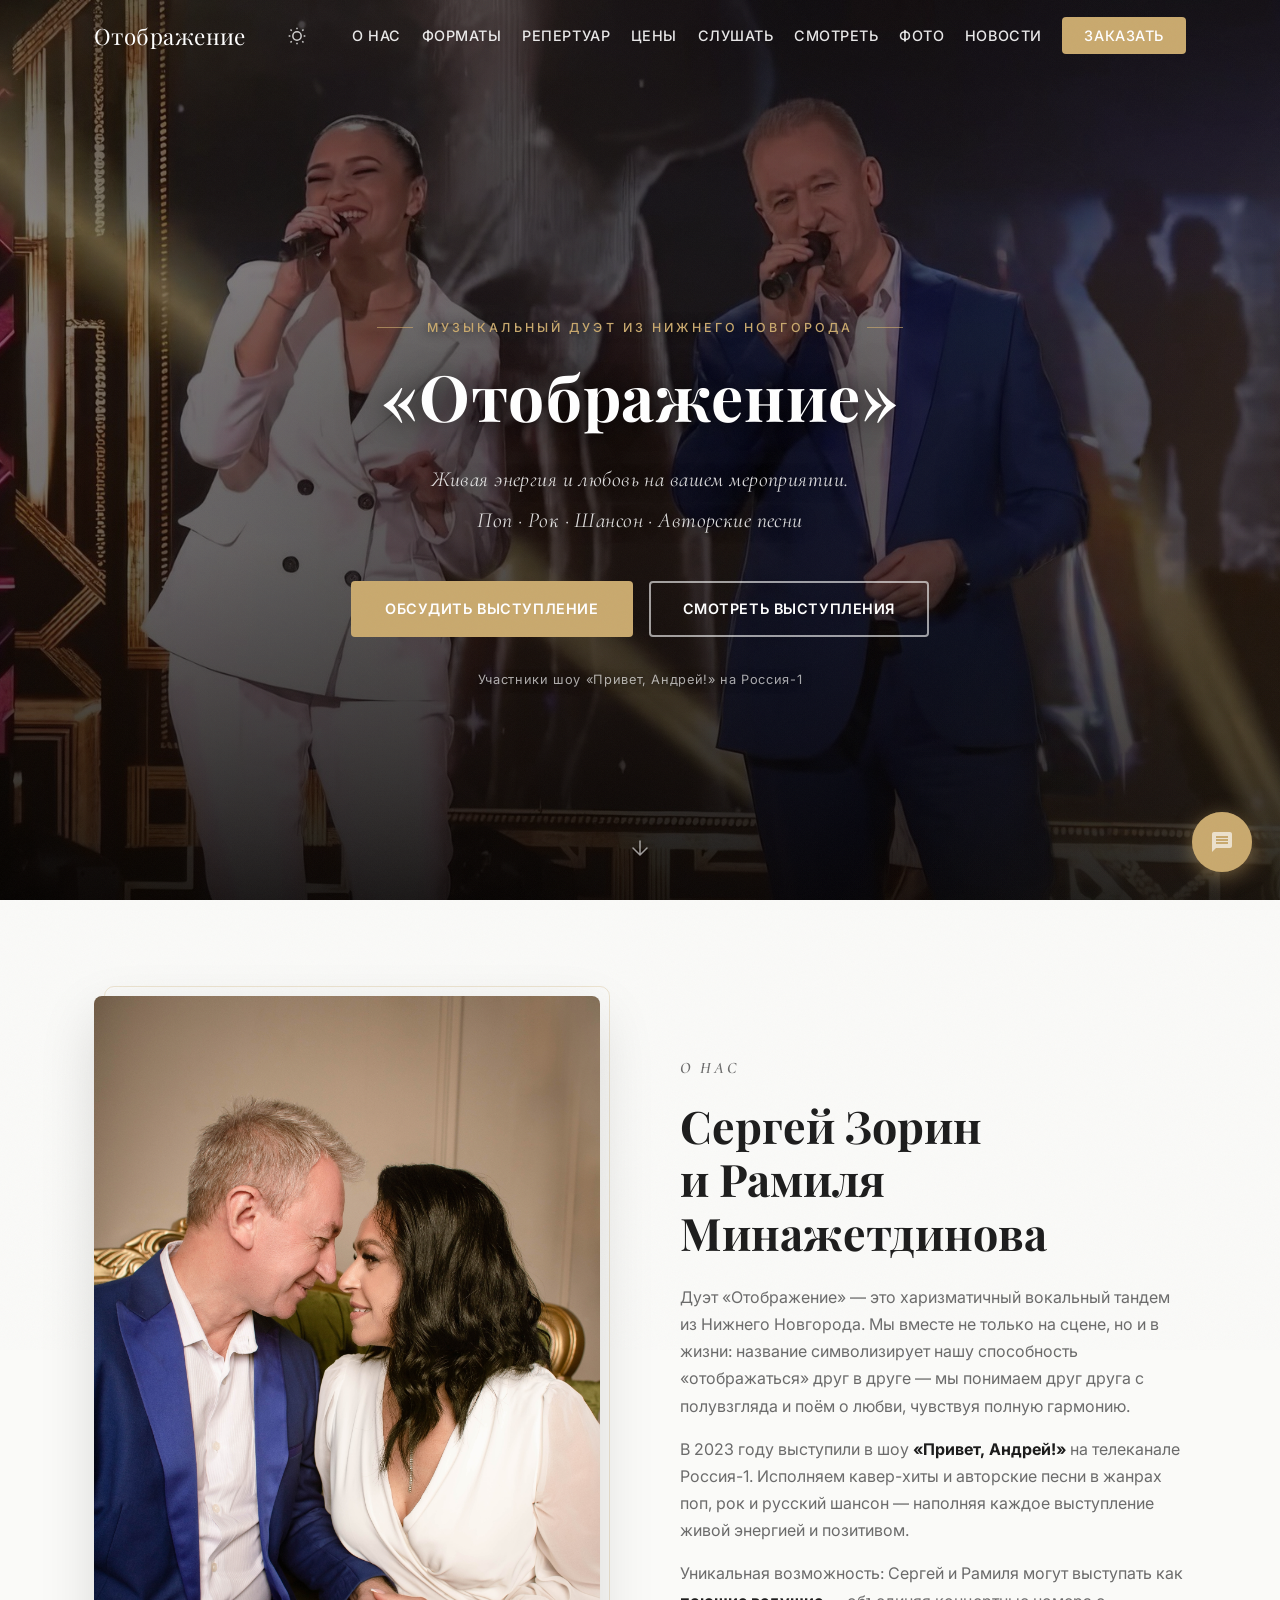
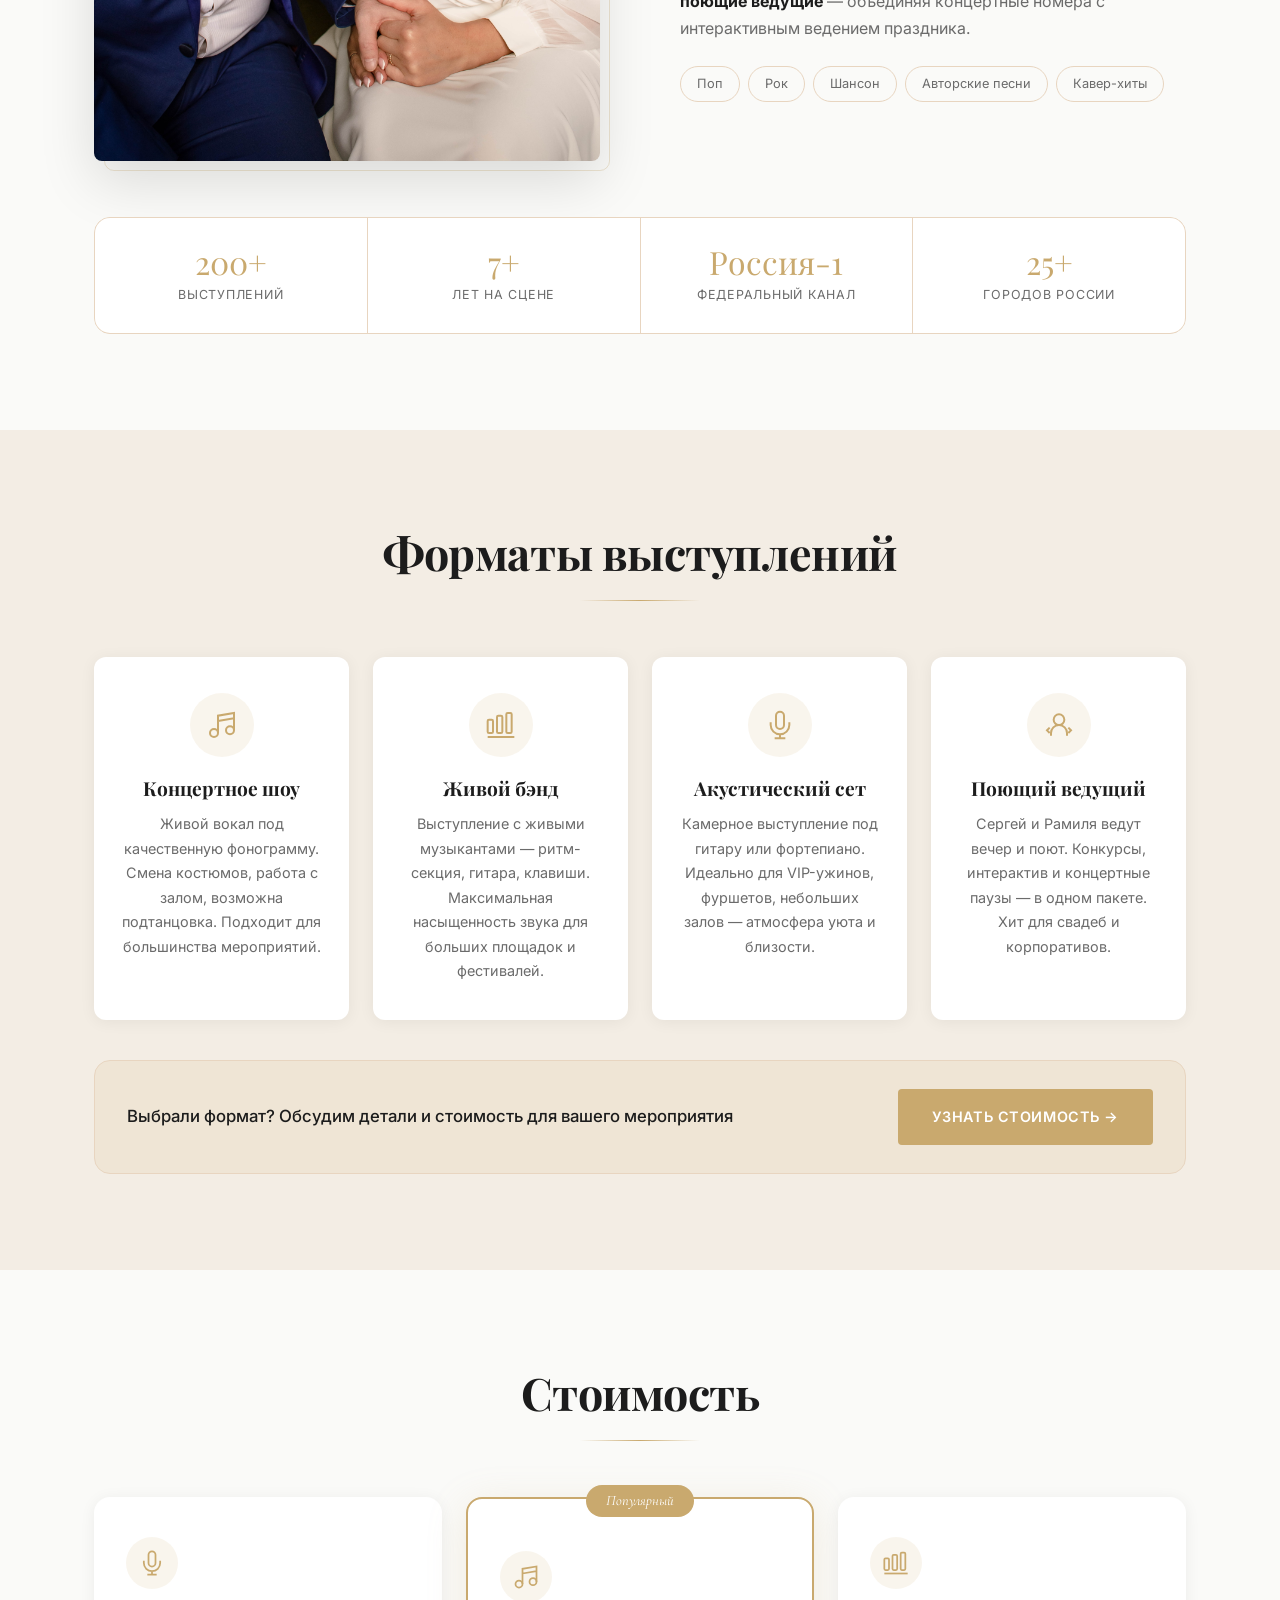
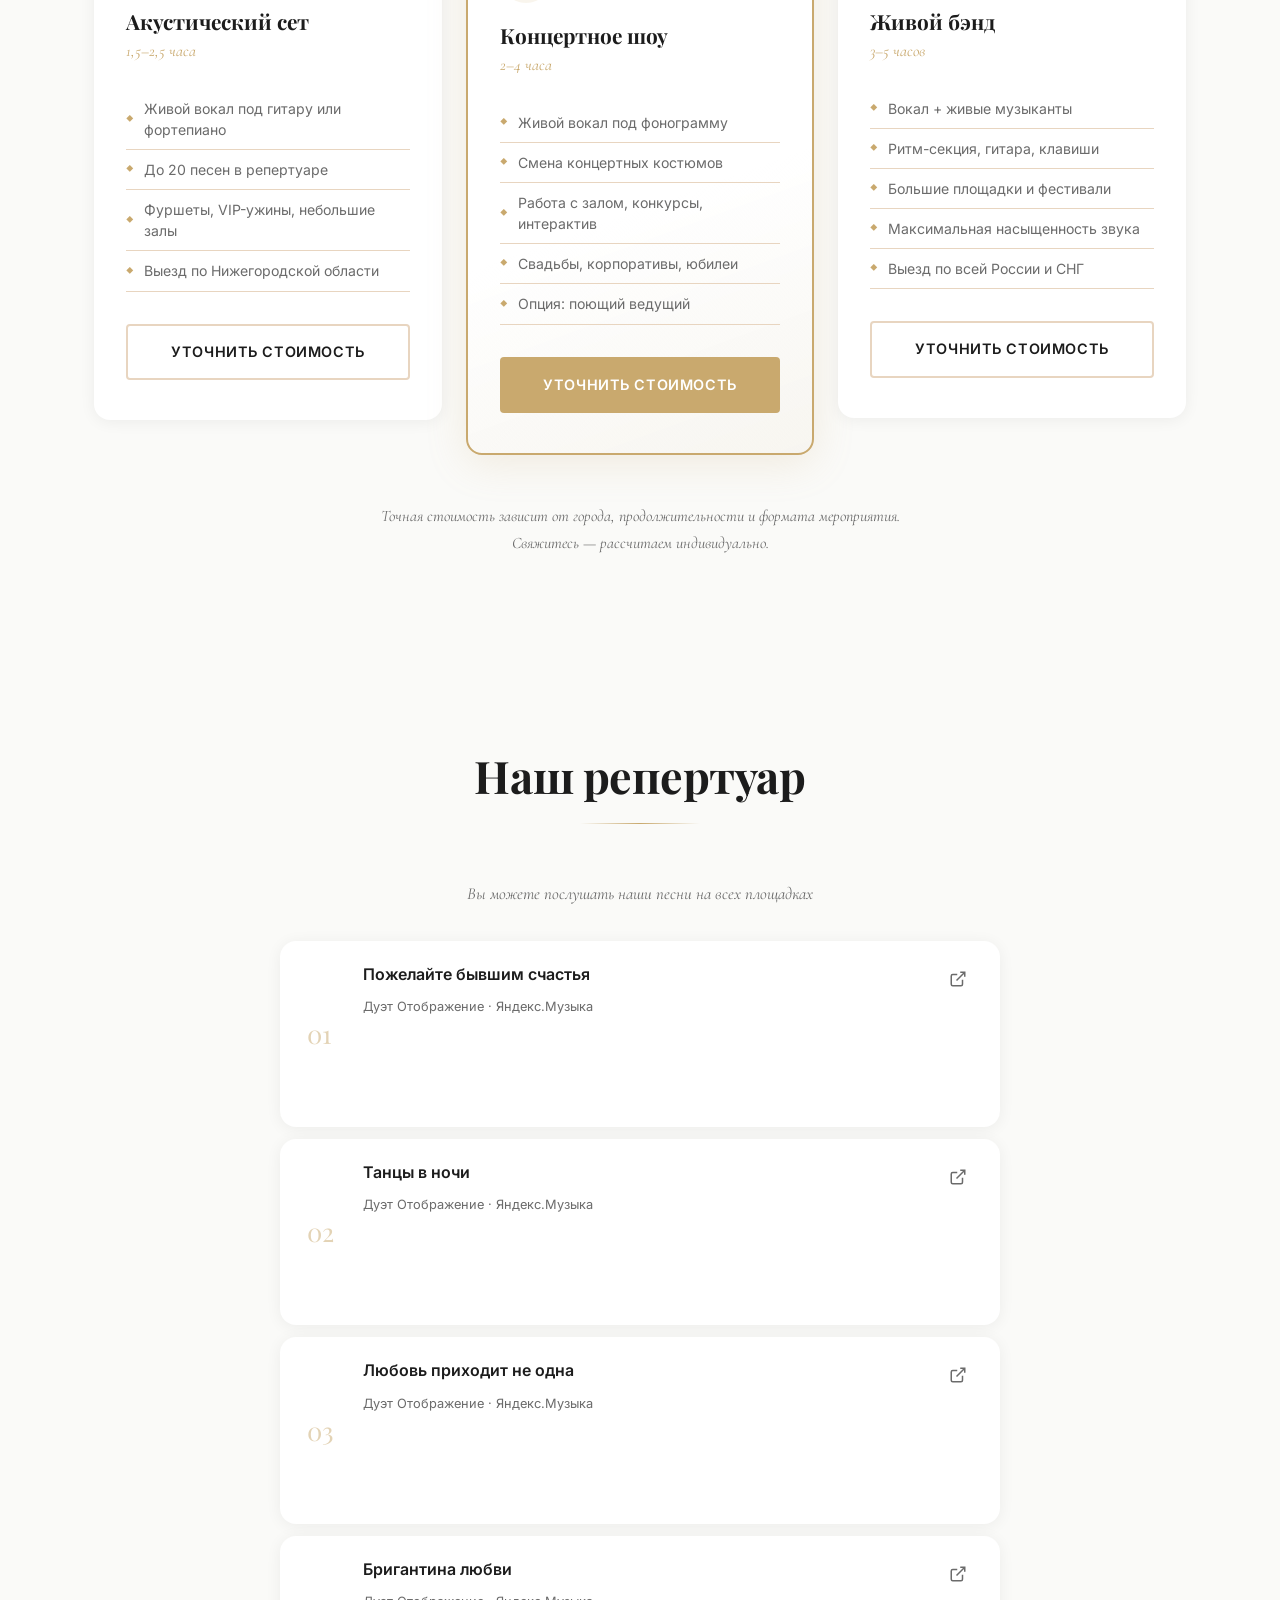
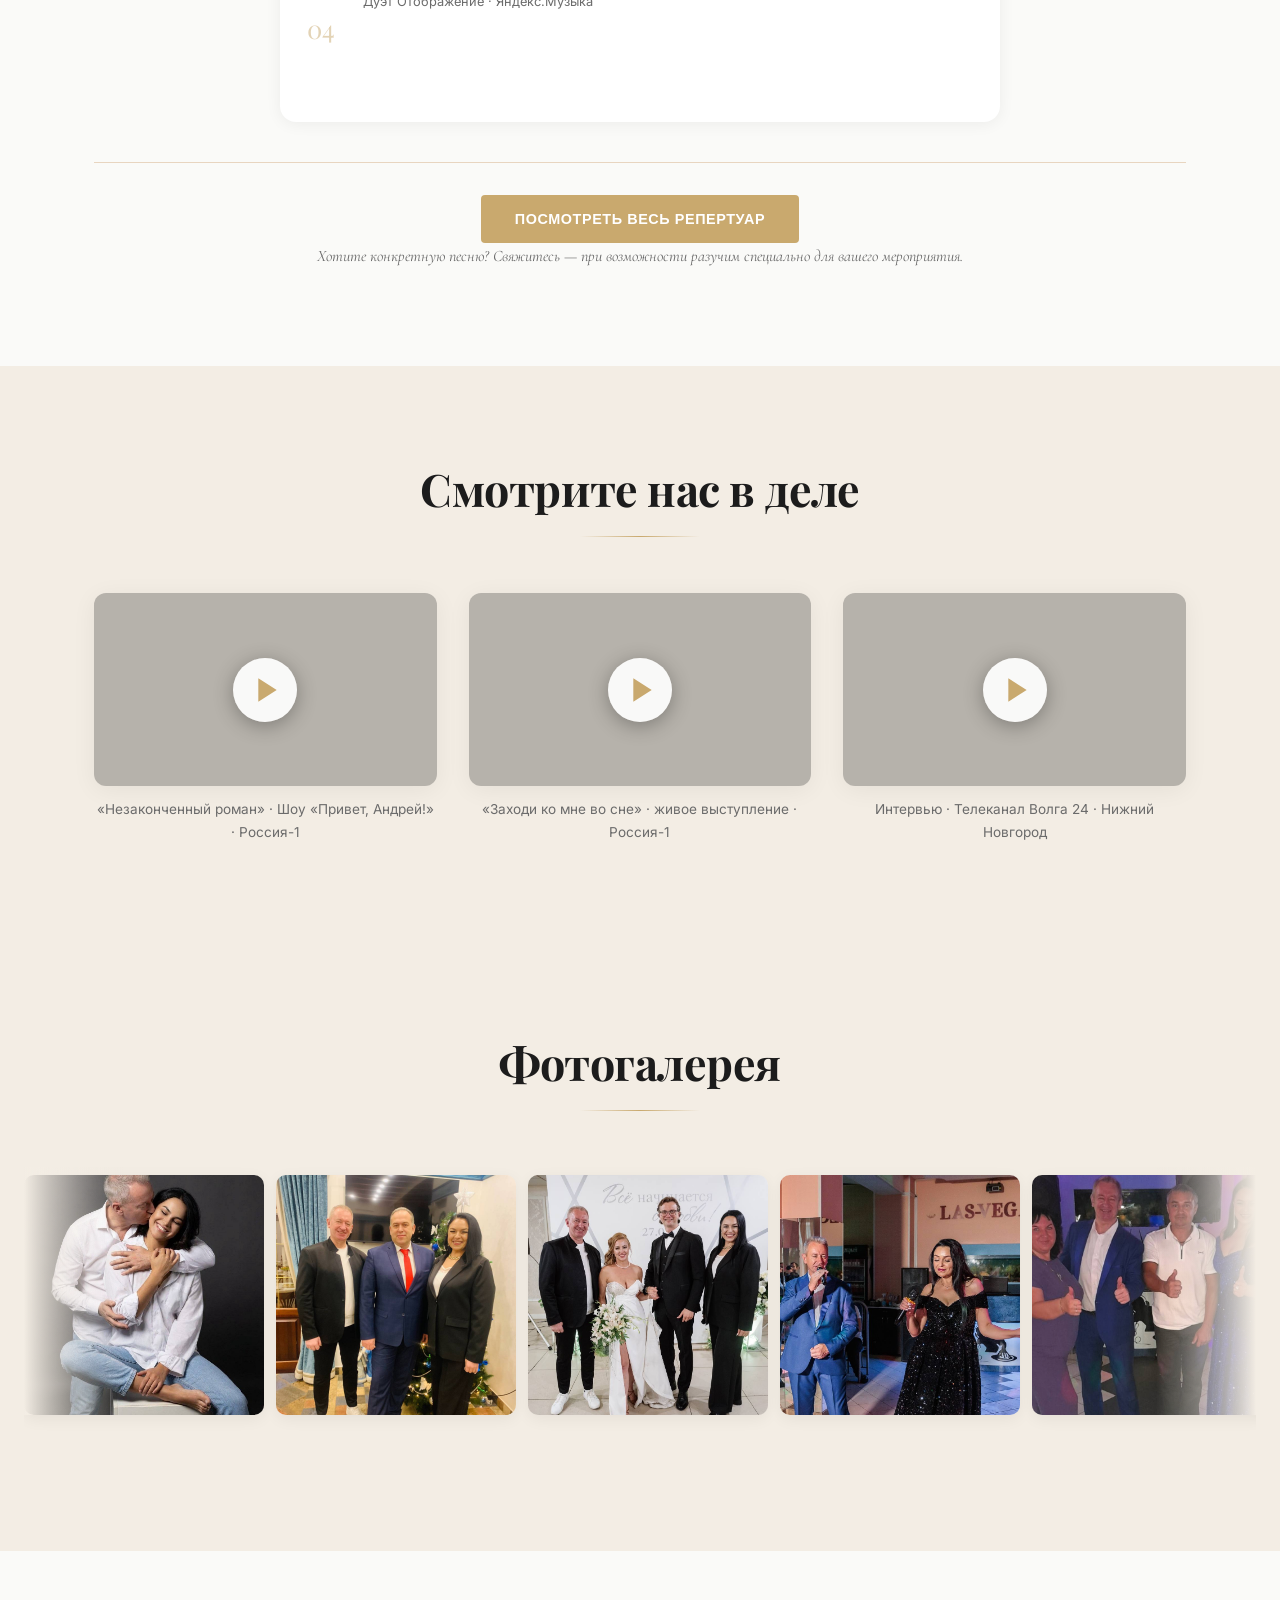
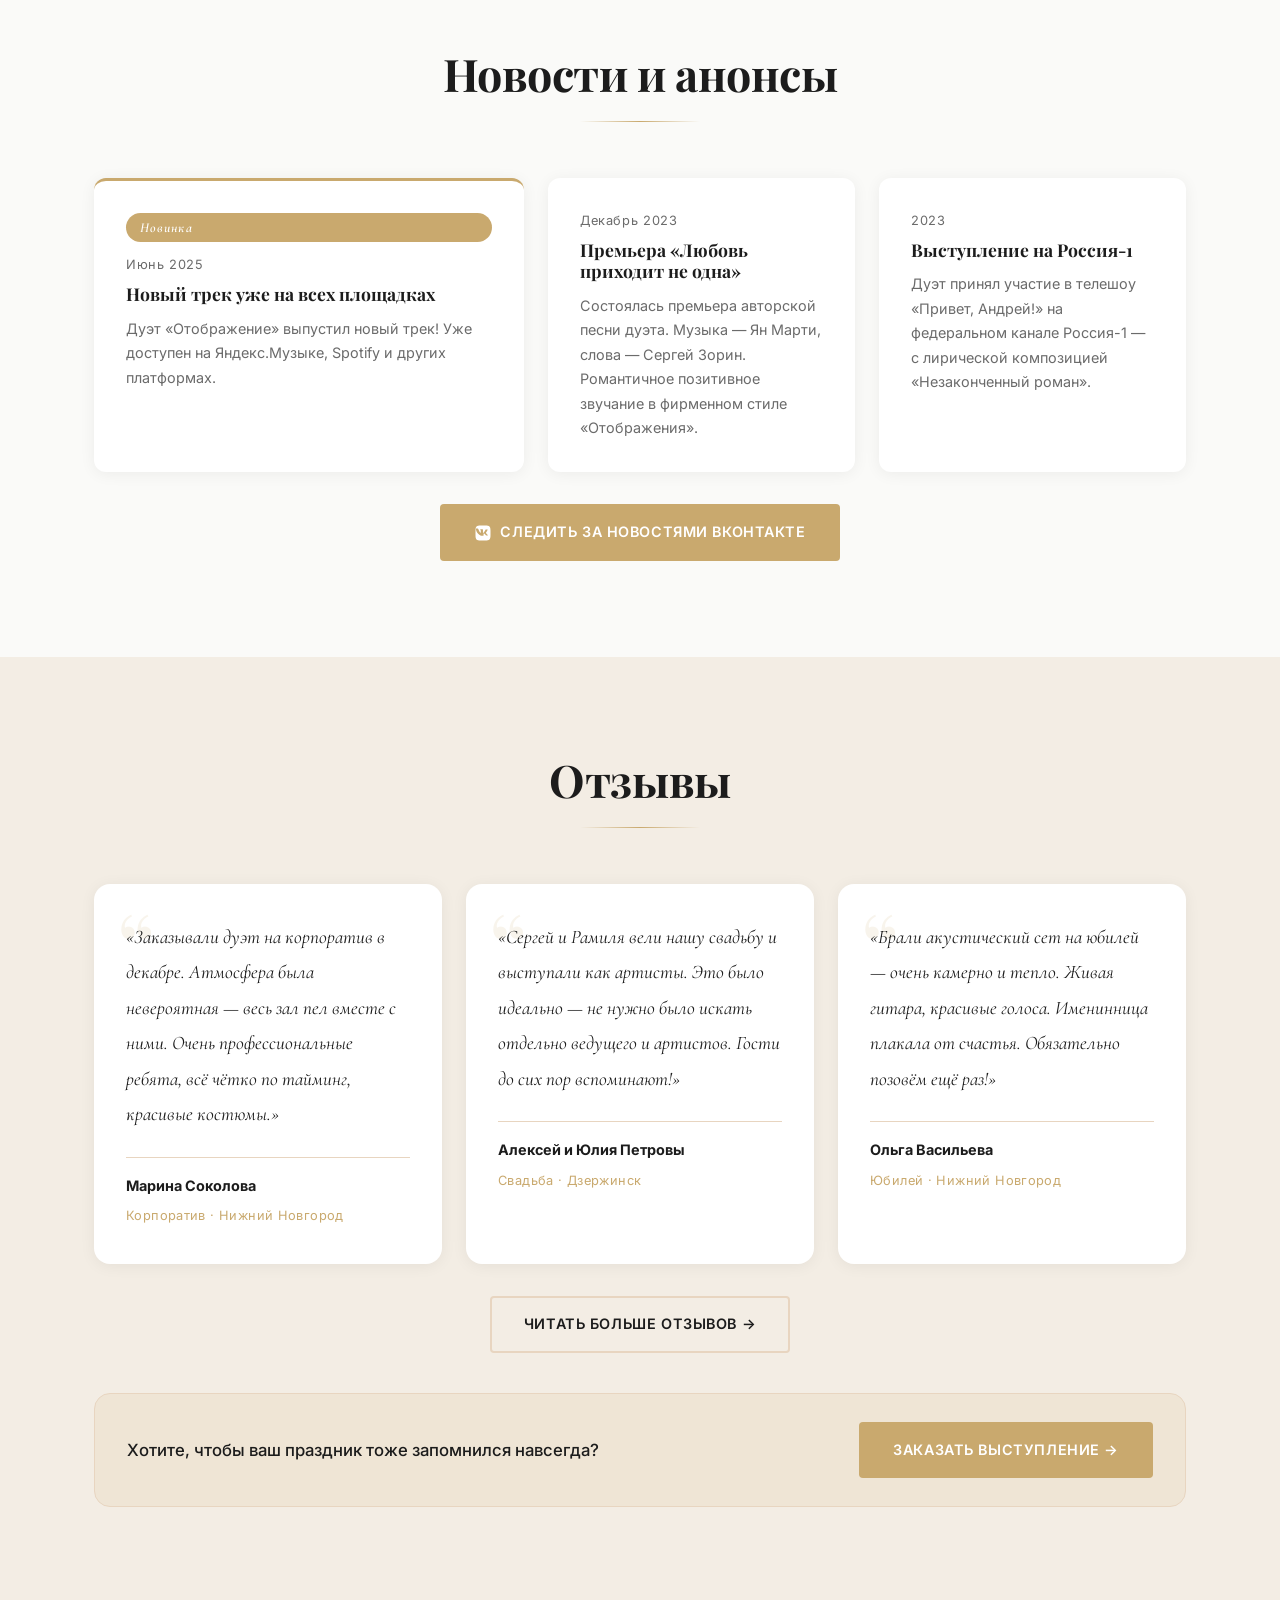
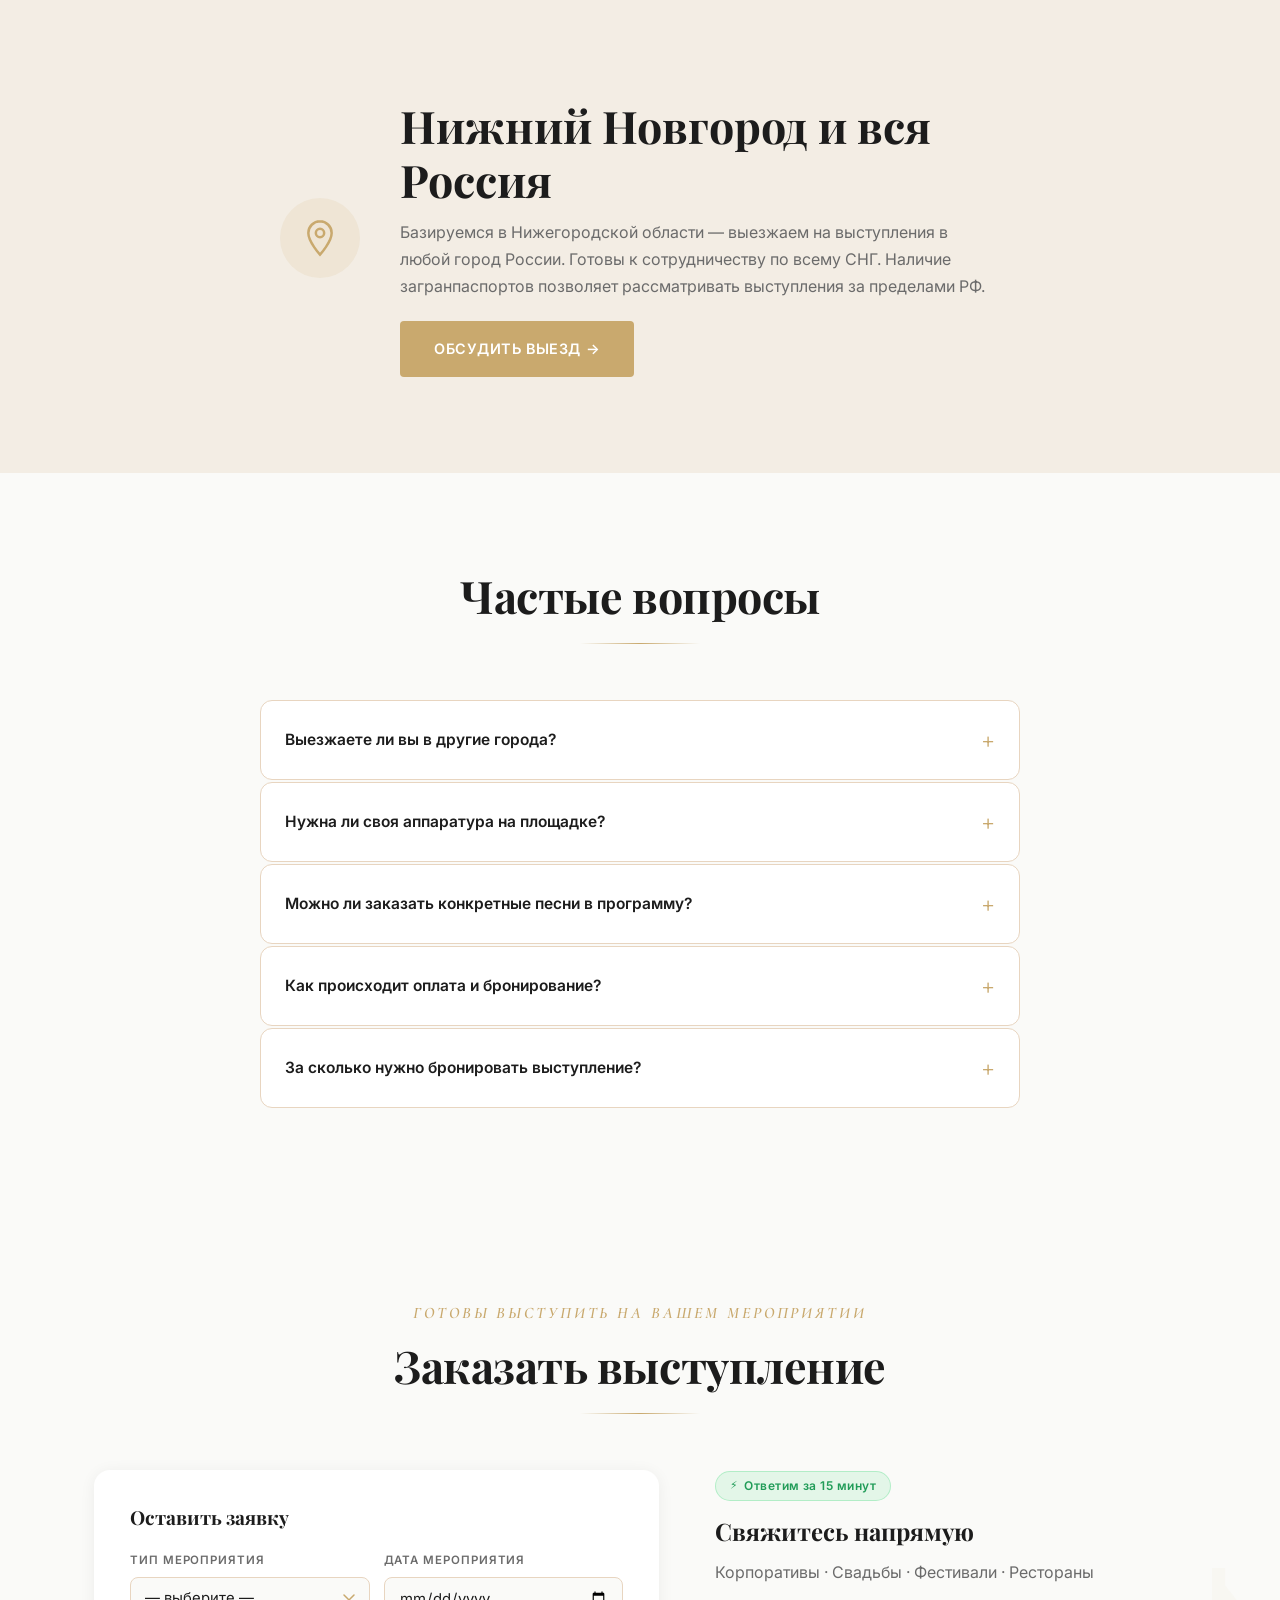
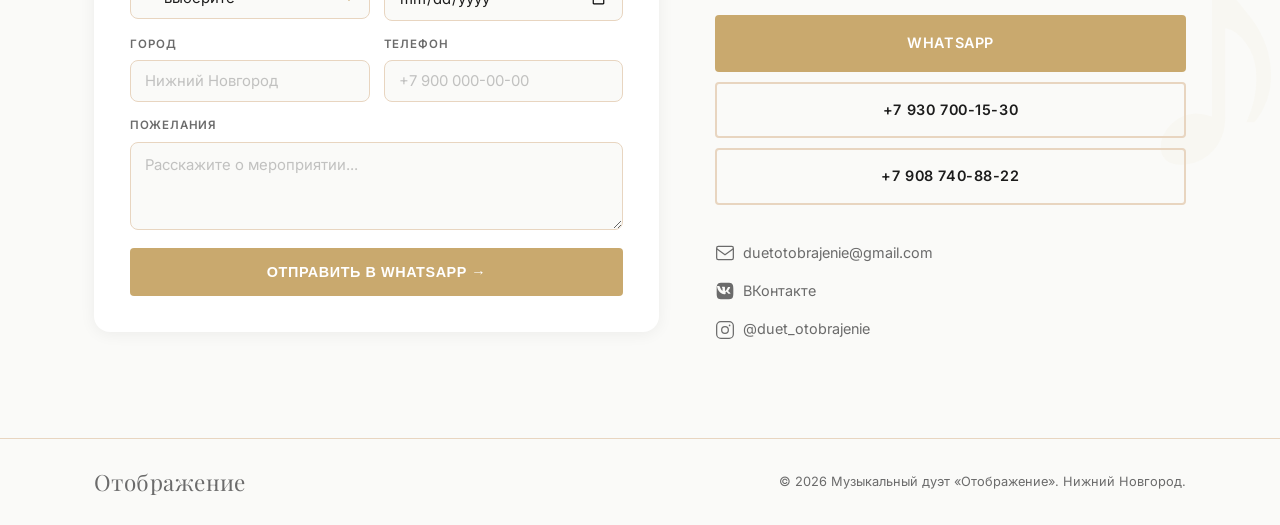
==== index.html @ 27b79ca9 "Mobile UX fixes: hero image swap, video thumbnails fallback, gallery nav - Mobile hero: swap hero.jp" ====
<!DOCTYPE html>
<html lang="ru">
<head>
  <meta charset="UTF-8">
  <meta name="viewport" content="width=device-width, initial-scale=1.0">
  <title>Дуэт «Отображение» — заказать живой вокал на свадьбу, корпоратив, Нижний Новгород</title>
  <meta name="description" content="Музыкальный дуэт Сергея Зорина и Рамили Минажетдиновой. Живой вокал на свадьбы, корпоративы, фестивали. Поп, рок, шансон. Участники «Привет, Андрей!» на Россия-1. Выезд по всей России.">
  <meta name="keywords" content="музыкальный дуэт, живой вокал, свадьба, корпоратив, Нижний Новгород, поп, рок, шансон, артисты на праздник">
  <meta name="robots" content="index, follow">
  <link rel="canonical" href="https://duetotobrajenie.ru/">
  <!-- Open Graph -->
  <meta property="og:title" content="Дуэт «Отображение» — живой вокал на ваш праздник">
  <meta property="og:description" content="Заказать выступление дуэта на свадьбу, корпоратив, фестиваль. Нижний Новгород и вся Россия. Участники шоу «Привет, Андрей!» на Россия-1.">
  <meta property="og:type" content="website">
  <meta property="og:locale" content="ru_RU">
  <meta property="og:url" content="https://duetotobrajenie.ru/">
  <meta property="og:image" content="https://duetotobrajenie.ru/images/hero.jpg">
  <meta property="og:image:width" content="1200">
  <meta property="og:image:height" content="630">
  <!-- Twitter Card -->
  <meta name="twitter:card" content="summary_large_image">
  <meta name="twitter:title" content="Дуэт «Отображение» — живой вокал на ваш праздник">
  <meta name="twitter:description" content="Заказать выступление дуэта на свадьбу, корпоратив, фестиваль. Нижний Новгород и вся Россия.">
  <meta name="twitter:image" content="https://duetotobrajenie.ru/images/hero.jpg">
  <!-- VK -->
  <meta property="vk:image" content="https://duetotobrajenie.ru/images/hero.jpg">
  <!-- Schema.org -->
  <script type="application/ld+json">
  {
    "@context": "https://schema.org",
    "@type": "MusicGroup",
    "name": "Дуэт «Отображение»",
    "description": "Музыкальный дуэт Сергея Зорина и Рамили Минажетдиновой из Нижнего Новгорода. Живой вокал на корпоративы, свадьбы, фестивали.",
    "genre": ["Поп", "Рок", "Русский шансон"],
    "url": "https://duetotobrajenie.ru/",
    "image": "https://duetotobrajenie.ru/images/hero.jpg",
    "foundingLocation": { "@type": "Place", "name": "Нижний Новгород, Россия" },
    "member": [
      { "@type": "Person", "name": "Сергей Зорин" },
      { "@type": "Person", "name": "Рамиля Минажетдинова" }
    ],
    "contactPoint": {
      "@type": "ContactPoint",
      "telephone": "+7-930-700-15-30",
      "contactType": "booking",
      "availableLanguage": "Russian"
    },
    "sameAs": [
      "https://vk.com/duet_otobrajenie",
      "https://www.instagram.com/duet_otobrajenie"
    ],
    "review": [
      {
        "@type": "Review",
        "author": { "@type": "Person", "name": "Марина Соколова" },
        "reviewBody": "Заказывали дуэт на корпоратив в декабре. Атмосфера была невероятная — весь зал пел вместе с ними. Очень профессиональные ребята, всё чётко по тайминг, красивые костюмы.",
        "reviewRating": { "@type": "Rating", "ratingValue": "5", "bestRating": "5" }
      },
      {
        "@type": "Review",
        "author": { "@type": "Person", "name": "Алексей и Юлия Петровы" },
        "reviewBody": "Сергей и Рамиля вели нашу свадьбу и выступали как артисты. Это было идеально — не нужно было искать отдельно ведущего и артистов. Гости до сих пор вспоминают!",
        "reviewRating": { "@type": "Rating", "ratingValue": "5", "bestRating": "5" }
      },
      {
        "@type": "Review",
        "author": { "@type": "Person", "name": "Ольга Васильева" },
        "reviewBody": "Брали акустический сет на юбилей — очень камерно и тепло. Живая гитара, красивые голоса. Именинница плакала от счастья.",
        "reviewRating": { "@type": "Rating", "ratingValue": "5", "bestRating": "5" }
      }
    ]
  }
  </script>
  <link rel="icon" href="data:image/svg+xml,<svg xmlns='http://www.w3.org/2000/svg' viewBox='0 0 100 100'><text y='.9em' font-size='90'>🎵</text></svg>">
  <link rel="preconnect" href="https://fonts.googleapis.com">
  <link rel="preconnect" href="https://fonts.gstatic.com" crossorigin>
  <link href="https://fonts.googleapis.com/css2?family=Cormorant+Garamond:ital,wght@0,600;1,400;1,500&family=Inter:wght@400;500;600&family=Playfair+Display:ital,wght@0,400;0,700;1,400&display=swap" rel="stylesheet">
  <link rel="stylesheet" href="style.css">
  <!-- Yandex.Metrika counter -->
  <script type="text/javascript">
    (function(m,e,t,r,i,k,a){
        m[i]=m[i]||function(){(m[i].a=m[i].a||[]).push(arguments)};
        m[i].l=1*new Date();
        for (var j = 0; j < document.scripts.length; j++) {if (document.scripts[j].src === r) { return; }}
        k=e.createElement(t),a=e.getElementsByTagName(t)[0],k.async=1,k.src=r,a.parentNode.insertBefore(k,a)
    })(window, document,'script','https://mc.yandex.ru/metrika/tag.js?id=107702221', 'ym');
    ym(107702221, 'init', {ssr:true, webvisor:true, clickmap:true, ecommerce:"dataLayer", referrer: document.referrer, url: location.href, accurateTrackBounce:true, trackLinks:true});
  </script>
  <noscript><div><img src="https://mc.yandex.ru/watch/107702221" style="position:absolute; left:-9999px;" alt="" /></div></noscript>
  <!-- /Yandex.Metrika counter -->
</head>
<body>

  <!-- HEADER -->
  <header id="header">
  <nav class="nav container" aria-label="Основная навигация">
    <a href="#hero" class="nav-logo">Отображение</a>
    <button class="nav-theme" id="themeToggle" aria-label="Переключить тему">
      <svg class="theme-icon theme-sun" width="20" height="20" viewBox="0 0 24 24" fill="none" stroke="currentColor" stroke-width="1.8">
        <circle cx="12" cy="12" r="5"/><path d="M12 2v2M12 20v2M4.22 4.22l1.42 1.42M18.36 18.36l1.42 1.42M2 12h2M20 12h2M4.22 19.78l1.42-1.42M18.36 5.64l1.42-1.42"/>
      </svg>
      <svg class="theme-icon theme-moon" width="20" height="20" viewBox="0 0 24 24" fill="none" stroke="currentColor" stroke-width="1.8">
        <path d="M21 12.79A9 9 0 1 1 11.21 3 7 7 0 0 0 21 12.79z"/>
      </svg>
    </button>
    <button class="nav-burger" id="navBurger" aria-label="Меню" aria-expanded="false">
      <span></span><span></span><span></span>
    </button>
    <ul class="nav-links" id="navLinks">
      <li><a href="#about">О нас</a></li>
      <li><a href="#formats">Форматы</a></li>
      <li><a href="#repertoire">Репертуар</a></li>
      <li><a href="#pricing">Цены</a></li>
      <li><a href="#repertoire">Слушать</a></li>
      <li><a href="#video">Смотреть</a></li>
      <li><a href="#gallery">Фото</a></li>
      <li><a href="#news">Новости</a></li>
      <li><a href="#contacts" class="nav-cta">Заказать</a></li>
    </ul>
  </nav>
</header>

  <!-- HERO -->
  <section id="hero">
  <div class="hero-bg">
    <picture>
      <source media="(max-width: 768px)" srcset="images/about.jpg">
      <img src="images/hero.jpg" alt="Дуэт Отображение" class="hero-img" id="heroImg" fetchpriority="high">
    </picture>
  </div>
  <div class="hero-overlay"></div>
  <div class="hero-content container">
    <p class="hero-label fade-in">Музыкальный дуэт из Нижнего Новгорода</p>
    <h1 class="fade-in">«Отображение»</h1>
    <p class="hero-sub fade-in">Живая энергия и любовь на вашем мероприятии.<br>Поп · Рок · Шансон · Авторские песни</p>
    <div class="hero-actions fade-in">
      <a href="https://wa.me/79307001530" target="_blank" rel="noopener" class="btn btn-primary">Обсудить выступление</a>
      <a href="#video" class="btn btn-ghost">Смотреть выступления</a>
    </div>
    <p class="hero-tv fade-in">Участники шоу «Привет, Андрей!» на Россия-1</p>
  </div>
  <a href="#about" class="hero-scroll" aria-label="Вниз">
    <svg width="24" height="24" viewBox="0 0 24 24" fill="none">
      <path d="M12 5v14M5 12l7 7 7-7" stroke="currentColor" stroke-width="1.5" stroke-linecap="round"/>
    </svg>
  </a>
</section>

  <!-- ABOUT -->
  <section id="about" class="section">
  <div class="container">
    <div class="about-grid">
      <div class="about-photo fade-in">
        <picture>
          <source media="(max-width: 768px)" srcset="images/hero.jpg">
          <img src="images/about.jpg" alt="Сергей Зорин и Рамиля Минажетдинова — дуэт Отображение">
        </picture>
      </div>
      <div class="about-text fade-in">
        <p class="about-label">О нас</p>
        <h2>Сергей Зорин<br>и Рамиля Минажетдинова</h2>
        <p>Дуэт «Отображение» — это харизматичный вокальный тандем из Нижнего Новгорода. Мы вместе не только на сцене, но и в жизни: название символизирует нашу способность «отображаться» друг в друге — мы понимаем друг друга с полувзгляда и поём о любви, чувствуя полную гармонию.</p>
        <p>В 2023 году выступили в шоу <strong>«Привет, Андрей!»</strong> на телеканале Россия-1. Исполняем кавер-хиты и авторские песни в жанрах поп, рок и русский шансон — наполняя каждое выступление живой энергией и позитивом.</p>
        <p>Уникальная возможность: Сергей и Рамиля могут выступать как <strong>поющие ведущие</strong> — объединяя концертные номера с интерактивным ведением праздника.</p>
        <div class="about-tags">
          <span>Поп</span>
          <span>Рок</span>
          <span>Шансон</span>
          <span>Авторские песни</span>
          <span>Кавер-хиты</span>
        </div>
      </div>
    </div>
    <div class="about-stats fade-in">
      <div class="stat-item">
        <span class="stat-num">200+</span>
        <span class="stat-label">выступлений</span>
      </div>
      <div class="stat-item">
        <span class="stat-num">7+</span>
        <span class="stat-label">лет на сцене</span>
      </div>
      <div class="stat-item">
        <span class="stat-num">Россия-1</span>
        <span class="stat-label">федеральный канал</span>
      </div>
      <div class="stat-item">
        <span class="stat-num">25+</span>
        <span class="stat-label">городов России</span>
      </div>
    </div>
  </div>
</section>

  <!-- FORMATS -->
  <section id="formats" class="section section--alt">
  <div class="container">
    <div class="section-title fade-in">
      <h2>Форматы выступлений</h2>
      <span></span>
    </div>
    <div class="formats-grid">

      <div class="format-card fade-in">
        <div class="format-icon">
          <svg width="32" height="32" viewBox="0 0 24 24" fill="none" stroke="currentColor" stroke-width="1.5">
            <path d="M9 18V5l12-2v13M9 9l12-2"/>
            <circle cx="6" cy="18" r="3"/><circle cx="18" cy="16" r="3"/>
          </svg>
        </div>
        <h3>Концертное шоу</h3>
        <p>Живой вокал под качественную фонограмму. Смена костюмов, работа с залом, возможна подтанцовка. Подходит для большинства мероприятий.</p>
      </div>

      <div class="format-card fade-in">
        <div class="format-icon">
          <svg width="32" height="32" viewBox="0 0 24 24" fill="none" stroke="currentColor" stroke-width="1.5">
            <rect x="2" y="8" width="4" height="10" rx="1"/>
            <rect x="9" y="5" width="4" height="13" rx="1"/>
            <rect x="16" y="3" width="4" height="15" rx="1"/>
            <path d="M2 21h20"/>
          </svg>
        </div>
        <h3>Живой бэнд</h3>
        <p>Выступление с живыми музыкантами — ритм-секция, гитара, клавиши. Максимальная насыщенность звука для больших площадок и фестивалей.</p>
      </div>

      <div class="format-card fade-in">
        <div class="format-icon">
          <svg width="32" height="32" viewBox="0 0 24 24" fill="none" stroke="currentColor" stroke-width="1.5">
            <path d="M12 2a3 3 0 0 0-3 3v7a3 3 0 0 0 6 0V5a3 3 0 0 0-3-3z"/>
            <path d="M19 10v2a7 7 0 0 1-14 0v-2M12 19v3M8 22h8"/>
          </svg>
        </div>
        <h3>Акустический сет</h3>
        <p>Камерное выступление под гитару или фортепиано. Идеально для VIP-ужинов, фуршетов, небольших залов — атмосфера уюта и близости.</p>
      </div>

      <div class="format-card fade-in">
        <div class="format-icon">
          <svg width="32" height="32" viewBox="0 0 24 24" fill="none" stroke="currentColor" stroke-width="1.5">
            <circle cx="12" cy="8" r="4"/>
            <path d="M6 20v-2a6 6 0 0 1 12 0v2"/>
            <path d="M19 14l2 2-2 2M5 14l-2 2 2 2"/>
          </svg>
        </div>
        <h3>Поющий ведущий</h3>
        <p>Сергей и Рамиля ведут вечер и поют. Конкурсы, интерактив и концертные паузы — в одном пакете. Хит для свадеб и корпоративов.</p>
      </div>

    </div>
    <div class="cta-band fade-in">
      <p>Выбрали формат? Обсудим детали и стоимость для вашего мероприятия</p>
      <a href="#contacts" class="btn btn-accent">Узнать стоимость →</a>
    </div>
  </div>
</section>

  <!-- PRICING -->
  <section id="pricing" class="section">
  <div class="container">
    <div class="section-title fade-in">
      <h2>Стоимость</h2>
      <span></span>
    </div>
    <div class="pricing-grid">

      <div class="pricing-card fade-in">
        <div class="pricing-icon">
          <svg width="28" height="28" viewBox="0 0 24 24" fill="none" stroke="currentColor" stroke-width="1.5">
            <path d="M12 2a3 3 0 0 0-3 3v7a3 3 0 0 0 6 0V5a3 3 0 0 0-3-3z"/>
            <path d="M19 10v2a7 7 0 0 1-14 0v-2M12 19v3M8 22h8"/>
          </svg>
        </div>
        <h3>Акустический сет</h3>
        <p class="pricing-duration">1,5–2,5 часа</p>
        <ul class="pricing-features">
          <li>Живой вокал под гитару или фортепиано</li>
          <li>До 20 песен в репертуаре</li>
          <li>Фуршеты, VIP-ужины, небольшие залы</li>
          <li>Выезд по Нижегородской области</li>
        </ul>
        <a href="#contacts" class="btn pricing-cta" style="border: 2px solid var(--border);">Уточнить стоимость</a>
      </div>

      <div class="pricing-card pricing-card--featured fade-in">
        <div class="pricing-badge">Популярный</div>
        <div class="pricing-icon">
          <svg width="28" height="28" viewBox="0 0 24 24" fill="none" stroke="currentColor" stroke-width="1.5">
            <path d="M9 18V5l12-2v13M9 9l12-2"/>
            <circle cx="6" cy="18" r="3"/><circle cx="18" cy="16" r="3"/>
          </svg>
        </div>
        <h3>Концертное шоу</h3>
        <p class="pricing-duration">2–4 часа</p>
        <ul class="pricing-features">
          <li>Живой вокал под фонограмму</li>
          <li>Смена концертных костюмов</li>
          <li>Работа с залом, конкурсы, интерактив</li>
          <li>Свадьбы, корпоративы, юбилеи</li>
          <li>Опция: поющий ведущий</li>
        </ul>
        <a href="#contacts" class="btn btn-accent pricing-cta">Уточнить стоимость</a>
      </div>

      <div class="pricing-card fade-in">
        <div class="pricing-icon">
          <svg width="28" height="28" viewBox="0 0 24 24" fill="none" stroke="currentColor" stroke-width="1.5">
            <rect x="2" y="8" width="4" height="10" rx="1"/>
            <rect x="9" y="5" width="4" height="13" rx="1"/>
            <rect x="16" y="3" width="4" height="15" rx="1"/>
            <path d="M2 21h20"/>
          </svg>
        </div>
        <h3>Живой бэнд</h3>
        <p class="pricing-duration">3–5 часов</p>
        <ul class="pricing-features">
          <li>Вокал + живые музыканты</li>
          <li>Ритм-секция, гитара, клавиши</li>
          <li>Большие площадки и фестивали</li>
          <li>Максимальная насыщенность звука</li>
          <li>Выезд по всей России и СНГ</li>
        </ul>
        <a href="#contacts" class="btn pricing-cta" style="border: 2px solid var(--border);">Уточнить стоимость</a>
      </div>

    </div>
    <p class="pricing-note fade-in">Точная стоимость зависит от города, продолжительности и формата мероприятия. Свяжитесь — рассчитаем индивидуально.</p>
  </div>
</section>

  <!-- REPERTOIRE + PLAYER -->
  <section id="repertoire" class="section">
  <div class="container">
    <div class="section-title fade-in">
      <h2>Наш репертуар</h2>
      <span></span>
    </div>
    <p class="rep-preview-text fade-in" style="text-align:center; margin-bottom:32px;">Вы можете послушать наши песни на всех площадках</p>
    <div class="player-grid">
      <div class="track-card fade-in">
        <span class="track-num">01</span>
        <div class="track-info">
          <strong class="track-title">Пожелайте бывшим счастья</strong>
          <span class="track-meta">Дуэт Отображение · Яндекс.Музыка</span>
          <div class="track-embed">
            <iframe frameborder="0" scrolling="no" width="100%" height="78" src="https://music.yandex.ru/iframe/#track/114151228/25998892/"></iframe>
          </div>
        </div>
        <a class="track-ext" href="https://music.yandex.ru/album/25998892/track/114151228" target="_blank" rel="noopener" aria-label="Открыть на Яндекс.Музыке">
          <svg width="18" height="18" viewBox="0 0 24 24" fill="none" stroke="currentColor" stroke-width="2"><path d="M18 13v6a2 2 0 0 1-2 2H5a2 2 0 0 1-2-2V8a2 2 0 0 1 2-2h6M15 3h6v6M10 14L21 3"/></svg>
          <span class="track-ext-label">Слушать</span>
        </a>
      </div>
      <div class="track-card fade-in">
        <span class="track-num">02</span>
        <div class="track-info">
          <strong class="track-title">Танцы в ночи</strong>
          <span class="track-meta">Дуэт Отображение · Яндекс.Музыка</span>
          <div class="track-embed">
            <iframe frameborder="0" scrolling="no" width="100%" height="78" src="https://music.yandex.ru/iframe/#track/139162834/36629722/"></iframe>
          </div>
        </div>
        <a class="track-ext" href="https://music.yandex.ru/album/36629722/track/139162834" target="_blank" rel="noopener" aria-label="Открыть на Яндекс.Музыке">
          <svg width="18" height="18" viewBox="0 0 24 24" fill="none" stroke="currentColor" stroke-width="2"><path d="M18 13v6a2 2 0 0 1-2 2H5a2 2 0 0 1-2-2V8a2 2 0 0 1 2-2h6M15 3h6v6M10 14L21 3"/></svg>
          <span class="track-ext-label">Слушать</span>
        </a>
      </div>
      <div class="track-card fade-in">
        <span class="track-num">03</span>
        <div class="track-info">
          <strong class="track-title">Любовь приходит не одна</strong>
          <span class="track-meta">Дуэт Отображение · Яндекс.Музыка</span>
          <div class="track-embed">
            <iframe frameborder="0" scrolling="no" width="100%" height="78" src="https://music.yandex.ru/iframe/#track/120275591/28652880/"></iframe>
          </div>
        </div>
        <a class="track-ext" href="https://music.yandex.ru/album/28652880/track/120275591" target="_blank" rel="noopener" aria-label="Открыть на Яндекс.Музыке">
          <svg width="18" height="18" viewBox="0 0 24 24" fill="none" stroke="currentColor" stroke-width="2"><path d="M18 13v6a2 2 0 0 1-2 2H5a2 2 0 0 1-2-2V8a2 2 0 0 1 2-2h6M15 3h6v6M10 14L21 3"/></svg>
          <span class="track-ext-label">Слушать</span>
        </a>
      </div>
      <div class="track-card fade-in">
        <span class="track-num">04</span>
        <div class="track-info">
          <strong class="track-title">Бригантина любви</strong>
          <span class="track-meta">Дуэт Отображение · Яндекс.Музыка</span>
          <div class="track-embed">
            <iframe frameborder="0" scrolling="no" width="100%" height="78" src="https://music.yandex.ru/iframe/#track/94736345/19240389/"></iframe>
          </div>
        </div>
        <a class="track-ext" href="https://music.yandex.ru/album/19240389/track/94736345" target="_blank" rel="noopener" aria-label="Открыть на Яндекс.Музыке">
          <svg width="18" height="18" viewBox="0 0 24 24" fill="none" stroke="currentColor" stroke-width="2"><path d="M18 13v6a2 2 0 0 1-2 2H5a2 2 0 0 1-2-2V8a2 2 0 0 1 2-2h6M15 3h6v6M10 14L21 3"/></svg>
          <span class="track-ext-label">Слушать</span>
        </a>
      </div>
    </div>
    <div class="rep-cta fade-in">
      <button class="btn btn-accent rep-open-btn" id="openRepModal">Посмотреть весь репертуар</button>
      <p class="repertoire-note">Хотите конкретную песню? Свяжитесь — при возможности разучим специально для вашего мероприятия.</p>
    </div>
  </div>
</section>

  <!-- VIDEO -->
  <section id="video" class="section section--alt">
  <div class="container">
    <div class="section-title fade-in">
      <h2>Смотрите нас в деле</h2>
      <span></span>
    </div>
    <div class="video-grid">
      <a class="video-card video-thumb fade-in" href="https://www.youtube.com/watch?v=3jHa2VUlal4" target="_blank" rel="noopener" aria-label="Смотреть «Незаконченный роман» на YouTube">
        <div class="video-wrap">
          <img src="https://img.youtube.com/vi/3jHa2VUlal4/maxresdefault.jpg" alt="Дуэт Отображение — Незаконченный роман, Привет Андрей Россия-1" loading="lazy" onerror="this.src='https://img.youtube.com/vi/3jHa2VUlal4/hqdefault.jpg'">
          <div class="video-play">
            <svg width="28" height="28" viewBox="0 0 24 24" fill="currentColor"><path d="M8 5v14l11-7z"/></svg>
          </div>
        </div>
        <p class="video-caption">«Незаконченный роман» · Шоу «Привет, Андрей!» · Россия-1</p>
      </a>
      <a class="video-card video-thumb fade-in" href="https://www.youtube.com/watch?v=OVKxd3QgjMg" target="_blank" rel="noopener" aria-label="Смотреть «Заходи ко мне во сне» на YouTube">
        <div class="video-wrap">
          <img src="https://img.youtube.com/vi/OVKxd3QgjMg/maxresdefault.jpg" alt="Дуэт Отображение — Заходи ко мне во сне" loading="lazy" onerror="this.src='https://img.youtube.com/vi/OVKxd3QgjMg/hqdefault.jpg'">
          <div class="video-play">
            <svg width="28" height="28" viewBox="0 0 24 24" fill="currentColor"><path d="M8 5v14l11-7z"/></svg>
          </div>
        </div>
        <p class="video-caption">«Заходи ко мне во сне» · живое выступление · Россия-1</p>
      </a>
      <a class="video-card video-thumb fade-in" href="https://www.youtube.com/watch?v=95rEzI1gNL0" target="_blank" rel="noopener" aria-label="Смотреть интервью дуэта Отображение">
        <div class="video-wrap">
          <img src="https://img.youtube.com/vi/95rEzI1gNL0/hqdefault.jpg" alt="Дуэт Отображение — интервью" loading="lazy" onerror="this.src='https://img.youtube.com/vi/95rEzI1gNL0/mqdefault.jpg'">
          <div class="video-play">
            <svg width="28" height="28" viewBox="0 0 24 24" fill="currentColor"><path d="M8 5v14l11-7z"/></svg>
          </div>
        </div>
        <p class="video-caption">Интервью · Телеканал Волга 24 · Нижний Новгород</p>
      </a>
    </div>
  </div>
</section>

  <!-- GALLERY -->
  <section id="gallery" class="section section--alt">
  <div class="container">
    <div class="section-title fade-in">
      <h2>Фотогалерея</h2>
      <span></span>
    </div>
  </div>
  <div class="gallery-track-outer">
    <div class="gallery-track" id="galleryTrack"></div>
  </div>
</section>

  <!-- NEWS -->
  <section id="news" class="section">
  <div class="container">
    <div class="section-title fade-in">
      <h2>Новости и анонсы</h2>
      <span></span>
    </div>
    <div class="news-grid">

      <article class="news-card news-card--featured fade-in">
        <div class="news-badge">Новинка</div>
        <time class="news-date" datetime="2025-06-01">Июнь 2025</time>
        <h3>Новый трек уже на всех площадках</h3>
        <p>Дуэт «Отображение» выпустил новый трек! Уже доступен на Яндекс.Музыке, Spotify и других платформах.</p>
      </article>

      <article class="news-card fade-in">
        <time class="news-date" datetime="2023-12-01">Декабрь 2023</time>
        <h3>Премьера «Любовь приходит не одна»</h3>
        <p>Состоялась премьера авторской песни дуэта. Музыка — Ян Марти, слова — Сергей Зорин. Романтичное позитивное звучание в фирменном стиле «Отображения».</p>
      </article>

      <article class="news-card fade-in">
        <time class="news-date" datetime="2023-01-01">2023</time>
        <h3>Выступление на Россия-1</h3>
        <p>Дуэт принял участие в телешоу «Привет, Андрей!» на федеральном канале Россия-1 — с лирической композицией «Незаконченный роман».</p>
      </article>

    </div>
    <div style="text-align:center; margin-top: 2rem;" class="fade-in">
      <a href="https://vk.com/duet_otobrajenie" target="_blank" rel="noopener" class="btn btn-accent" style="display:inline-flex; align-items:center; gap:8px; text-decoration:none;">
        <svg width="18" height="18" viewBox="0 0 24 24" fill="currentColor"><path d="M15.07 2H8.93C3.33 2 2 3.33 2 8.93v6.14C2 20.67 3.33 22 8.93 22h6.14C20.67 22 22 20.67 22 15.07V8.93C22 3.33 20.67 2 15.07 2zm3.08 13.26h-1.6c-.6 0-.79-.48-1.87-1.57-.94-.93-1.35-.94-1.58-.94s-.35.06-.35.75v1.43c0 .53-.17.85-1.6.85-2.36 0-4.97-1.43-6.8-4.1C2.92 9.1 2.5 7.09 2.5 6.6c0-.23.06-.46.75-.46h1.6c.56 0 .77.25.99.84.86 2.5 2.31 4.69 2.9 4.69.22 0 .32-.1.32-.66V9.14c-.07-1.18-.69-1.28-.69-1.7 0-.21.17-.42.44-.42h2.51c.47 0 .64.25.64.79v3.4c0 .47.21.64.34.64.22 0 .41-.17.82-.58 1.27-1.42 2.18-3.6 2.18-3.6.12-.24.33-.46.79-.46h1.6c.48 0 .59.25.48.58-.2.94-2.15 3.68-2.15 3.68-.17.28-.23.4 0 .71.17.23.72.7 1.08 1.13.67.75 1.19 1.39 1.33 1.82.14.43-.09.65-.55.65z"/></svg>
        Следить за новостями ВКонтакте
      </a>
    </div>
  </div>
</section>

  <!-- TESTIMONIALS -->
  <section id="testimonials" class="section section--alt">
  <div class="container">
    <div class="section-title fade-in">
      <h2>Отзывы</h2>
      <span></span>
    </div>
    <div class="testimonials-grid">

      <blockquote class="testimonial-card fade-in">
        <p>«Заказывали дуэт на корпоратив в декабре. Атмосфера была невероятная — весь зал пел вместе с ними. Очень профессиональные ребята, всё чётко по тайминг, красивые костюмы.»</p>
        <footer>
          <strong>Марина Соколова</strong>
          <span>Корпоратив · Нижний Новгород</span>
        </footer>
      </blockquote>

      <blockquote class="testimonial-card fade-in">
        <p>«Сергей и Рамиля вели нашу свадьбу и выступали как артисты. Это было идеально — не нужно было искать отдельно ведущего и артистов. Гости до сих пор вспоминают!»</p>
        <footer>
          <strong>Алексей и Юлия Петровы</strong>
          <span>Свадьба · Дзержинск</span>
        </footer>
      </blockquote>

      <blockquote class="testimonial-card fade-in">
        <p>«Брали акустический сет на юбилей — очень камерно и тепло. Живая гитара, красивые голоса. Именинница плакала от счастья. Обязательно позовём ещё раз!»</p>
        <footer>
          <strong>Ольга Васильева</strong>
          <span>Юбилей · Нижний Новгород</span>
        </footer>
      </blockquote>

    </div>
    <div style="text-align:center; margin-top: 2rem;" class="fade-in">
      <a href="https://vk.com/duet_otobrajenie?w=app6326142_-211429096" target="_blank" rel="noopener" class="btn" style="border: 2px solid var(--border);">
        Читать больше отзывов →
      </a>
    </div>
    <div class="cta-band fade-in">
      <p>Хотите, чтобы ваш праздник тоже запомнился навсегда?</p>
      <a href="#contacts" class="btn btn-accent">Заказать выступление →</a>
    </div>
  </div>
</section>

  <!-- GEO -->
  <section id="geo" class="section section--alt">
  <div class="container">
    <div class="geo-wrap fade-in">
      <div class="geo-icon">
        <svg width="40" height="40" viewBox="0 0 24 24" fill="none" stroke="currentColor" stroke-width="1.5">
          <path d="M12 2C8.13 2 5 5.13 5 9c0 5.25 7 13 7 13s7-7.75 7-13c0-3.87-3.13-7-7-7z"/>
          <circle cx="12" cy="9" r="2.5"/>
        </svg>
      </div>
      <div>
        <h2>Нижний Новгород и вся Россия</h2>
        <p>Базируемся в Нижегородской области — выезжаем на выступления в любой город России. Готовы к сотрудничеству по всему СНГ. Наличие загранпаспортов позволяет рассматривать выступления за пределами РФ.</p>
        <a href="#contacts" class="btn btn-accent" style="margin-top:20px; display:inline-block;">Обсудить выезд →</a>
      </div>
    </div>
    <div class="avail-block" style="display:none">
      <h3>Свободные даты</h3>
      <p class="avail-sub">Популярные даты расписываются быстро — уточняйте заранее</p>
      <div class="avail-months" id="availMonths"></div>
      <div class="avail-legend">
        <div class="avail-legend-item"><div class="avail-legend-dot avail-legend-dot--free"></div>Свободно</div>
        <div class="avail-legend-item"><div class="avail-legend-dot avail-legend-dot--busy"></div>Занято</div>
      </div>
    </div>
  </div>
</section>

  <!-- FAQ -->
  <section id="faq" class="section">
  <div class="container">
    <div class="section-title fade-in">
      <h2>Частые вопросы</h2>
      <span></span>
    </div>
    <div class="faq-list">

      <details class="faq-item fade-in">
        <summary>Выезжаете ли вы в другие города?</summary>
        <p>Да, выезжаем по всей России и странам СНГ. Базируемся в Нижнем Новгороде. Стоимость переезда рассчитывается индивидуально в зависимости от удалённости города.</p>
      </details>

      <details class="faq-item fade-in">
        <summary>Нужна ли своя аппаратура на площадке?</summary>
        <p>Для концертного шоу и акустического сета — достаточно стандартного звукового оборудования площадки. Для формата «Живой бэнд» необходима сцена и профессиональный звукорежиссёр. Заранее обсуждаем технический райдер.</p>
      </details>

      <details class="faq-item fade-in">
        <summary>Можно ли заказать конкретные песни в программу?</summary>
        <p>Конечно. У нас большой репертуар: поп, рок, шансон, авторские песни. Пожелания по конкретным трекам обсуждаем при бронировании — при необходимости выучим новую песню заранее.</p>
      </details>

      <details class="faq-item fade-in">
        <summary>Как происходит оплата и бронирование?</summary>
        <p>Для подтверждения даты берётся предоплата 30–50%. Остаток оплачивается в день мероприятия. Работаем с физическими и юридическими лицами, возможен безналичный расчёт.</p>
      </details>

      <details class="faq-item fade-in">
        <summary>За сколько нужно бронировать выступление?</summary>
        <p>Рекомендуем бронировать за 1–3 месяца, особенно на праздничные даты (Новый год, 8 марта, майские). Популярные даты расписываются быстро. Уточните наличие свободных дат прямо сейчас.</p>
      </details>

    </div>
  </div>
</section>

  <!-- CONTACTS -->
  <section id="contacts" class="section">
  <div class="container">
    <div class="section-title fade-in">
      <p class="about-label">Готовы выступить на вашем мероприятии</p>
      <h2>Заказать выступление</h2>
      <span></span>
    </div>
    <div class="contacts-grid">

      <div class="contacts-form-wrap">
        <form class="booking-form" id="contactQuickForm">
          <h3 class="form-title">Оставить заявку</h3>
          <div class="form-row">
            <div class="form-group">
              <label for="qfEventType">Тип мероприятия</label>
              <select id="qfEventType">
                <option value="">— выберите —</option>
                <option value="Свадьба">Свадьба</option>
                <option value="Корпоратив">Корпоратив</option>
                <option value="Юбилей">Юбилей</option>
                <option value="День рождения">День рождения</option>
                <option value="Другое">Другое</option>
              </select>
            </div>
            <div class="form-group">
              <label for="qfDate">Дата мероприятия</label>
              <input type="date" id="qfDate">
            </div>
          </div>
          <div class="form-row">
            <div class="form-group">
              <label for="qfCity">Город</label>
              <input type="text" id="qfCity" placeholder="Нижний Новгород">
            </div>
            <div class="form-group">
              <label for="qfPhone">Телефон</label>
              <input type="tel" id="qfPhone" placeholder="+7 900 000-00-00">
            </div>
          </div>
          <div class="form-group">
            <label for="qfNote">Пожелания</label>
            <textarea id="qfNote" rows="2" placeholder="Расскажите о мероприятии..."></textarea>
          </div>
          <button type="button" onclick="submitContactForm()" class="btn btn-accent" style="width:100%;margin-top:4px;">Отправить в WhatsApp →</button>
        </form>
      </div>

      <div class="contacts-info fade-in">
        <div class="reply-badge">Ответим за 15 минут</div>
        <h3>Свяжитесь напрямую</h3>
        <p class="contacts-sub">Корпоративы · Свадьбы · Фестивали · Рестораны</p>
        <div class="contacts-actions">
          <a href="https://wa.me/79307001530" target="_blank" rel="noopener" class="btn btn-accent">
            WhatsApp
          </a>
          <a href="tel:+79307001530" class="btn" style="border: 2px solid var(--border);">
            +7 930 700-15-30
          </a>
          <a href="tel:+79087408822" class="btn" style="border: 2px solid var(--border);">
            +7 908 740-88-22
          </a>
        </div>
        <div class="contacts-links">
          <a href="mailto:duetotobrajenie@gmail.com" class="contact-item">
            <svg width="20" height="20" viewBox="0 0 24 24" fill="none" stroke="currentColor" stroke-width="1.5">
              <rect x="2" y="4" width="20" height="16" rx="2"/>
              <path d="m2 7 10 7 10-7"/>
            </svg>
            duetotobrajenie@gmail.com
          </a>
          <a href="https://vk.com/duet_otobrajenie" target="_blank" rel="noopener" class="contact-item">
            <svg width="20" height="20" viewBox="0 0 24 24" fill="currentColor">
              <path d="M15.07 2H8.93C3.33 2 2 3.33 2 8.93v6.14C2 20.67 3.33 22 8.93 22h6.14C20.67 22 22 20.67 22 15.07V8.93C22 3.33 20.67 2 15.07 2zm3.08 13.26h-1.6c-.6 0-.79-.48-1.87-1.57-.94-.93-1.35-.94-1.58-.94s-.35.06-.35.75v1.43c0 .53-.17.85-1.6.85-2.36 0-4.97-1.43-6.8-4.1C2.92 9.1 2.5 7.09 2.5 6.6c0-.23.06-.46.75-.46h1.6c.56 0 .77.25.99.84.86 2.5 2.31 4.69 2.9 4.69.22 0 .32-.1.32-.66V9.14c-.07-1.18-.69-1.28-.69-1.7 0-.21.17-.42.44-.42h2.51c.47 0 .64.25.64.79v3.4c0 .47.21.64.34.64.22 0 .41-.17.82-.58 1.27-1.42 2.18-3.6 2.18-3.6.12-.24.33-.46.79-.46h1.6c.48 0 .59.25.48.58-.2.94-2.15 3.68-2.15 3.68-.17.28-.23.4 0 .71.17.23.72.7 1.08 1.13.67.75 1.19 1.39 1.33 1.82.14.43-.09.65-.55.65z"/>
            </svg>
            ВКонтакте
          </a>
          <a href="https://www.instagram.com/duet_otobrajenie" target="_blank" rel="noopener" class="contact-item">
            <svg width="20" height="20" viewBox="0 0 24 24" fill="none" stroke="currentColor" stroke-width="1.5">
              <rect x="2" y="2" width="20" height="20" rx="5"/>
              <circle cx="12" cy="12" r="4"/>
              <circle cx="17.5" cy="6.5" r="1" fill="currentColor" stroke="none"/>
            </svg>
            @duet_otobrajenie
          </a>
        </div>
      </div>

    </div>
  </div>
</section>

  <!-- REPERTOIRE MODAL -->
  <div id="repModal" class="rep-modal" role="dialog" aria-modal="true" aria-label="Репертуар дуэта">
    <div class="rep-modal-overlay" id="repModalOverlay"></div>
    <div class="rep-modal-panel">
      <div class="rep-modal-header">
        <div>
          <h3>Репертуар дуэта</h3>
          <span class="rep-modal-count" id="repModalCount">105 песен</span>
        </div>
        <button class="rep-modal-close" id="repModalClose" aria-label="Закрыть">✕</button>
      </div>
      <div class="rep-modal-filters" id="repModalFilters">
        <button class="rep-filter active" data-genre="all">Все</button>
        <button class="rep-filter" data-genre="own">Авторские</button>
        <button class="rep-filter" data-genre="pop">Поп</button>
        <button class="rep-filter" data-genre="rock">Рок</button>
        <button class="rep-filter" data-genre="shanson">Шансон</button>
      </div>
      <div class="rep-modal-list" id="repModalList"></div>
    </div>
  </div>

  <!-- VIDEO MODAL -->
  <div id="videoModal" class="video-modal" role="dialog" aria-modal="true" aria-label="Просмотр видео">
    <div class="video-modal-overlay" id="videoModalOverlay"></div>
    <button class="video-modal-close" id="videoModalClose" aria-label="Закрыть">✕</button>
    <div class="video-modal-content">
      <div class="video-modal-wrap" id="videoModalWrap"></div>
    </div>
  </div>

  <!-- PHOTO MODAL -->
  <div id="photoModal" class="photo-modal" role="dialog" aria-modal="true" aria-label="Просмотр фотографии">
    <div class="photo-modal-overlay" id="modalOverlay"></div>
    <button class="photo-modal-close" id="modalClose" aria-label="Закрыть">✕</button>
    <button class="photo-modal-nav photo-modal-prev" id="modalPrev" aria-label="Предыдущая">&#8592;</button>
    <img class="photo-modal-img" id="modalImg" src="" alt="Дуэт Отображение">
    <button class="photo-modal-nav photo-modal-next" id="modalNext" aria-label="Следующая">&#8594;</button>
    <span class="photo-modal-counter" id="modalCounter"></span>
  </div>

  <!-- FOOTER -->
  <footer id="footer">
  <div class="container">
    <div class="footer-inner">
      <span class="nav-logo" style="color: var(--text-muted); font-family: var(--font-heading);">Отображение</span>
      <p>© 2026 Музыкальный дуэт «Отображение». Нижний Новгород.</p>
    </div>
  </div>
</footer>

  <!-- CONTACT FLOAT -->
  <div class="contact-float" id="contactFloat">
    <div class="contact-popup" id="contactPopup">
      <a href="https://wa.me/79307001530" target="_blank" rel="noopener" class="contact-popup-link">
        <span class="cpop-ico" style="color:#25D366"><svg width="20" height="20" viewBox="0 0 24 24" fill="currentColor"><path d="M17.472 14.382c-.297-.149-1.758-.867-2.03-.967-.273-.099-.471-.148-.67.15-.197.297-.767.966-.94 1.164-.173.199-.347.223-.644.075-.297-.15-1.255-.463-2.39-1.475-.883-.788-1.48-1.761-1.653-2.059-.173-.297-.018-.458.13-.606.134-.133.298-.347.446-.52.149-.174.198-.298.298-.497.099-.198.05-.371-.025-.52-.075-.149-.669-1.612-.916-2.207-.242-.579-.487-.5-.669-.51-.173-.008-.371-.01-.57-.01-.198 0-.52.074-.792.372-.272.297-1.04 1.016-1.04 2.479 0 1.462 1.065 2.875 1.213 3.074.149.198 2.096 3.2 5.077 4.487.709.306 1.262.489 1.694.625.712.227 1.36.195 1.871.118.571-.085 1.758-.719 2.006-1.413.248-.694.248-1.289.173-1.413-.074-.124-.272-.198-.57-.347m-5.421 7.403h-.004a9.87 9.87 0 01-5.031-1.378l-.361-.214-3.741.982.998-3.648-.235-.374a9.86 9.86 0 01-1.51-5.26c.001-5.45 4.436-9.884 9.888-9.884 2.64 0 5.122 1.03 6.988 2.898a9.825 9.825 0 012.893 6.994c-.003 5.45-4.437 9.884-9.885 9.884m8.413-18.297A11.815 11.815 0 0012.05 0C5.495 0 .16 5.335.157 11.892c0 2.096.547 4.142 1.588 5.945L.057 24l6.305-1.654a11.882 11.882 0 005.683 1.448h.005c6.554 0 11.89-5.335 11.893-11.893a11.821 11.821 0 00-3.48-8.413z"/></svg></span>
        WhatsApp
      </a>
      <a href="tel:+79307001530" class="contact-popup-link">
        <span class="cpop-ico" style="color:#4CAF50"><svg width="20" height="20" viewBox="0 0 24 24" fill="currentColor"><path d="M6.62 10.79c1.44 2.83 3.76 5.14 6.59 6.59l2.2-2.2c.27-.27.67-.36 1.02-.24 1.12.37 2.33.57 3.57.57.55 0 1 .45 1 1V20c0 .55-.45 1-1 1-9.39 0-17-7.61-17-17 0-.55.45-1 1-1h3.5c.55 0 1 .45 1 1 0 1.25.2 2.45.57 3.57.11.35.03.74-.25 1.02l-2.2 2.2z"/></svg></span>
        Позвонить
      </a>
      <a href="https://t.me/+79307001530" target="_blank" rel="noopener" class="contact-popup-link">
        <span class="cpop-ico" style="color:#2CA5E0"><svg width="20" height="20" viewBox="0 0 24 24" fill="currentColor"><path d="M11.944 0A12 12 0 0 0 0 12a12 12 0 0 0 12 12 12 12 0 0 0 12-12A12 12 0 0 0 12 0a12 12 0 0 0-.056 0zm4.962 7.224c.1-.002.321.023.465.14a.506.506 0 0 1 .171.325c.016.093.036.306.02.472-.18 1.898-.962 6.502-1.36 8.627-.168.9-.499 1.201-.82 1.23-.696.065-1.225-.46-1.9-.902-1.056-.693-1.653-1.124-2.678-1.8-1.185-.78-.417-1.21.258-1.91.177-.184 3.247-2.977 3.307-3.23.007-.032.014-.15-.056-.212s-.174-.041-.249-.024c-.106.024-1.793 1.14-5.061 3.345-.48.33-.913.49-1.302.48-.428-.008-1.252-.241-1.865-.44-.752-.245-1.349-.374-1.297-.789.027-.216.325-.437.893-.663 3.498-1.524 5.83-2.529 6.998-3.014 3.332-1.386 4.025-1.627 4.476-1.635z"/></svg></span>
        Telegram
      </a>
    </div>
    <button class="contact-btn" id="contactBtn" onclick="toggleContact()" aria-label="Связаться">
      <svg width="24" height="24" viewBox="0 0 24 24" fill="currentColor"><path d="M20 2H4c-1.1 0-2 .9-2 2v18l4-4h14c1.1 0 2-.9 2-2V4c0-1.1-.9-2-2-2zm-2 12H6v-2h12v2zm0-3H6V9h12v2zm0-3H6V6h12v2z"/></svg>
    </button>
  </div>

  <script src="script.js?v=18"></script>
</body>
</html>
---- style.css ----
/* ===== VARIABLES ===== */
:root {
  --bg: #FAFAF8;
  --bg-card: #FFFFFF;
  --text: #1C1C1C;
  --text-muted: #6B6B6B;
  --accent: #C9A96E;
  --accent-hover: #B8935A;
  --accent-light: rgba(201,169,110,0.12);
  --border: #E8D5C0;
  --shadow: rgba(0, 0, 0, 0.06);
  --font-heading: 'Playfair Display', Georgia, serif;
  --font-accent: 'Cormorant Garamond', Georgia, serif;
  --font-body: 'Inter', system-ui, sans-serif;
  --max-width: 1140px;
  --section-padding: 96px 24px;
}

/* ===== RESET ===== */
*, *::before, *::after { box-sizing: border-box; margin: 0; padding: 0; }
html { scroll-behavior: smooth; }
body {
  background: var(--bg);
  color: var(--text);
  font-family: var(--font-body);
  font-size: 16px;
  line-height: 1.7;
  -webkit-font-smoothing: antialiased;
}

/* Grain texture overlay */
body::after {
  content: '';
  position: fixed;
  inset: -50%;
  width: 200%; height: 200%;
  z-index: 9999;
  pointer-events: none;
  background-image: url("data:image/svg+xml,%3Csvg xmlns='http://www.w3.org/2000/svg' width='300' height='300'%3E%3Cfilter id='n'%3E%3CfeTurbulence type='fractalNoise' baseFrequency='0.78' numOctaves='4' stitchTiles='stitch'/%3E%3C/filter%3E%3Crect width='300' height='300' filter='url(%23n)'/%3E%3C/svg%3E");
  background-size: 180px;
  opacity: 0.032;
  animation: grain 9s steps(8) infinite;
}
@keyframes grain {
  0%   { transform: translate(0, 0); }
  25%  { transform: translate(2%, -3%); }
  50%  { transform: translate(-2%, 2%); }
  75%  { transform: translate(3%, 2%); }
  100% { transform: translate(0, 0); }
}
img { max-width: 100%; display: block; }
a { color: inherit; text-decoration: none; }

/* ===== TYPOGRAPHY ===== */
h1, h2, h3 { font-family: var(--font-heading); line-height: 1.2; }
h1 { font-size: clamp(2.4rem, 6vw, 4rem); }
h2 { font-size: clamp(1.8rem, 4vw, 2.8rem); margin-bottom: 16px; }
h3 { font-size: 1.2rem; margin-bottom: 8px; }

/* ===== UTILITIES ===== */
.container { max-width: var(--max-width); margin: 0 auto; padding: 0 24px; }
.section { padding: var(--section-padding); }
.section-title { text-align: center; margin-bottom: 56px; }
.section-title h2 {
  letter-spacing: -0.01em;
}
.section-title span {
  display: block;
  height: 1px;
  width: 120px;
  background: linear-gradient(to right, transparent, var(--accent), transparent);
  margin: 20px auto 0;
}

/* ===== FADE-IN ANIMATION ===== */
.fade-in { opacity: 0; transform: translateY(24px) scale(0.99); transition: opacity 0.7s ease, transform 0.7s ease; }
.fade-in.visible { opacity: 1; transform: translateY(0) scale(1); }

/* ===== HEADER ===== */
#header {
  position: fixed; top: 0; left: 0; right: 0; z-index: 100;
  transition: background 0.3s ease, box-shadow 0.3s ease;
  padding: 0;
}
#header.scrolled {
  background: rgba(250, 250, 248, 0.97);
  backdrop-filter: blur(8px);
  box-shadow: 0 1px 0 var(--border);
}
.nav {
  display: flex; align-items: center; justify-content: space-between;
  height: 72px;
}
.nav-logo {
  font-family: var(--font-heading);
  font-size: 1.4rem;
  color: #fff;
  transition: color 0.3s;
  letter-spacing: 0.02em;
}
#header.scrolled .nav-logo { color: var(--text); }
.nav-links {
  display: flex; align-items: center; gap: clamp(14px, 1.6vw, 24px);
  list-style: none;
}
.nav-links a {
  font-size: 0.9rem; font-weight: 500; letter-spacing: 0.04em;
  text-transform: uppercase; color: rgba(255,255,255,0.9);
  transition: color 0.2s;
}
.nav-links a:hover { color: var(--accent); }
#header.scrolled .nav-links a { color: var(--text); }
#header.scrolled .nav-links a:hover { color: var(--accent); }
.nav-cta {
  background: var(--accent) !important;
  color: #fff !important;
  padding: 10px 22px;
  border-radius: 4px;
  transition: background 0.2s !important;
}
.nav-cta:hover { background: var(--accent-hover) !important; }
.nav-burger {
  display: none; flex-direction: column; gap: 5px;
  background: none; border: none; cursor: pointer; padding: 4px;
}
.nav-burger span {
  display: block; width: 24px; height: 2px;
  background: #fff; transition: background 0.3s;
}
#header.scrolled .nav-burger span { background: var(--text); }

/* ===== HERO ===== */
#hero {
  position: relative; min-height: 100vh;
  display: flex; align-items: center; justify-content: center;
  overflow: hidden;
}
.hero-bg {
  position: absolute; inset: 0;
  background: #2C1A0E; /* fallback пока грузится фото */
}
.hero-img {
  position: absolute; inset: 0; width: 100%; height: 100%;
  object-fit: cover; object-position: center top;
  opacity: 0; transition: opacity 1.2s ease;
  transform-origin: center center;
}
.hero-img.loaded {
  opacity: 1;
  animation: hero-kb 28s ease-in-out infinite alternate;
}
@keyframes hero-kb {
  0%   { transform: scale(1.0) translate(0%, 0%); }
  100% { transform: scale(1.09) translate(-1.2%, 0.6%); }
}

/* Световой блик — диагональный прожектор */
.hero-bg::after {
  content: '';
  position: absolute; inset: 0; z-index: 1;
  pointer-events: none;
  background: linear-gradient(
    118deg,
    transparent 0%,
    transparent 32%,
    rgba(255, 235, 175, 0.055) 44%,
    rgba(201, 169, 110, 0.11) 50%,
    rgba(255, 235, 175, 0.055) 56%,
    transparent 68%,
    transparent 100%
  );
  background-size: 280% 100%;
  animation: hero-glare 14s ease-in-out infinite;
}
@keyframes hero-glare {
  0%   { background-position: -100% 0; opacity: 0; }
  12%  { opacity: 1; }
  88%  { opacity: 1; }
  100% { background-position: 160% 0; opacity: 0; }
}
.hero-overlay {
  position: absolute; inset: 0;
  background:
    radial-gradient(ellipse 75% 65% at 50% 52%, rgba(5,2,1,0.5) 0%, transparent 100%),
    linear-gradient(
      to bottom,
      rgba(8,4,2,0.62) 0%,
      rgba(8,4,2,0.38) 30%,
      rgba(8,4,2,0.48) 60%,
      rgba(4,2,1,0.90) 100%
    );
}
[data-theme="dark"] .hero-overlay {
  background:
    radial-gradient(ellipse 75% 65% at 50% 52%, rgba(2,1,0,0.62) 0%, transparent 100%),
    linear-gradient(
      to bottom,
      rgba(4,2,1,0.75) 0%,
      rgba(4,2,1,0.52) 30%,
      rgba(4,2,1,0.62) 60%,
      rgba(2,1,0,0.94) 100%
    );
}
.hero-content {
  position: relative; z-index: 1;
  text-align: center; color: #fff;
  padding-top: 100px;
}
.hero-label {
  font-size: 0.78rem; letter-spacing: 0.25em; text-transform: uppercase;
  color: var(--accent); margin-bottom: 20px; font-weight: 500;
  display: inline-flex; align-items: center; gap: 14px;
  text-shadow: 0 1px 12px rgba(0,0,0,0.8);
}
.hero-label::before,
.hero-label::after {
  content: '';
  display: inline-block;
  width: 36px; height: 1px;
  background: var(--accent);
  opacity: 0.65;
}
.hero-content h1 {
  color: #fff; margin-bottom: 24px;
  text-shadow: 0 2px 24px rgba(0,0,0,0.7), 0 4px 64px rgba(0,0,0,0.4);
  letter-spacing: 0.01em;
}
.hero-sub {
  font-family: var(--font-accent);
  font-size: 1.35rem; color: rgba(255,255,255,0.85);
  margin-bottom: 40px; line-height: 1.9;
  text-shadow: 0 1px 16px rgba(0,0,0,0.65);
  font-style: italic;
  letter-spacing: 0.02em;
}
.hero-actions { display: flex; gap: 16px; justify-content: center; flex-wrap: wrap; margin-bottom: 32px; }

/* Buttons */
.btn {
  display: inline-flex; align-items: center; justify-content: center;
  padding: 14px 32px; border-radius: 4px;
  font-size: 0.9rem; font-weight: 600; letter-spacing: 0.04em;
  text-transform: uppercase; transition: all 0.2s ease; cursor: pointer;
  border: 2px solid transparent;
}
.btn-primary,
.btn-accent { background: var(--accent); color: #fff; }
.btn-primary:hover,
.btn-accent:hover { background: var(--accent-hover); }
.btn-primary:hover { transform: translateY(-1px); box-shadow: 0 8px 24px rgba(201,169,110,0.4); }
.btn-ghost { border-color: rgba(255,255,255,0.6); color: #fff; }
.btn-ghost:hover { border-color: #fff; background: rgba(255,255,255,0.1); }

.hero-tv {
  font-size: 0.8rem; color: rgba(255,255,255,0.65);
  letter-spacing: 0.05em;
  text-shadow: 0 1px 8px rgba(0,0,0,0.7);
}
.hero-scroll {
  position: absolute; bottom: 32px; left: 50%; transform: translateX(-50%);
  color: rgba(255,255,255,0.6); animation: bounce 2s infinite;
}
@media (prefers-reduced-motion: reduce) {
  .hero-scroll { animation: none; }
  .fade-in { transition: none; }
}
@keyframes bounce {
  0%, 100% { transform: translateX(-50%) translateY(0); }
  50% { transform: translateX(-50%) translateY(8px); }
}

/* ===== ABOUT ===== */
.about-grid {
  display: grid; grid-template-columns: 1fr 1fr;
  gap: 80px; align-items: center;
}
.about-photo { position: relative; }
.about-photo::before {
  content: '';
  position: absolute;
  inset: -10px -10px -10px 10px;
  border: 1px solid rgba(201,169,110,0.28);
  border-radius: 10px;
  z-index: 0;
  pointer-events: none;
}
.photo-placeholder {
  aspect-ratio: 3/4; background: var(--border);
  border-radius: 8px; display: flex; align-items: center;
  justify-content: center; color: var(--text-muted);
  font-size: 0.9rem;
}
.about-photo img {
  border-radius: 8px; width: 100%;
  position: relative; z-index: 1;
  box-shadow: 0 20px 56px rgba(0,0,0,0.13);
}
.about-label {
  font-family: var(--font-accent);
  font-size: 1rem; letter-spacing: 0.18em; text-transform: uppercase;
  color: var(--accent); font-weight: 600; margin-bottom: 12px;
  font-style: italic;
}
.about-text h2 { margin-bottom: 24px; }
.about-text p { color: var(--text-muted); margin-bottom: 16px; }
.about-text p strong { color: var(--text); }
.about-tags {
  display: flex; flex-wrap: wrap; gap: 8px; margin-top: 24px;
}
.about-tags span {
  padding: 6px 16px; border: 1px solid var(--border);
  border-radius: 100px; font-size: 0.8rem; color: var(--text-muted);
  transition: border-color 0.2s, color 0.2s;
}
.about-tags span:hover {
  border-color: var(--accent);
  color: var(--accent);
}

/* ===== FORMATS ===== */
.formats-grid {
  display: grid; grid-template-columns: repeat(4, 1fr);
  gap: 24px;
}
.format-card {
  background: var(--bg-card); border-radius: 12px;
  padding: 36px 28px; text-align: center;
  box-shadow: 0 2px 16px var(--shadow);
  transition: transform 0.25s ease, box-shadow 0.25s ease;
  position: relative; overflow: hidden;
}
.format-card::before {
  content: '';
  position: absolute;
  top: 0; left: 0; right: 0; height: 2px;
  background: linear-gradient(to right, transparent, var(--accent), transparent);
  transform: scaleX(0);
  transition: transform 0.35s ease;
}
.format-card:hover {
  transform: translateY(-5px);
  box-shadow: 0 12px 40px rgba(0,0,0,0.11);
}
.format-card:hover::before {
  transform: scaleX(1);
}
.format-icon {
  width: 64px; height: 64px; border-radius: 50%;
  background: rgba(201,169,110,0.12);
  display: flex; align-items: center; justify-content: center;
  margin: 0 auto 20px; color: var(--accent);
}
.format-card h3 { margin-bottom: 12px; }
.format-card p { font-size: 0.9rem; color: var(--text-muted); line-height: 1.7; }

/* ===== PLAYER ===== */
.player-grid {
  display: flex; flex-direction: column;
  gap: 12px;
  max-width: 720px; margin: 0 auto;
}
.track-card {
  display: flex; align-items: center; gap: 20px;
  background: var(--bg-card); border-radius: 16px;
  padding: 20px 24px;
  box-shadow: 0 2px 16px var(--shadow);
  border-left: 3px solid transparent;
  transition: transform 0.2s ease, box-shadow 0.2s ease, border-left-color 0.25s ease;
}
.track-card:hover {
  transform: translateY(-2px);
  box-shadow: 0 8px 32px rgba(0,0,0,0.12);
  border-left-color: var(--accent);
}
.track-num {
  font-family: var(--font-heading);
  font-size: 1.6rem; line-height: 1;
  color: var(--accent); opacity: 0.5;
  min-width: 36px;
}
.track-info { flex: 1; }
.track-title {
  display: block;
  font-size: 1rem; font-weight: 600;
  color: var(--text); margin-bottom: 4px;
}
.track-meta { font-size: 0.8rem; color: var(--text-muted); }
.track-play {
  flex-shrink: 0;
  width: 44px; height: 44px;
  background: var(--accent); border-radius: 50%;
  display: flex; align-items: center; justify-content: center;
  color: #fff;
  transition: background 0.2s, transform 0.2s;
}
.track-card:hover .track-play {
  background: var(--accent-hover);
  transform: scale(1.1);
}
.track-embed {
  margin-top: 10px;
  overflow: hidden;
  contain: layout paint;
  border-radius: 6px;
}
.track-embed iframe {
  display: block;
  border-radius: 6px;
  border: none;
}
.track-ext {
  flex-shrink: 0;
  width: 36px; height: 36px;
  display: flex; align-items: center; justify-content: center;
  align-self: flex-start;
  color: var(--text-muted);
  border-radius: 6px;
  transition: color 0.2s, background 0.2s;
}
.track-ext:hover { color: var(--accent); background: rgba(201,169,110,0.08); }
.track-ext-label { display: none; }

/* ===== VIDEO ===== */
.video-grid {
  display: grid; grid-template-columns: repeat(3, 1fr); gap: 32px;
}
.video-thumb { display: block; }
.video-wrap {
  position: relative; padding-bottom: 56.25%;
  border-radius: 12px; overflow: hidden;
  box-shadow: 0 4px 24px var(--shadow);
}
.video-wrap iframe,
.video-wrap img {
  position: absolute; inset: 0;
  width: 100%; height: 100%;
  object-fit: cover;
}
.video-play {
  position: absolute; inset: 0;
  display: flex; align-items: center; justify-content: center;
  background: rgba(0,0,0,0.25);
  transition: background 0.2s;
}
.video-play svg {
  width: 64px; height: 64px;
  background: rgba(255,255,255,0.92);
  color: var(--accent); border-radius: 50%;
  padding: 12px; transition: transform 0.2s, box-shadow 0.2s;
  box-shadow: 0 4px 20px rgba(0,0,0,0.3);
}
.video-thumb:hover .video-play { background: rgba(0,0,0,0.4); }
.video-thumb:hover .video-play svg { transform: scale(1.1); box-shadow: 0 8px 32px rgba(0,0,0,0.4); }
.video-caption {
  margin-top: 12px; font-size: 0.85rem;
  color: var(--text-muted); text-align: center;
}

/* ===== VOLGA24 CARD ===== */
.video-placeholder {
  position: absolute; inset: 0;
  width: 100%; height: 100%;
}
.volga24-bg {
  background: linear-gradient(135deg, #0d1f4a 0%, #1e3a7d 55%, #0d1f4a 100%);
  display: flex; align-items: center; justify-content: center;
}
.volga24-badge {
  font-family: var(--font-heading);
  font-size: 2rem; font-weight: 700;
  color: rgba(255,255,255,0.9);
  letter-spacing: 0.12em;
  font-style: italic;
  text-shadow: 0 2px 12px rgba(0,0,0,0.5);
}

/* ===== GALLERY ===== */
.gallery-track-outer {
  overflow: hidden;
  position: relative;
  padding: 8px 0 40px;
}
.gallery-track-outer::before,
.gallery-track-outer::after {
  content: '';
  position: absolute;
  top: 0; bottom: 40px;
  width: 100px;
  z-index: 2;
  pointer-events: none;
}
.gallery-track-outer::before { left: 0; background: linear-gradient(to right, #F3EDE4, transparent); }
.gallery-track-outer::after  { right: 0; background: linear-gradient(to left, #F3EDE4, transparent); }
.gallery-track {
  display: flex;
  gap: 12px;
  animation: gallery-scroll 170s linear infinite;
  width: max-content;
  will-change: transform;
}
.gallery-track-outer:hover .gallery-track {
  animation-play-state: paused;
}
@keyframes gallery-scroll {
  0%   { transform: translateX(0); }
  100% { transform: translateX(-50%); }
}
.gallery-photo {
  width: 240px; height: 240px;
  flex-shrink: 0;
  border-radius: 10px;
  overflow: hidden;
  box-shadow: 0 4px 16px var(--shadow);
  cursor: pointer;
  position: relative;
}
.gallery-photo::after {
  content: '';
  position: absolute; inset: 0;
  background: rgba(0,0,0,0);
  transition: background 0.3s ease;
  border-radius: 10px;
}
.gallery-photo:hover::after {
  background: rgba(0,0,0,0.18);
}
.gallery-photo img {
  width: 100%; height: 100%;
  object-fit: cover;
  transition: transform 0.5s ease;
  display: block;
}
.gallery-photo:hover img {
  transform: scale(1.07);
}

/* ===== VIDEO MODAL ===== */
.video-modal {
  position: fixed; inset: 0; z-index: 10001;
  display: flex; align-items: center; justify-content: center;
  opacity: 0; pointer-events: none;
  transition: opacity 0.3s ease;
}
.video-modal.active { opacity: 1; pointer-events: all; }
.video-modal-overlay {
  position: absolute; inset: 0;
  background: rgba(5,2,1,0.94); cursor: pointer;
}
.video-modal-close {
  position: absolute; top: 20px; right: 24px;
  background: none; border: none;
  color: rgba(255,255,255,0.6); font-size: 1.8rem;
  cursor: pointer; z-index: 2; line-height: 1;
  transition: color 0.2s; font-family: var(--font-body);
}
.video-modal-close:hover { color: var(--accent); }
.video-modal-content {
  position: relative; z-index: 1;
  width: 90vw; max-width: 960px;
}
.video-modal-wrap {
  position: relative; padding-bottom: 56.25%;
  border-radius: 12px; overflow: hidden;
  background: #000;
  box-shadow: 0 32px 80px rgba(0,0,0,0.8);
}
.video-modal-wrap iframe {
  position: absolute; inset: 0;
  width: 100%; height: 100%; border: none;
}

/* ===== PHOTO MODAL ===== */
.photo-modal {
  position: fixed; inset: 0;
  z-index: 10000;
  display: flex; align-items: center; justify-content: center;
  opacity: 0; pointer-events: none;
  transition: opacity 0.3s ease;
}
.photo-modal.active {
  opacity: 1; pointer-events: all;
}
.photo-modal-overlay {
  position: absolute; inset: 0;
  background: rgba(10,5,2,0.93);
  cursor: pointer;
}
.photo-modal-close {
  position: absolute; top: 20px; right: 24px;
  background: none; border: none;
  color: rgba(255,255,255,0.6); font-size: 1.8rem;
  cursor: pointer; z-index: 1; line-height: 1;
  transition: color 0.2s; font-family: var(--font-body);
}
.photo-modal-close:hover { color: var(--accent); }
.photo-modal-img {
  position: relative; z-index: 1;
  max-width: 90vw; max-height: 85vh;
  object-fit: contain;
  border-radius: 6px;
  box-shadow: 0 32px 80px rgba(0,0,0,0.7);
  transition: opacity 0.2s ease;
}
.photo-modal-nav {
  position: absolute; top: 50%; transform: translateY(-50%);
  z-index: 2;
  background: rgba(255,255,255,0.08);
  border: 1px solid rgba(255,255,255,0.15);
  color: rgba(255,255,255,0.8);
  width: 48px; height: 48px;
  border-radius: 50%; cursor: pointer;
  display: flex; align-items: center; justify-content: center;
  transition: background 0.2s, color 0.2s;
  font-size: 1.2rem;
}
.photo-modal-nav:hover { background: rgba(201,169,110,0.25); color: var(--accent); }
.photo-modal-prev { left: 20px; }
.photo-modal-next { right: 20px; }
.photo-modal-counter {
  position: absolute; bottom: 20px; left: 50%; transform: translateX(-50%);
  z-index: 2; color: rgba(255,255,255,0.45);
  font-size: 0.78rem; letter-spacing: 0.1em;
  font-family: var(--font-body);
}

/* ===== NEWS ===== */
.news-grid {
  display: grid;
  grid-template-columns: 1.4fr 1fr 1fr;
  gap: 24px; align-items: stretch;
}
.news-card {
  background: var(--bg-card); border-radius: 12px;
  padding: 32px; box-shadow: 0 2px 16px var(--shadow);
  position: relative;
  display: flex; flex-direction: column;
}
.news-card--featured { border-top: 3px solid var(--accent); }
.news-badge {
  display: inline-block;
  background: var(--accent); color: #fff;
  font-family: var(--font-accent);
  font-size: 0.85rem; font-weight: 600; letter-spacing: 0.08em;
  font-style: italic; padding: 3px 14px;
  border-radius: 100px; margin-bottom: 12px;
}
.news-date {
  display: block; font-size: 0.8rem;
  color: var(--text-muted); margin-bottom: 8px;
  letter-spacing: 0.05em;
}
.news-card h3 { margin-bottom: 12px; font-size: 1.1rem; }
.news-card p { font-size: 0.9rem; color: var(--text-muted); line-height: 1.7; flex: 1; }
.news-link {
  display: inline-block; margin-top: 16px;
  font-size: 0.85rem; font-weight: 600;
  color: var(--accent); transition: color 0.2s;
}
.news-link:hover { color: var(--accent-hover); }

/* ===== GEO ===== */
#geo { position: relative; overflow: hidden; }
#geo::before {
  content: '';
  position: absolute; inset: 0;
  background: url('images/russia-map.png') center / 90% auto no-repeat;
  opacity: 0.1; z-index: 0; pointer-events: none;
}
#geo .container { position: relative; z-index: 1; }
.geo-wrap {
  display: flex; gap: 40px; align-items: center;
  max-width: 720px; margin: 0 auto;
}
.geo-icon {
  flex-shrink: 0; width: 80px; height: 80px;
  background: rgba(201,169,110,0.12); border-radius: 50%;
  display: flex; align-items: center; justify-content: center;
  color: var(--accent);
}
.geo-wrap h2 { margin-bottom: 12px; }
.geo-wrap p { color: var(--text-muted); }

/* ===== PRICING ===== */
.pricing-grid {
  display: grid; grid-template-columns: repeat(3, 1fr);
  gap: 24px; align-items: start;
}
.pricing-card {
  background: var(--bg-card); border-radius: 16px;
  padding: 40px 32px; position: relative;
  box-shadow: 0 2px 16px var(--shadow);
  transition: transform 0.25s ease, box-shadow 0.25s ease;
}
.pricing-card:hover {
  transform: translateY(-5px);
  box-shadow: 0 16px 48px rgba(0,0,0,0.11);
}
.pricing-card--featured {
  border: 2px solid var(--accent);
  background: linear-gradient(160deg, var(--bg-card) 55%, rgba(201,169,110,0.06));
  padding: 52px 32px 40px;
  box-shadow: 0 8px 40px rgba(201,169,110,0.18);
}
.pricing-card--featured:hover { transform: translateY(-5px); }
.pricing-badge {
  position: absolute; top: -14px; left: 50%; transform: translateX(-50%);
  background: var(--accent); color: #fff;
  font-family: var(--font-accent); font-style: italic;
  font-size: 0.9rem; padding: 4px 20px; border-radius: 100px;
  white-space: nowrap;
}
.pricing-icon {
  width: 52px; height: 52px; border-radius: 50%;
  background: var(--accent-light);
  display: flex; align-items: center; justify-content: center;
  margin-bottom: 20px; color: var(--accent);
}
.pricing-card h3 { font-size: 1.3rem; margin-bottom: 4px; }
.pricing-duration {
  font-family: var(--font-accent); font-style: italic;
  color: var(--accent); font-size: 1rem; margin-bottom: 24px;
}
.pricing-features {
  list-style: none; margin-bottom: 32px;
}
.pricing-features li {
  font-size: 0.88rem; color: var(--text-muted);
  padding: 9px 0; border-bottom: 1px solid var(--border);
  display: flex; align-items: center; gap: 10px; line-height: 1.5;
}
.pricing-features li::before {
  content: '◆'; color: var(--accent);
  font-size: 0.45rem; flex-shrink: 0;
}
.pricing-cta { width: 100%; justify-content: center; }
.pricing-note {
  text-align: center; color: var(--text-muted);
  font-family: var(--font-accent); font-style: italic;
  font-size: 1rem; margin-top: 48px;
  max-width: 540px; margin-left: auto; margin-right: auto;
}

/* ===== TESTIMONIALS ===== */
.testimonials-grid {
  display: grid; grid-template-columns: repeat(3, 1fr); gap: 24px;
}
.testimonial-card {
  background: var(--bg-card); border-radius: 16px;
  padding: 36px 32px;
  box-shadow: 0 2px 16px var(--shadow); position: relative;
  transition: transform 0.25s ease, box-shadow 0.25s ease;
}
.testimonial-card:hover {
  transform: translateY(-3px);
  box-shadow: 0 10px 36px rgba(0,0,0,0.1);
}
.testimonial-card::before {
  content: '\201C';
  position: absolute; top: 12px; left: 22px;
  font-family: var(--font-heading); font-size: 6rem; line-height: 1;
  color: rgba(201,169,110,0.13); pointer-events: none;
}
.testimonial-card p {
  font-family: var(--font-accent); font-style: italic;
  font-size: 1.2rem; line-height: 1.85;
  color: var(--text); margin-bottom: 24px; position: relative; z-index: 1;
}
.testimonial-card footer {
  border-top: 1px solid var(--border); padding-top: 16px;
}
.testimonial-card footer strong {
  display: block; font-size: 0.9rem; color: var(--text); margin-bottom: 3px;
}
.testimonial-card footer span {
  font-size: 0.8rem; color: var(--accent); letter-spacing: 0.03em;
}

/* ===== BOOKING FORM ===== */
.contacts-grid {
  display: grid; grid-template-columns: 1.2fr 1fr; gap: 56px; align-items: start;
}
.booking-form {
  display: flex; flex-direction: column; gap: 14px;
  background: var(--bg-card); border-radius: 16px;
  padding: 36px; box-shadow: 0 2px 16px var(--shadow);
}
.form-row { display: grid; grid-template-columns: 1fr 1fr; gap: 14px; }
.form-group { display: flex; flex-direction: column; gap: 6px; }
.form-group label {
  font-size: 0.72rem; font-weight: 600;
  letter-spacing: 0.08em; text-transform: uppercase; color: var(--text-muted);
}
.form-group input,
.form-group select,
.form-group textarea {
  width: 100%;
  background: var(--bg); border: 1.5px solid var(--border);
  border-radius: 8px; padding: 11px 14px;
  font-size: 0.93rem; font-family: var(--font-body);
  color: var(--text); transition: border-color 0.2s, box-shadow 0.2s;
  -webkit-appearance: none; appearance: none;
}
.form-group input:focus,
.form-group select:focus,
.form-group textarea:focus {
  outline: none; border-color: var(--accent);
  box-shadow: 0 0 0 3px rgba(201,169,110,0.12);
}
.form-group input::placeholder,
.form-group textarea::placeholder { color: rgba(107,107,107,0.4); }
.form-group select {
  background-image: url("data:image/svg+xml,%3Csvg xmlns='http://www.w3.org/2000/svg' width='12' height='8' viewBox='0 0 12 8'%3E%3Cpath d='M1 1l5 5 5-5' stroke='%23C9A96E' stroke-width='1.5' fill='none' stroke-linecap='round'/%3E%3C/svg%3E");
  background-repeat: no-repeat; background-position: right 14px center;
  padding-right: 38px; cursor: pointer;
}
.form-group textarea { resize: vertical; min-height: 88px; line-height: 1.6; }
.form-submit { margin-top: 6px; width: 100%; justify-content: center; }
.contacts-info h3 { font-size: 1.5rem; margin-bottom: 12px; }
.contacts-info .contacts-sub { text-align: left; color: var(--text-muted); margin-bottom: 28px; }
.contacts-info .contacts-actions {
  flex-direction: column; align-items: stretch;
  margin-bottom: 36px; gap: 10px;
}
.contacts-info .contacts-links {
  flex-direction: column; gap: 14px; align-items: flex-start;
}
.contacts-info .contacts-actions .btn { width: 100%; justify-content: center; }

/* ===== CONTACTS ===== */
#contacts { position: relative; overflow: hidden; }
#contacts::before {
  content: '♪';
  position: absolute;
  right: -2%; top: 50%; transform: translateY(-50%);
  font-size: clamp(18rem, 28vw, 32rem);
  font-family: var(--font-heading);
  color: rgba(201,169,110,0.04);
  line-height: 1;
  pointer-events: none; user-select: none;
}
.contacts-sub { line-height: 1.8; }
.contacts-actions { display: flex; flex-wrap: wrap; gap: 12px; margin-bottom: 32px; }
.contacts-links { display: flex; flex-wrap: wrap; gap: 16px; }
.contact-item {
  display: flex; align-items: center; gap: 8px;
  font-size: 0.9rem; color: var(--text-muted);
  transition: color 0.2s;
}
.contact-item:hover { color: var(--accent); }

/* ===== THEME TOGGLE ===== */
.nav-theme {
  background: none; border: none; cursor: pointer; padding: 6px;
  border-radius: 6px; line-height: 0;
  color: rgba(255,255,255,0.8);
  transition: color 0.2s, background 0.2s;
  margin-right: 4px;
}
.nav-theme:hover { color: var(--accent); }
#header.scrolled .nav-theme { color: var(--text-muted); }
#header.scrolled .nav-theme:hover { color: var(--accent); }
.theme-icon { display: block; }
.theme-moon { display: none; }
[data-theme="dark"] .theme-sun { display: none; }
[data-theme="dark"] .theme-moon { display: block; }

/* ===== DARK THEME ===== */
[data-theme="dark"] {
  --bg: #120E0B;
  --bg-card: #1C1712;
  --text: #EDE4D5;
  --text-muted: #8A7A68;
  --border: #3A2E22;
  --shadow: rgba(0, 0, 0, 0.45);
  --accent-light: rgba(201,169,110,0.1);
}
[data-theme="dark"] .section--alt { background: #18130F; }
[data-theme="dark"] #header.scrolled {
  background: rgba(18,14,11,0.97);
  box-shadow: 0 1px 0 #3A2E22;
}
[data-theme="dark"] .gallery-track-outer::before { background: linear-gradient(to right, #18130F, transparent); }
[data-theme="dark"] .gallery-track-outer::after  { background: linear-gradient(to left, #18130F, transparent); }
@media (max-width: 768px) {
  [data-theme="dark"] .nav-links {
    background: rgba(18,14,11,0.98);
  }
}
[data-theme="dark"] .pricing-card--featured {
  background: linear-gradient(160deg, #221C15 55%, rgba(201,169,110,0.08));
}
[data-theme="dark"] body::after { opacity: 0.05; }

/* ===== SECTION VARIANTS ===== */
.section--alt { background: #F3EDE4; }

/* ===== ABOUT STATS ===== */
.about-stats {
  display: grid; grid-template-columns: repeat(4, 1fr);
  gap: 1px; margin-top: 56px;
  border: 1px solid var(--border); border-radius: 16px;
  overflow: hidden; background: var(--border);
}
.stat-item {
  background: var(--bg-card);
  padding: 28px 24px; text-align: center;
  display: flex; flex-direction: column; gap: 6px;
  transition: background 0.2s;
}
.stat-item:hover { background: var(--accent-light); }
.stat-num {
  font-family: var(--font-heading);
  font-size: clamp(1.5rem, 3vw, 2rem);
  color: var(--accent); line-height: 1;
}
.stat-label {
  font-size: 0.78rem; color: var(--text-muted);
  letter-spacing: 0.06em; text-transform: uppercase;
}

/* ===== FAQ ===== */
.faq-list {
  max-width: 760px; margin: 0 auto;
  display: flex; flex-direction: column; gap: 2px;
}
.faq-item {
  background: var(--bg-card);
  border: 1px solid var(--border);
  border-radius: 12px; overflow: hidden;
  transition: box-shadow 0.2s;
}
.faq-item[open] {
  box-shadow: 0 4px 24px var(--shadow);
}
.faq-item summary {
  padding: 20px 24px;
  font-weight: 600; font-size: 0.97rem;
  cursor: pointer; list-style: none;
  display: flex; justify-content: space-between; align-items: center;
  gap: 16px;
  transition: color 0.2s;
}
.faq-item summary::-webkit-details-marker { display: none; }
.faq-item summary::after {
  content: '+';
  font-size: 1.4rem; font-weight: 300;
  color: var(--accent); flex-shrink: 0;
  transition: transform 0.25s ease;
}
.faq-item[open] summary::after { transform: rotate(45deg); }
.faq-item summary:hover { color: var(--accent); }
.faq-item p {
  padding: 0 24px 20px;
  font-size: 0.9rem; color: var(--text-muted); line-height: 1.75;
}

/* ===== CONTACT FLOAT ===== */
.contact-float {
  position: fixed; bottom: 28px; right: 28px;
  z-index: 9000;
}
.contact-popup {
  position: absolute; bottom: 72px; right: 0;
  background: var(--bg-card); border: 1px solid var(--border);
  border-radius: 16px; padding: 8px;
  box-shadow: 0 8px 32px rgba(0,0,0,0.18);
  min-width: 190px;
  display: flex; flex-direction: column; gap: 2px;
  opacity: 0; transform: translateY(10px) scale(0.95);
  pointer-events: none;
  transition: opacity 0.2s ease, transform 0.2s ease;
  transform-origin: bottom right;
}
.contact-popup.open {
  opacity: 1; transform: translateY(0) scale(1);
  pointer-events: auto;
}
.contact-popup-link {
  display: flex; align-items: center; gap: 12px;
  padding: 10px 14px; border-radius: 10px;
  text-decoration: none; color: var(--text);
  font-size: 0.9rem; font-weight: 500;
  transition: background 0.15s;
}
.contact-popup-link:hover { background: var(--accent-light); }
.cpop-ico { flex-shrink: 0; display: flex; }
.contact-btn {
  width: 60px; height: 60px; border-radius: 50%;
  background: var(--accent); border: none; cursor: pointer;
  display: flex; align-items: center; justify-content: center;
  color: #fff;
  box-shadow: 0 4px 20px rgba(201,169,110,0.5);
  transition: transform 0.2s ease;
  position: relative;
}
.contact-btn:hover { transform: scale(1.1); }
.contact-btn::before {
  content: '';
  position: absolute; inset: 0; border-radius: 50%;
  background: rgba(201,169,110,0.35);
  animation: contact-pulse 2.5s ease-out infinite;
  pointer-events: none;
}
@keyframes contact-pulse {
  0%   { transform: scale(1); opacity: 0.6; }
  100% { transform: scale(1.9); opacity: 0; }
}
.contact-float.open .contact-btn { transform: rotate(45deg); }
.contact-float.open .contact-btn:hover { transform: rotate(45deg) scale(1.1); }

/* ===== CTA BAND ===== */
.cta-band {
  margin-top: 2.5rem;
  background: var(--accent-light); border: 1px solid var(--border);
  border-radius: 16px; padding: 1.75rem 2rem;
  display: flex; flex-direction: column; align-items: center;
  gap: 16px; text-align: center;
}
.cta-band p { font-size: 1.05rem; color: var(--text); font-weight: 500; margin: 0; }
@media (min-width: 600px) {
  .cta-band { flex-direction: row; justify-content: space-between; text-align: left; }
  .cta-band .btn { white-space: nowrap; flex-shrink: 0; }
}

/* ===== FOOTER ===== */
#footer {
  border-top: 1px solid var(--border);
  padding: 24px 0;
}
.footer-inner {
  display: flex; justify-content: space-between; align-items: center;
}
#footer p { font-size: 0.8rem; color: var(--text-muted); }

/* ===== RESPONSIVE ===== */

@media (max-width: 1024px) {
  .formats-grid { grid-template-columns: repeat(2, 1fr); }
  .pricing-grid { grid-template-columns: 1fr; max-width: 480px; margin: 0 auto; }
  .pricing-card--featured { padding: 52px 28px 40px; }
  .testimonials-grid { grid-template-columns: 1fr 1fr; }
  .video-grid { grid-template-columns: 1fr 1fr; }
  .video-grid .video-card:last-child { grid-column: 1 / -1; max-width: 480px; margin: 0 auto; }
  .contacts-grid { grid-template-columns: 1fr; gap: 48px; }
  .contacts-info .contacts-actions { flex-direction: row; }
  .contacts-info .contacts-actions .btn { width: auto; }
  .news-grid { grid-template-columns: 1fr 1fr; }
  .news-card--featured { grid-column: 1 / -1; }
}

@media (max-width: 1024px) {
  .about-stats { grid-template-columns: repeat(2, 1fr); }
}

@media (max-width: 768px) {
  :root { --section-padding: 64px 20px; }

  .nav-links {
    display: none; flex-direction: column; gap: 0;
    position: fixed; inset: 72px 0 0 0;
    background: rgba(250, 250, 248, 0.98);
    backdrop-filter: blur(12px);
    padding: 32px 24px;
    align-items: flex-start;
  }
  .nav-links.open { display: flex; }
  .nav-links li { width: 100%; }
  .nav-links a {
    display: block; padding: 16px 0;
    border-bottom: 1px solid var(--border);
    color: var(--text) !important;
    font-size: 1rem;
  }
  .nav-cta { border: none !important; padding: 16px 0 !important; }
  .nav-burger { display: flex; }

  .hero-actions { flex-direction: column; align-items: center; }
  .btn { width: 100%; max-width: 320px; }

  .about-grid { grid-template-columns: 1fr; gap: 40px; }

  .formats-grid { grid-template-columns: 1fr 1fr; gap: 16px; }
  .format-card { padding: 28px 20px; }

  .video-grid { grid-template-columns: 1fr; }
  .video-grid .video-card:last-child { max-width: 100%; width: 100%; margin: 0; grid-column: auto; }

  .track-embed { display: none; }
  .track-ext {
    width: auto; height: auto; background: none;
    border: 1.5px solid var(--accent); border-radius: 8px;
    color: var(--accent); padding: 10px 16px;
    align-self: center; gap: 8px;
    font-size: 0.82rem; font-weight: 600; letter-spacing: 0.02em;
  }
  .track-ext:hover { background: var(--accent-light); }
  .track-ext-label { display: inline; }

  .hero-img { object-fit: cover; object-position: center top; }

  .news-grid { grid-template-columns: 1fr; }
  .news-card--featured { grid-column: auto; }

  .pricing-grid { max-width: 100%; }
  .testimonials-grid { grid-template-columns: 1fr; }

  .form-row { grid-template-columns: 1fr; }
  .contacts-info .contacts-actions { flex-direction: column; }
  .contacts-info .contacts-actions .btn { width: 100%; justify-content: center; }

  .geo-wrap { flex-direction: column; text-align: center; gap: 24px; }
  .about-stats { grid-template-columns: repeat(2, 1fr); }
  .contact-float { bottom: 20px; right: 20px; }
  .contact-btn { width: 52px; height: 52px; }
  .contact-popup { bottom: 64px; min-width: 170px; }

  .footer-inner { flex-direction: column; gap: 8px; text-align: center; }

  .photo-modal-nav {
    width: 44px; height: 44px;
    background: rgba(255,255,255,0.18);
    border-color: rgba(255,255,255,0.3);
  }
  .photo-modal-prev { left: 8px; }
  .photo-modal-next { right: 8px; }
}

@media (max-width: 480px) {
  .formats-grid { grid-template-columns: 1fr; }
}

/* ===== QUIZ STEPPER ===== */
.quiz-wrap {
  background: var(--bg-card); border-radius: 16px;
  padding: 36px; box-shadow: 0 2px 16px var(--shadow);
}
.quiz-progress {
  height: 3px; background: var(--border); border-radius: 2px;
  margin-bottom: 28px; overflow: hidden;
}
.quiz-progress-bar {
  height: 100%; background: var(--accent);
  transition: width 0.4s ease; border-radius: 2px;
  width: 33%;
}
.quiz-step { display: none; }
.quiz-step.active { display: block; }
.quiz-step-num {
  font-size: 0.72rem; font-weight: 600;
  letter-spacing: 0.1em; text-transform: uppercase;
  color: var(--accent); margin-bottom: 8px;
}
.quiz-q { font-size: 1.25rem; margin-bottom: 20px; color: var(--text); }
.quiz-options {
  display: grid; grid-template-columns: 1fr 1fr; gap: 10px; margin-bottom: 4px;
}
.quiz-opt {
  display: flex; flex-direction: column; align-items: center; gap: 8px;
  padding: 18px 12px; background: var(--bg);
  border: 1.5px solid var(--border); border-radius: 12px; cursor: pointer;
  font-size: 0.9rem; font-family: var(--font-body); color: var(--text);
  transition: all 0.2s;
}
.quiz-opt:hover, .quiz-opt.selected {
  border-color: var(--accent); background: var(--accent-light); color: var(--accent);
}
.quiz-opt-icon { font-size: 1.8rem; line-height: 1; }
.quiz-nav { display: flex; justify-content: space-between; gap: 12px; margin-top: 20px; }
.quiz-back-btn {
  background: none; border: 1.5px solid var(--border);
  color: var(--text-muted); font-size: 0.85rem; padding: 10px 20px;
}
.quiz-back-btn:hover { border-color: var(--accent); color: var(--accent); }
.quiz-checks { display: flex; flex-direction: column; gap: 8px; }
.quiz-check-item {
  display: flex; align-items: center; gap: 12px; padding: 10px 14px;
  border: 1.5px solid var(--border); border-radius: 8px; cursor: pointer;
  transition: all 0.2s; font-size: 0.9rem; color: var(--text);
}
.quiz-check-item:hover { border-color: var(--accent); background: var(--accent-light); }
.quiz-check-item input[type="checkbox"] {
  width: 16px; height: 16px; accent-color: var(--accent);
  flex-shrink: 0; cursor: pointer;
}
.quiz-check-item:has(input:checked) { border-color: var(--accent); background: var(--accent-light); }

/* ===== REPERTOIRE ===== */
.repertoire-filters {
  display: flex; flex-wrap: wrap; gap: 10px;
  justify-content: center; margin-bottom: 36px;
}
.rep-filter {
  padding: 8px 20px; background: none;
  border: 1.5px solid var(--border); border-radius: 100px; cursor: pointer;
  font-size: 0.83rem; font-weight: 600; letter-spacing: 0.04em;
  color: var(--text-muted); font-family: var(--font-body); transition: all 0.2s;
}
.rep-filter:hover { border-color: var(--accent); color: var(--accent); }
.rep-filter.active { background: var(--accent); border-color: var(--accent); color: #fff; }
.repertoire-grid {
  display: grid; grid-template-columns: repeat(4, 1fr); gap: 10px; margin-bottom: 32px;
}
.rep-item {
  display: flex; flex-direction: column; justify-content: center;
  padding: 11px 14px; gap: 3px;
  background: var(--bg-card); border-radius: 10px;
  box-shadow: 0 1px 8px var(--shadow);
  border-left: 2px solid transparent;
  transition: transform 0.2s, box-shadow 0.2s, border-left-color 0.2s;
}
.rep-item:hover {
  transform: translateY(-2px); box-shadow: 0 4px 16px var(--shadow);
  border-left-color: var(--accent);
}
.rep-title { font-size: 0.87rem; font-weight: 500; color: var(--text); line-height: 1.3; }
.rep-artist { font-size: 0.72rem; color: var(--text-muted); }
.repertoire-note {
  text-align: center; color: var(--text-muted);
  font-family: var(--font-accent); font-style: italic; font-size: 1rem;
}
@media (max-width: 1024px) { .repertoire-grid { grid-template-columns: repeat(3, 1fr); } }
@media (max-width: 768px)  { .repertoire-grid { grid-template-columns: repeat(2, 1fr); } }
@media (max-width: 480px)  { .repertoire-grid { grid-template-columns: 1fr; } }

/* ===== AVAILABILITY ===== */
.avail-block {
  margin-top: 48px; border-top: 1px solid var(--border); padding-top: 40px;
}
.avail-block h3 { font-size: 1.2rem; margin-bottom: 4px; }
.avail-sub { font-size: 0.85rem; color: var(--text-muted); margin-bottom: 24px; }
.avail-months { display: grid; grid-template-columns: repeat(3, 1fr); gap: 28px; }
.avail-month-name {
  font-size: 0.78rem; font-weight: 700; letter-spacing: 0.08em;
  text-transform: uppercase; color: var(--accent); margin-bottom: 8px;
}
.avail-days {
  display: grid; grid-template-columns: repeat(7, 1fr); gap: 3px;
}
.avail-day {
  aspect-ratio: 1; display: flex; align-items: center; justify-content: center;
  font-size: 0.7rem; font-weight: 500; border-radius: 4px; line-height: 1;
}
.avail-day--past   { color: var(--border); }
.avail-day--busy   { background: rgba(201,169,110,0.15); color: var(--accent); text-decoration: line-through; }
.avail-day--free   { background: rgba(102,187,106,0.15); color: #4CAF50; font-weight: 600; }
.avail-legend { display: flex; gap: 20px; margin-top: 16px; flex-wrap: wrap; }
.avail-legend-item { display: flex; align-items: center; gap: 6px; font-size: 0.78rem; color: var(--text-muted); }
.avail-legend-dot { width: 10px; height: 10px; border-radius: 2px; }
.avail-legend-dot--free { background: rgba(102,187,106,0.4); }
.avail-legend-dot--busy { background: rgba(201,169,110,0.4); }
@media (max-width: 768px) { .avail-months { grid-template-columns: 1fr; } }

/* ===== REPERTOIRE PREVIEW ===== */
.rep-preview {
  text-align: center; padding: 16px 0 8px;
}
.rep-cta {
  text-align: center; margin-top: 2.5rem; padding-top: 2rem;
  border-top: 1px solid var(--border);
}
.rep-preview-text {
  font-family: var(--font-accent); font-style: italic;
  font-size: 1.05rem; color: var(--text-muted); margin-bottom: 24px;
}
.rep-open-btn { width: auto !important; max-width: none !important; }

/* ===== REPERTOIRE MODAL ===== */
.rep-modal {
  display: none; position: fixed; inset: 0; z-index: 10003;
  align-items: flex-end; justify-content: center;
}
.rep-modal.active { display: flex; }
@media (min-width: 769px) { .rep-modal { align-items: center; } }
.rep-modal-overlay {
  position: absolute; inset: 0;
  background: rgba(5,2,1,0.72); cursor: pointer;
}
.rep-modal-panel {
  position: relative; background: var(--bg-card);
  border-radius: 20px 20px 0 0;
  width: 100%; max-width: 700px; max-height: 92vh;
  display: flex; flex-direction: column; overflow: hidden;
  box-shadow: 0 -8px 48px rgba(0,0,0,0.28);
}
@media (min-width: 769px) {
  .rep-modal-panel { border-radius: 20px; max-height: 82vh; }
}
.rep-modal-header {
  display: flex; align-items: center; justify-content: space-between;
  padding: 20px 24px 14px; border-bottom: 1px solid var(--border); flex-shrink: 0;
}
.rep-modal-header h3 { font-size: 1.15rem; margin-bottom: 2px; }
.rep-modal-count { display: block; font-size: 0.75rem; color: var(--text-muted); }
.rep-modal-close {
  background: none; border: none; font-size: 1.3rem; line-height: 1;
  cursor: pointer; color: var(--text-muted); padding: 4px 8px; transition: color 0.2s;
}
.rep-modal-close:hover { color: var(--accent); }
.rep-modal-filters {
  display: flex; gap: 8px; padding: 12px 24px;
  overflow-x: auto; flex-shrink: 0; scrollbar-width: none;
  border-bottom: 1px solid var(--border);
}
.rep-modal-filters::-webkit-scrollbar { display: none; }
.rep-modal-list { overflow-y: auto; height: 270px; flex: none; }
.rep-modal-item {
  display: flex; flex-direction: column; padding: 10px 24px;
  border-bottom: 1px solid var(--border); gap: 2px; transition: background 0.15s;
}
.rep-modal-item:last-child { border-bottom: none; }
.rep-modal-item:hover { background: var(--accent-light); }
.rep-modal-item .rep-title { font-size: 0.9rem; font-weight: 500; color: var(--text); line-height: 1.3; }
.rep-modal-item .rep-artist { font-size: 0.75rem; color: var(--text-muted); }
.rep-modal-pagination { display: none; }
.rep-page-btn {
  background: none; border: 1.5px solid var(--border); border-radius: 8px;
  padding: 6px 18px; cursor: pointer; font-size: 1rem; color: var(--text);
  font-family: var(--font-body); transition: all 0.2s;
}
.rep-page-btn:hover:not(:disabled) { border-color: var(--accent); color: var(--accent); }
.rep-page-btn:disabled { opacity: 0.3; cursor: default; }
.rep-page-info { font-size: 0.83rem; color: var(--text-muted); min-width: 60px; text-align: center; }

/* ===== REPLY BADGE ===== */
.reply-badge {
  display: inline-flex; align-items: center; gap: 6px;
  background: rgba(37,211,102,0.1); border: 1px solid rgba(37,211,102,0.25);
  border-radius: 100px; padding: 4px 14px;
  font-size: 0.75rem; font-weight: 600; color: #219C58;
  letter-spacing: 0.04em; margin-bottom: 16px;
}
.reply-badge::before { content: '⚡'; font-size: 0.9em; }
[data-theme="dark"] .reply-badge { color: #66BB6A; background: rgba(37,211,102,0.08); }
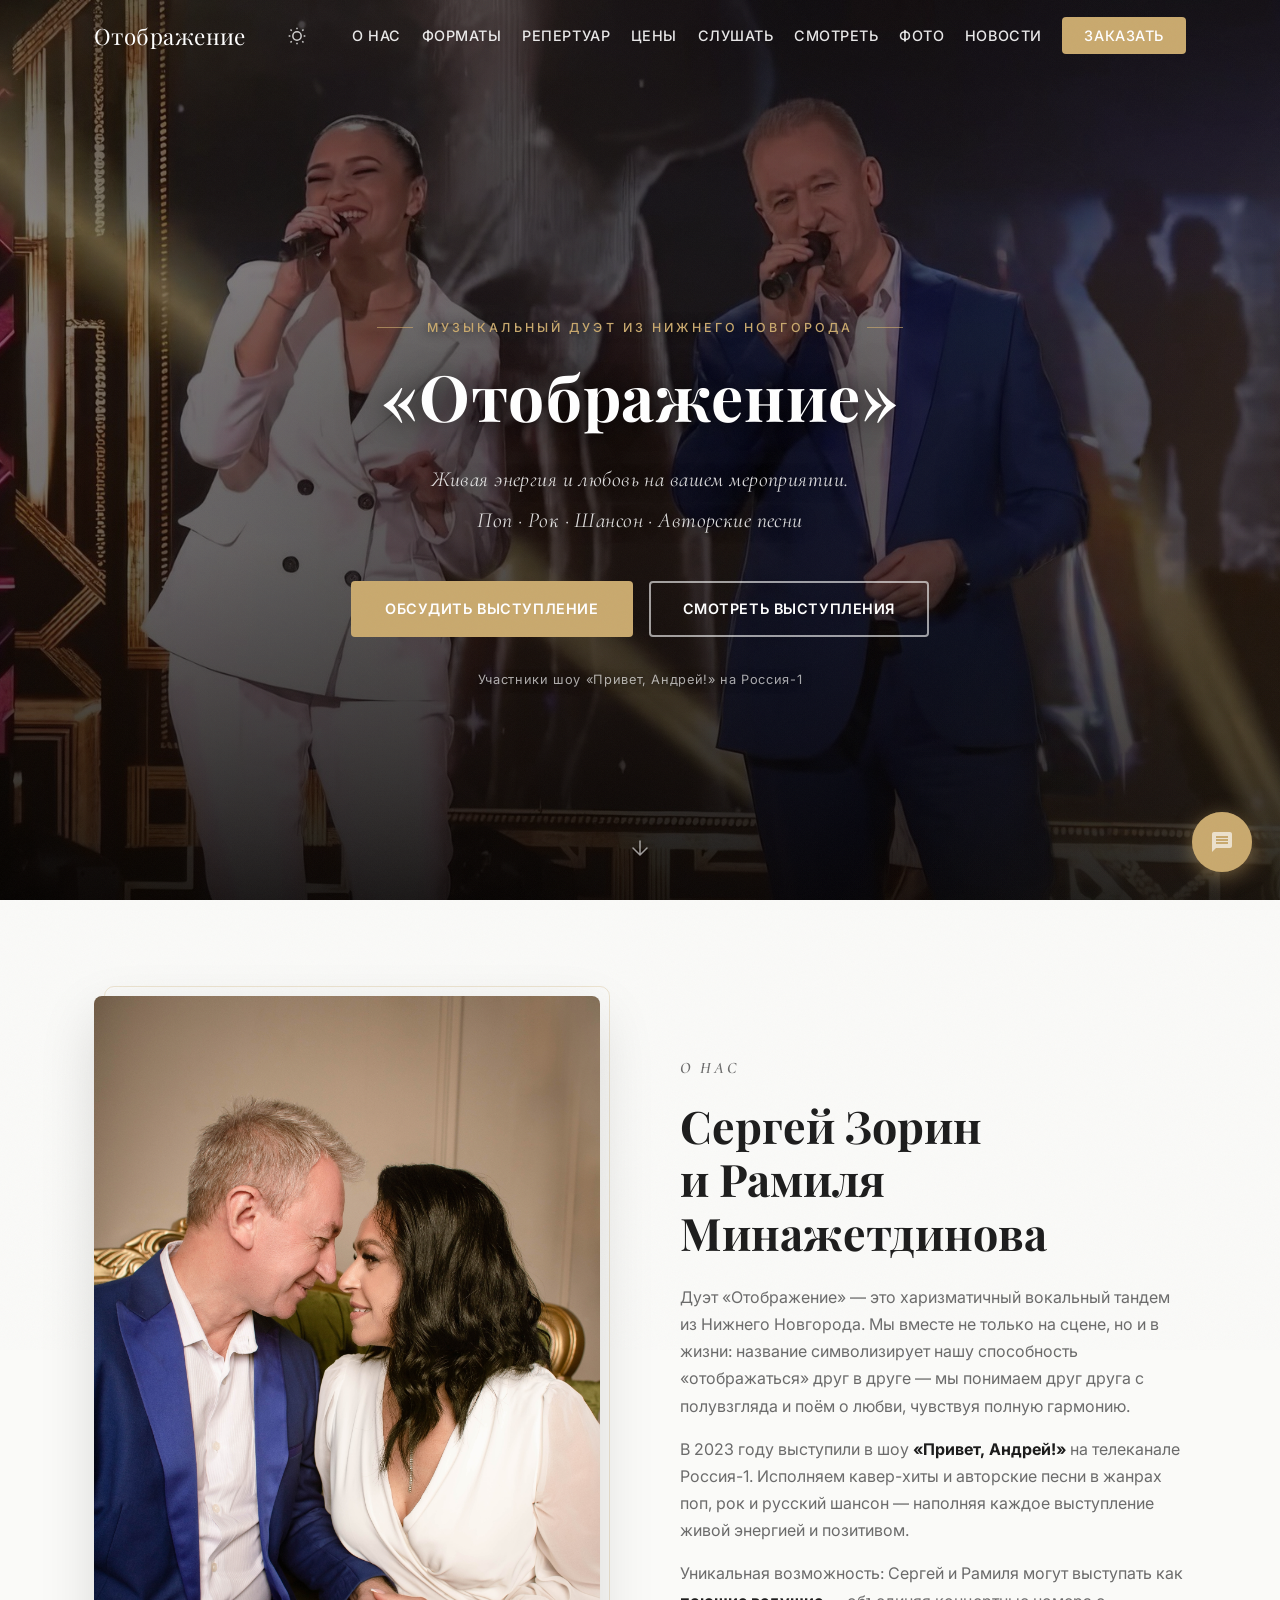
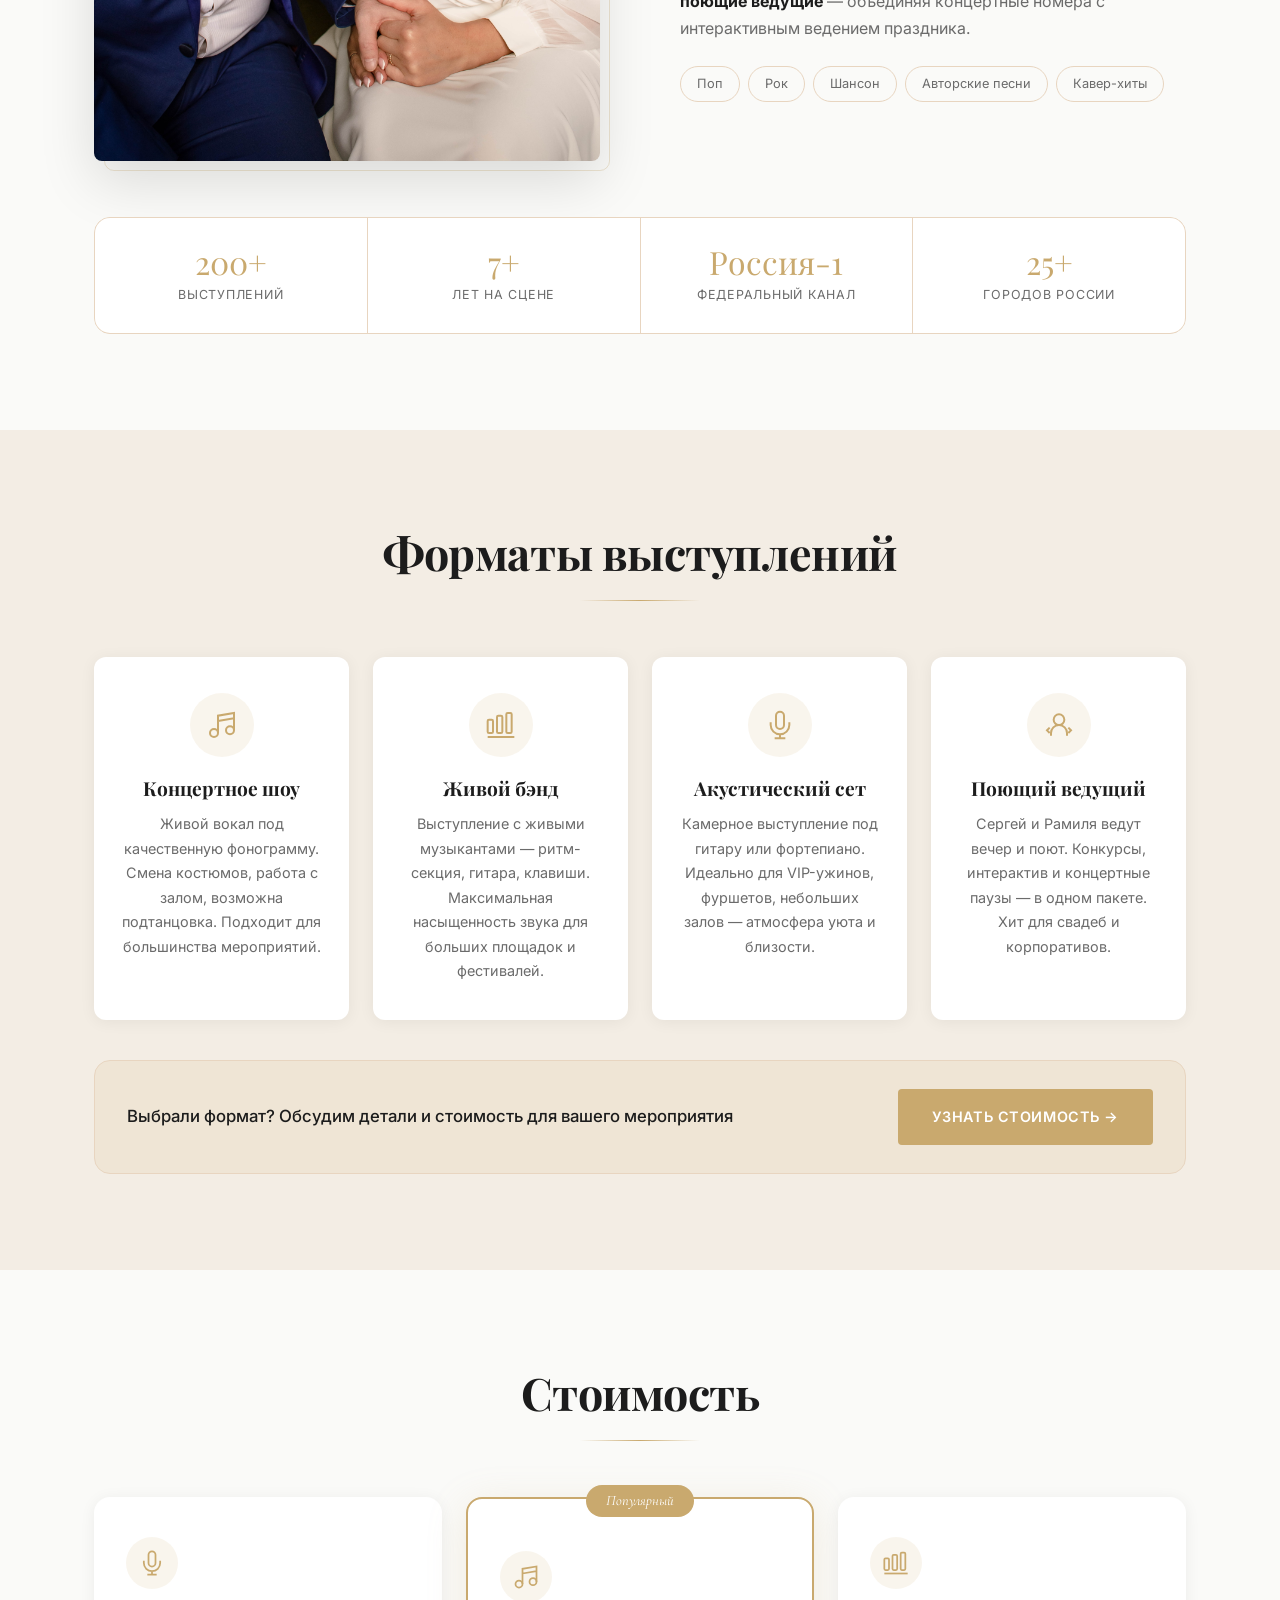
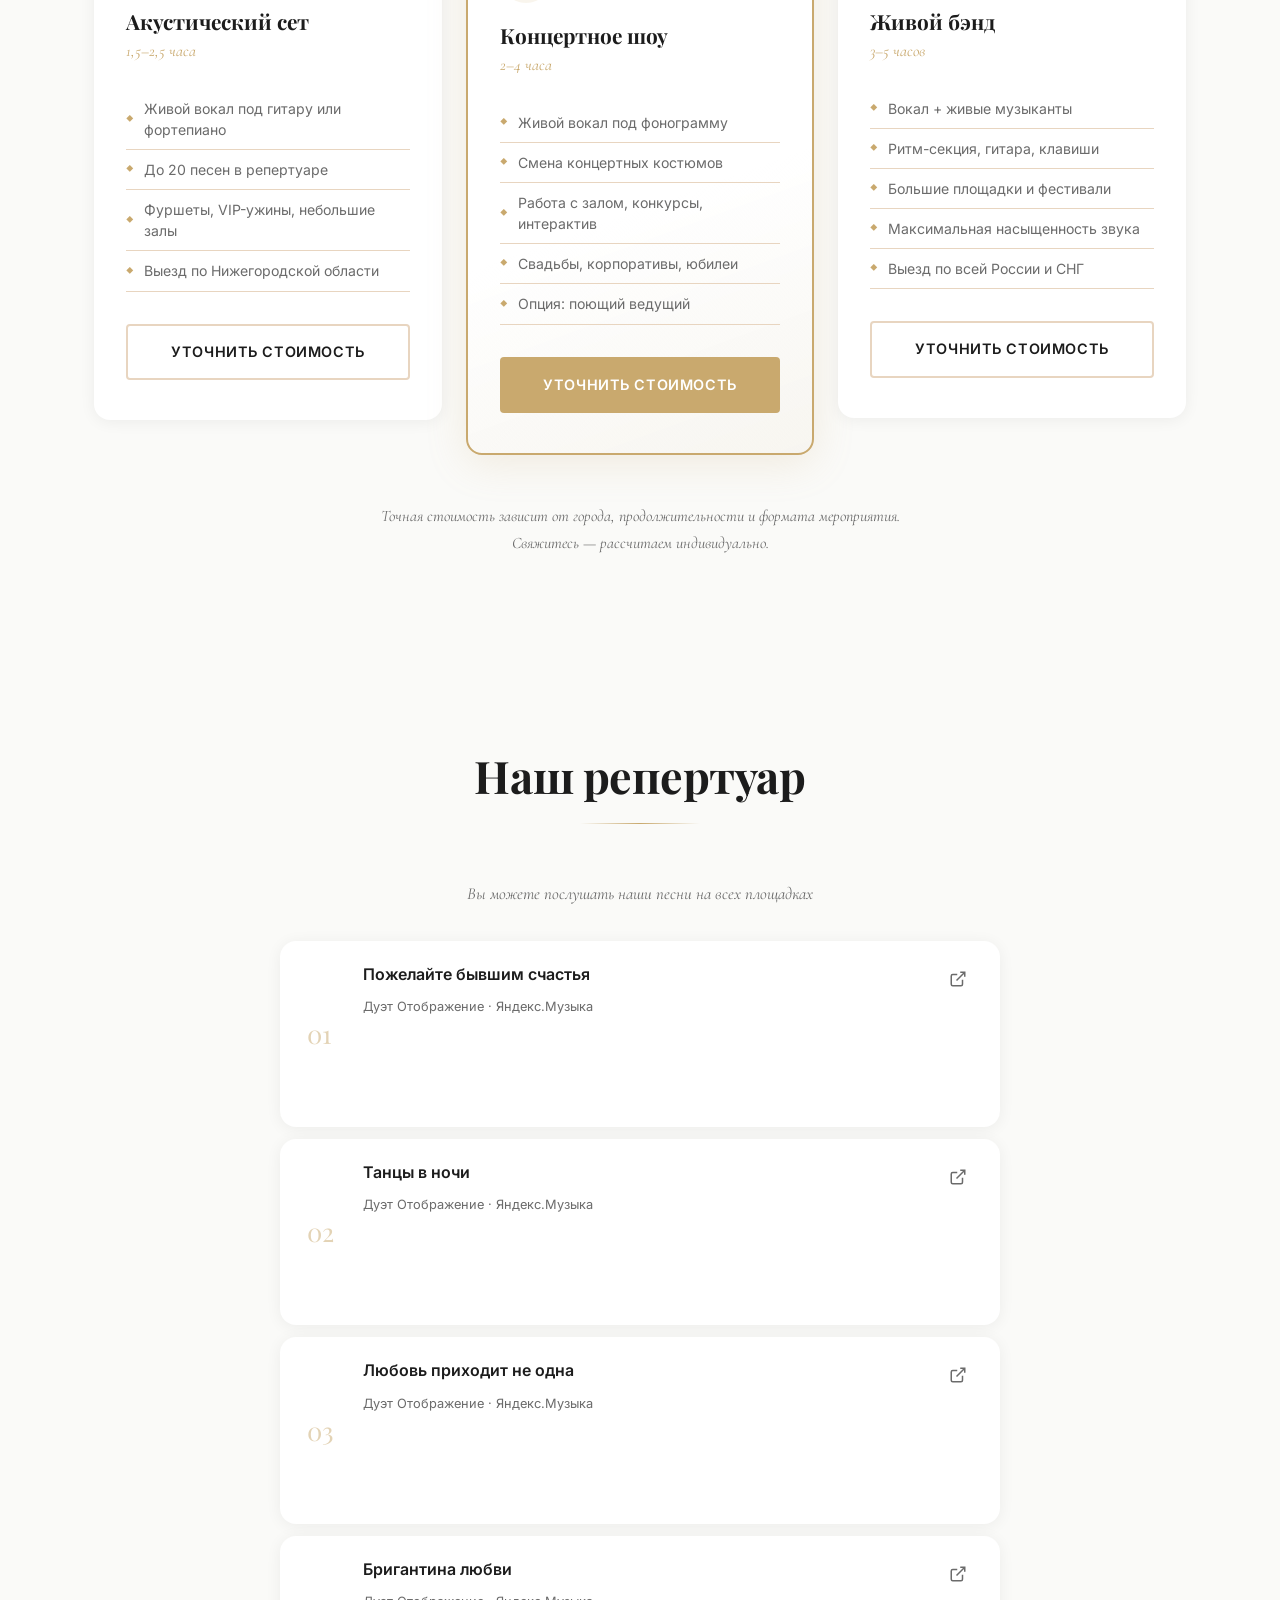
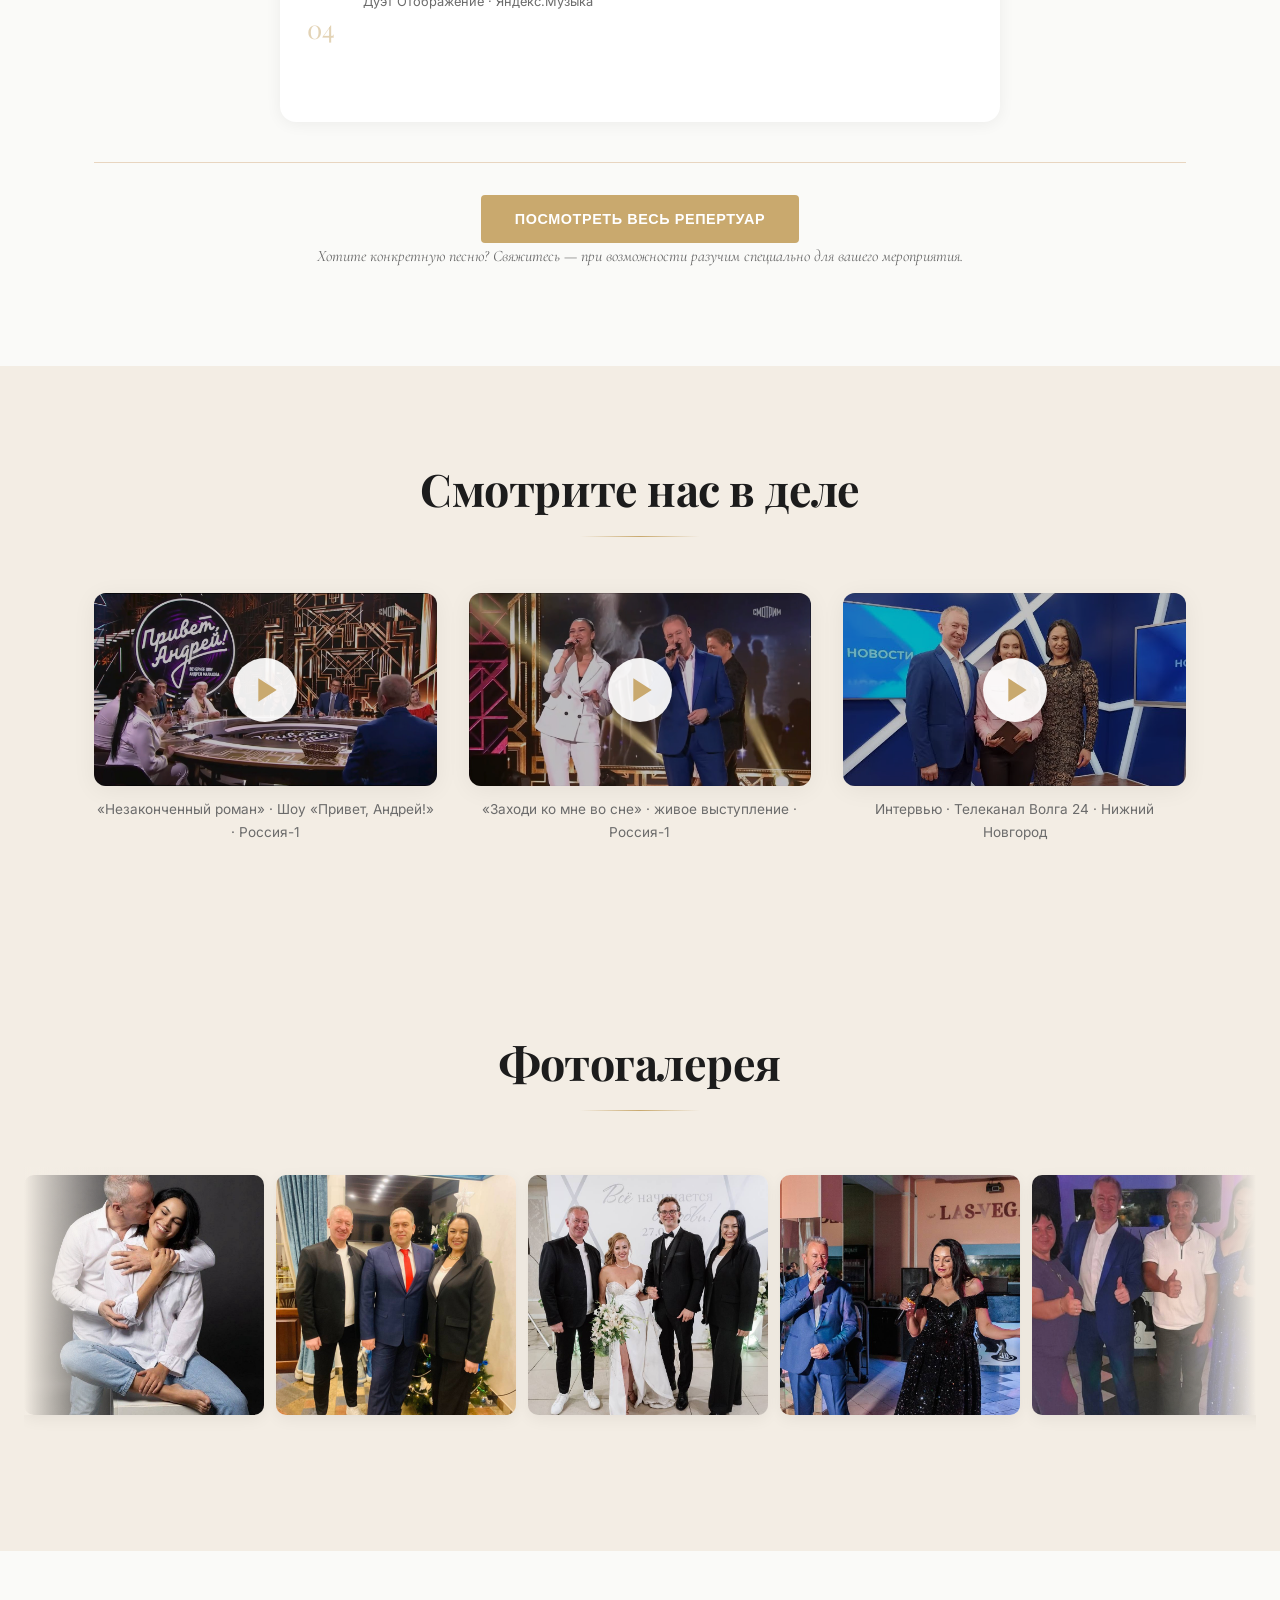
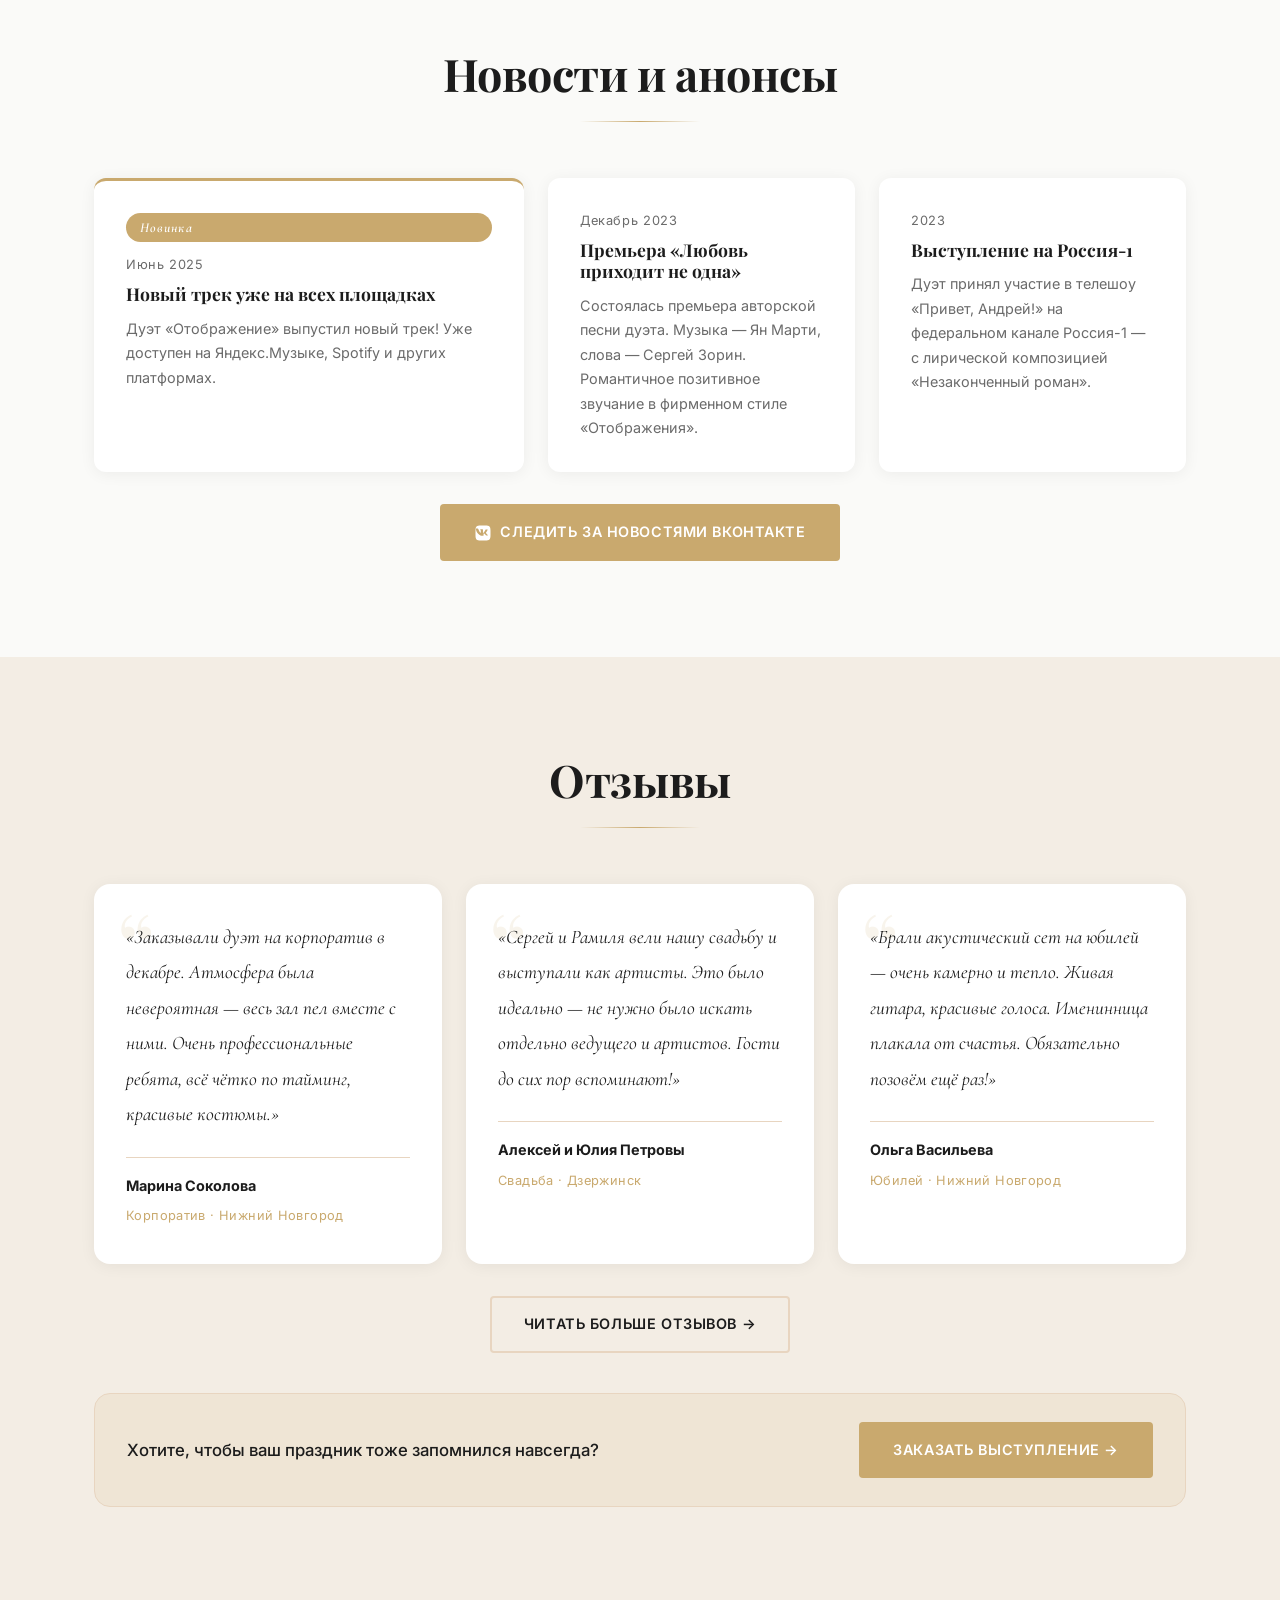
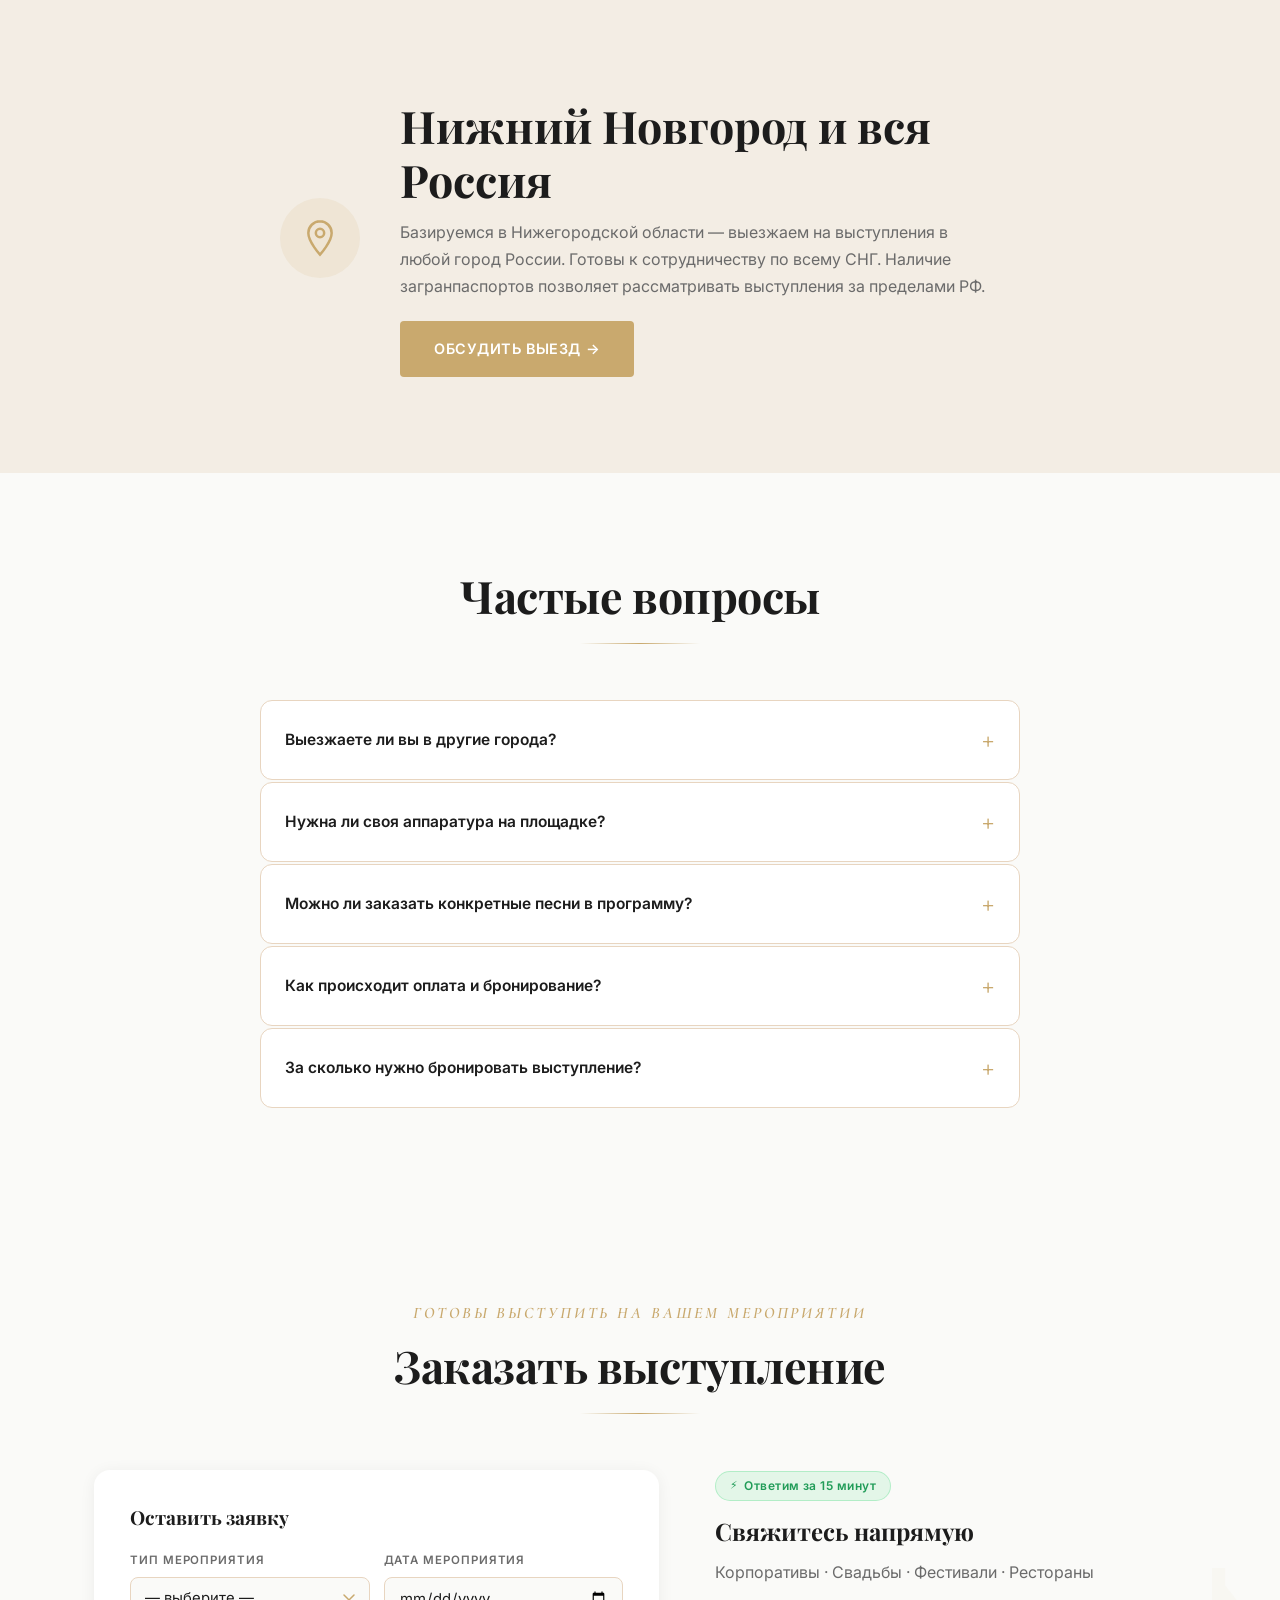
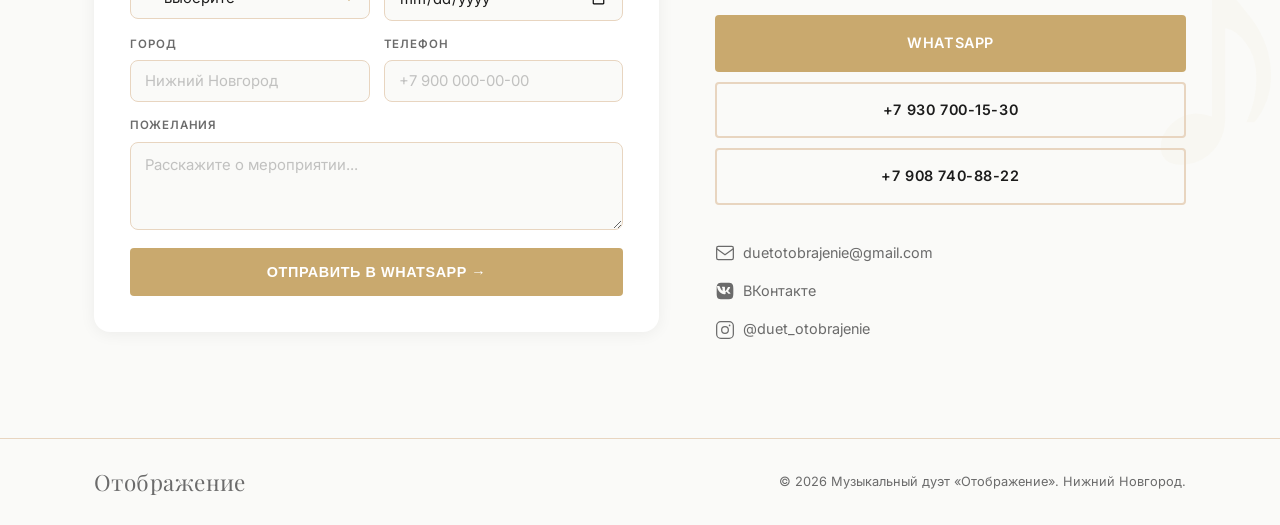
==== commit b78ee8a3: "Host video thumbnails locally, remove YouTube dependency Co-Authored-By: Claude Sonnet 4.6 <noreply@" ====
--- a/index.html
+++ b/index.html
@@ -412,7 +412,7 @@
     <div class="video-grid">
       <a class="video-card video-thumb fade-in" href="https://www.youtube.com/watch?v=3jHa2VUlal4" target="_blank" rel="noopener" aria-label="Смотреть «Незаконченный роман» на YouTube">
         <div class="video-wrap">
-          <img src="https://img.youtube.com/vi/3jHa2VUlal4/maxresdefault.jpg" alt="Дуэт Отображение — Незаконченный роман, Привет Андрей Россия-1" loading="lazy" onerror="this.src='https://img.youtube.com/vi/3jHa2VUlal4/hqdefault.jpg'">
+          <img src="images/video_preview_1.jpg" alt="Дуэт Отображение — Незаконченный роман, Привет Андрей Россия-1" loading="lazy">
           <div class="video-play">
             <svg width="28" height="28" viewBox="0 0 24 24" fill="currentColor"><path d="M8 5v14l11-7z"/></svg>
           </div>
@@ -421,7 +421,7 @@
       </a>
       <a class="video-card video-thumb fade-in" href="https://www.youtube.com/watch?v=OVKxd3QgjMg" target="_blank" rel="noopener" aria-label="Смотреть «Заходи ко мне во сне» на YouTube">
         <div class="video-wrap">
-          <img src="https://img.youtube.com/vi/OVKxd3QgjMg/maxresdefault.jpg" alt="Дуэт Отображение — Заходи ко мне во сне" loading="lazy" onerror="this.src='https://img.youtube.com/vi/OVKxd3QgjMg/hqdefault.jpg'">
+          <img src="images/video_preview_2.jpg" alt="Дуэт Отображение — Заходи ко мне во сне" loading="lazy">
           <div class="video-play">
             <svg width="28" height="28" viewBox="0 0 24 24" fill="currentColor"><path d="M8 5v14l11-7z"/></svg>
           </div>
@@ -430,7 +430,7 @@
       </a>
       <a class="video-card video-thumb fade-in" href="https://www.youtube.com/watch?v=95rEzI1gNL0" target="_blank" rel="noopener" aria-label="Смотреть интервью дуэта Отображение">
         <div class="video-wrap">
-          <img src="https://img.youtube.com/vi/95rEzI1gNL0/hqdefault.jpg" alt="Дуэт Отображение — интервью" loading="lazy" onerror="this.src='https://img.youtube.com/vi/95rEzI1gNL0/mqdefault.jpg'">
+          <img src="images/video_preview_3.jpg" alt="Дуэт Отображение — интервью" loading="lazy">
           <div class="video-play">
             <svg width="28" height="28" viewBox="0 0 24 24" fill="currentColor"><path d="M8 5v14l11-7z"/></svg>
           </div>
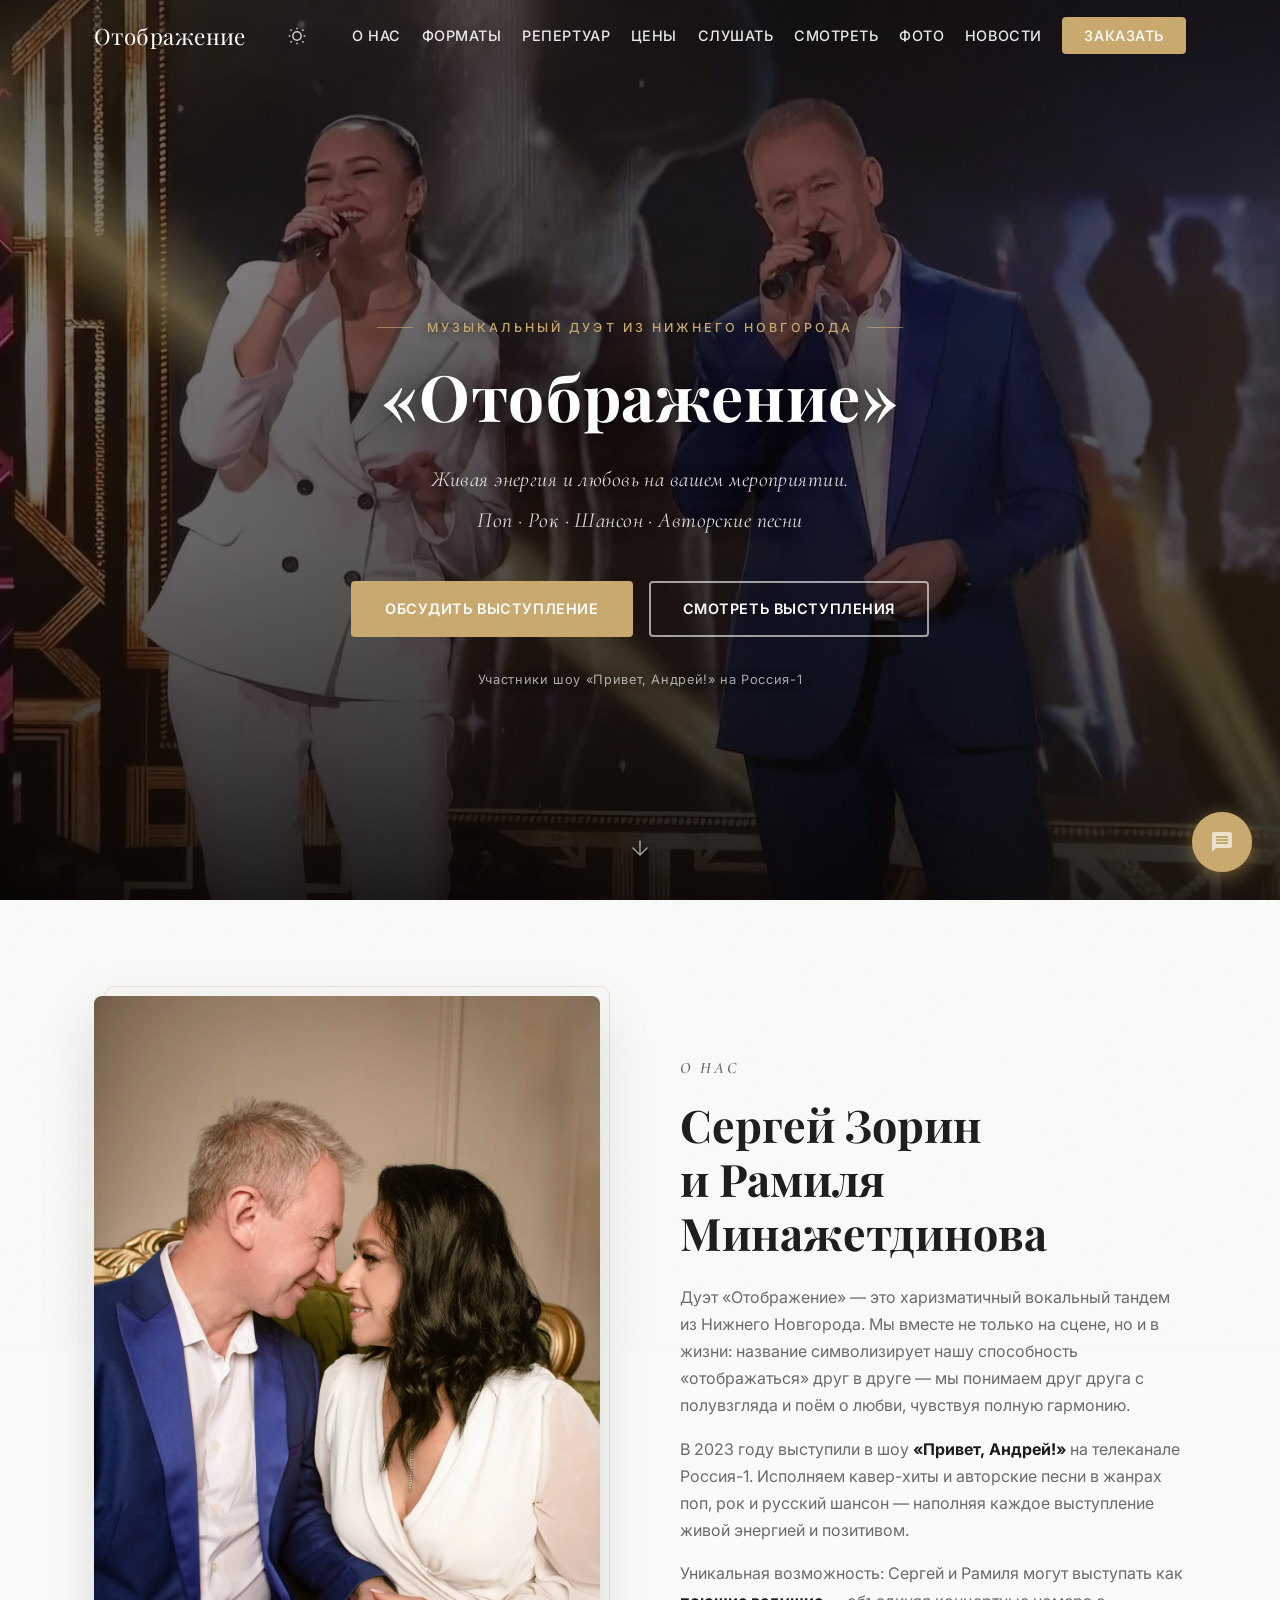
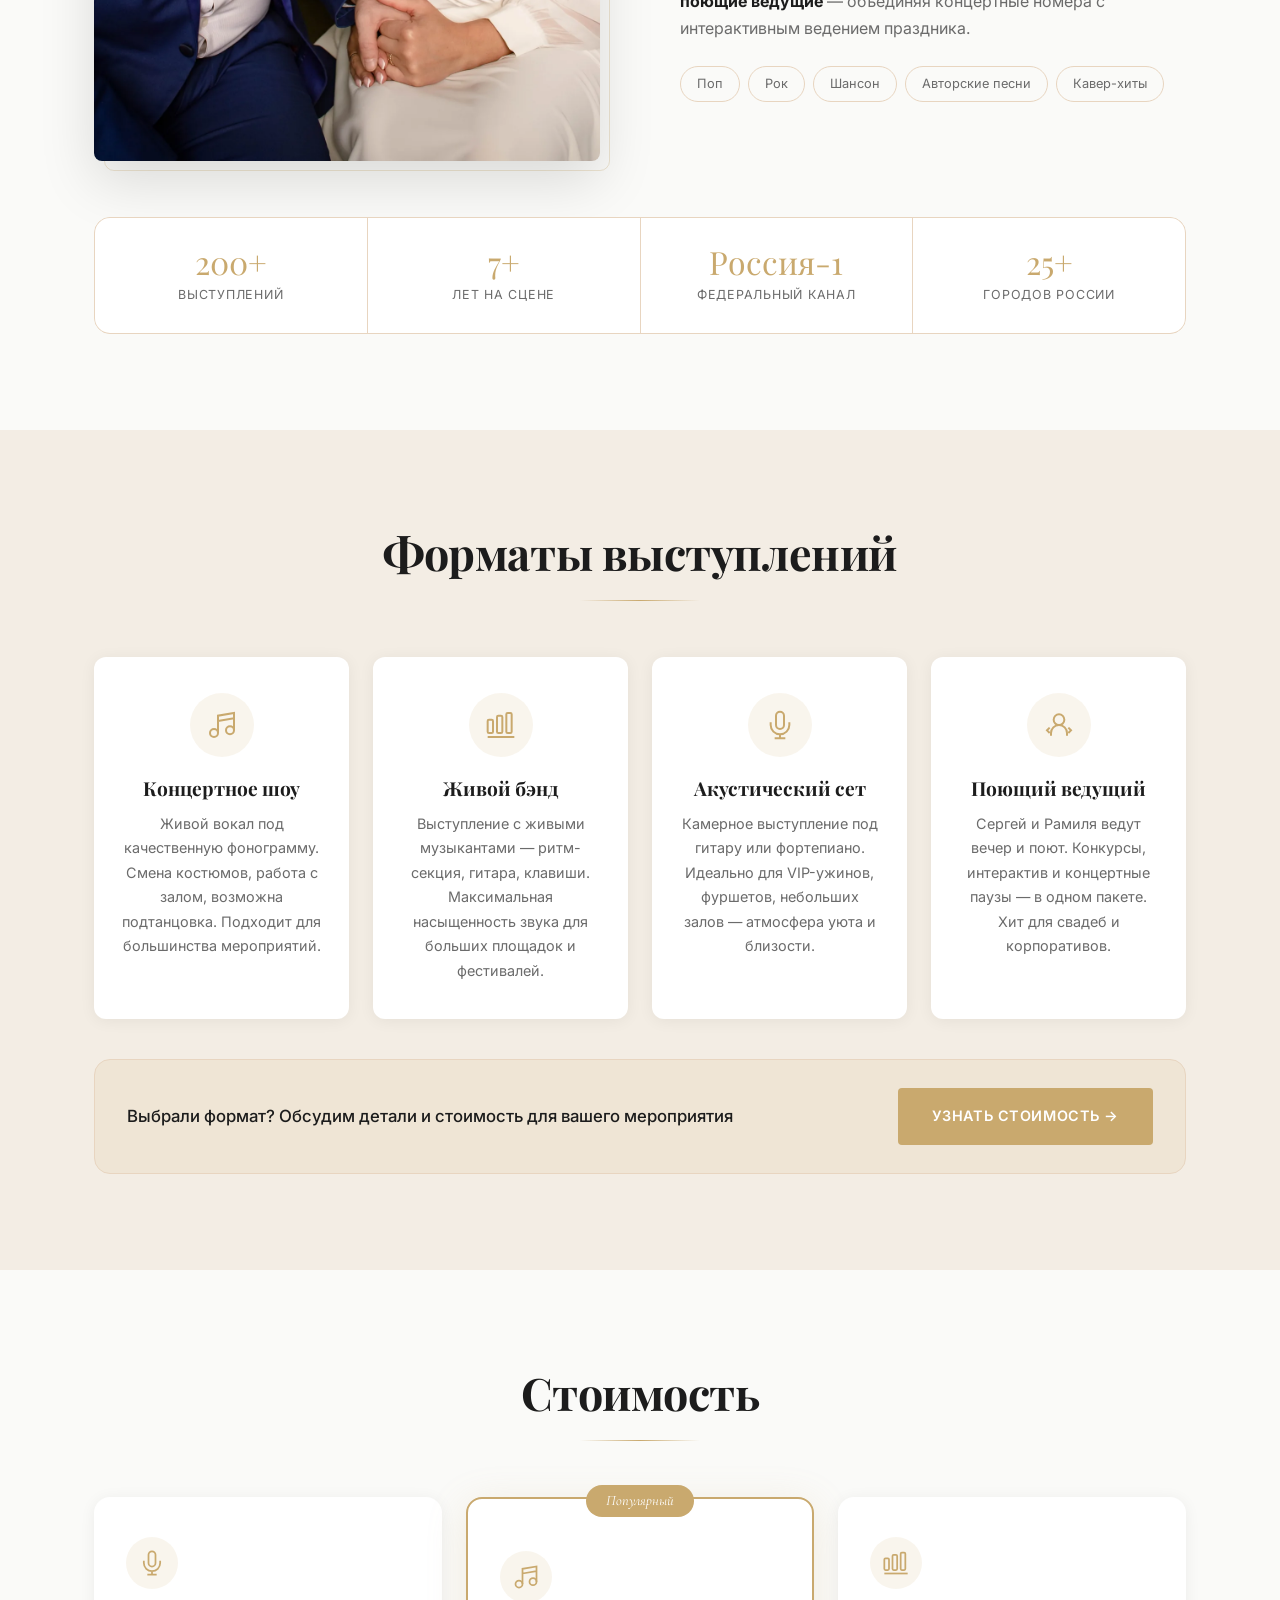
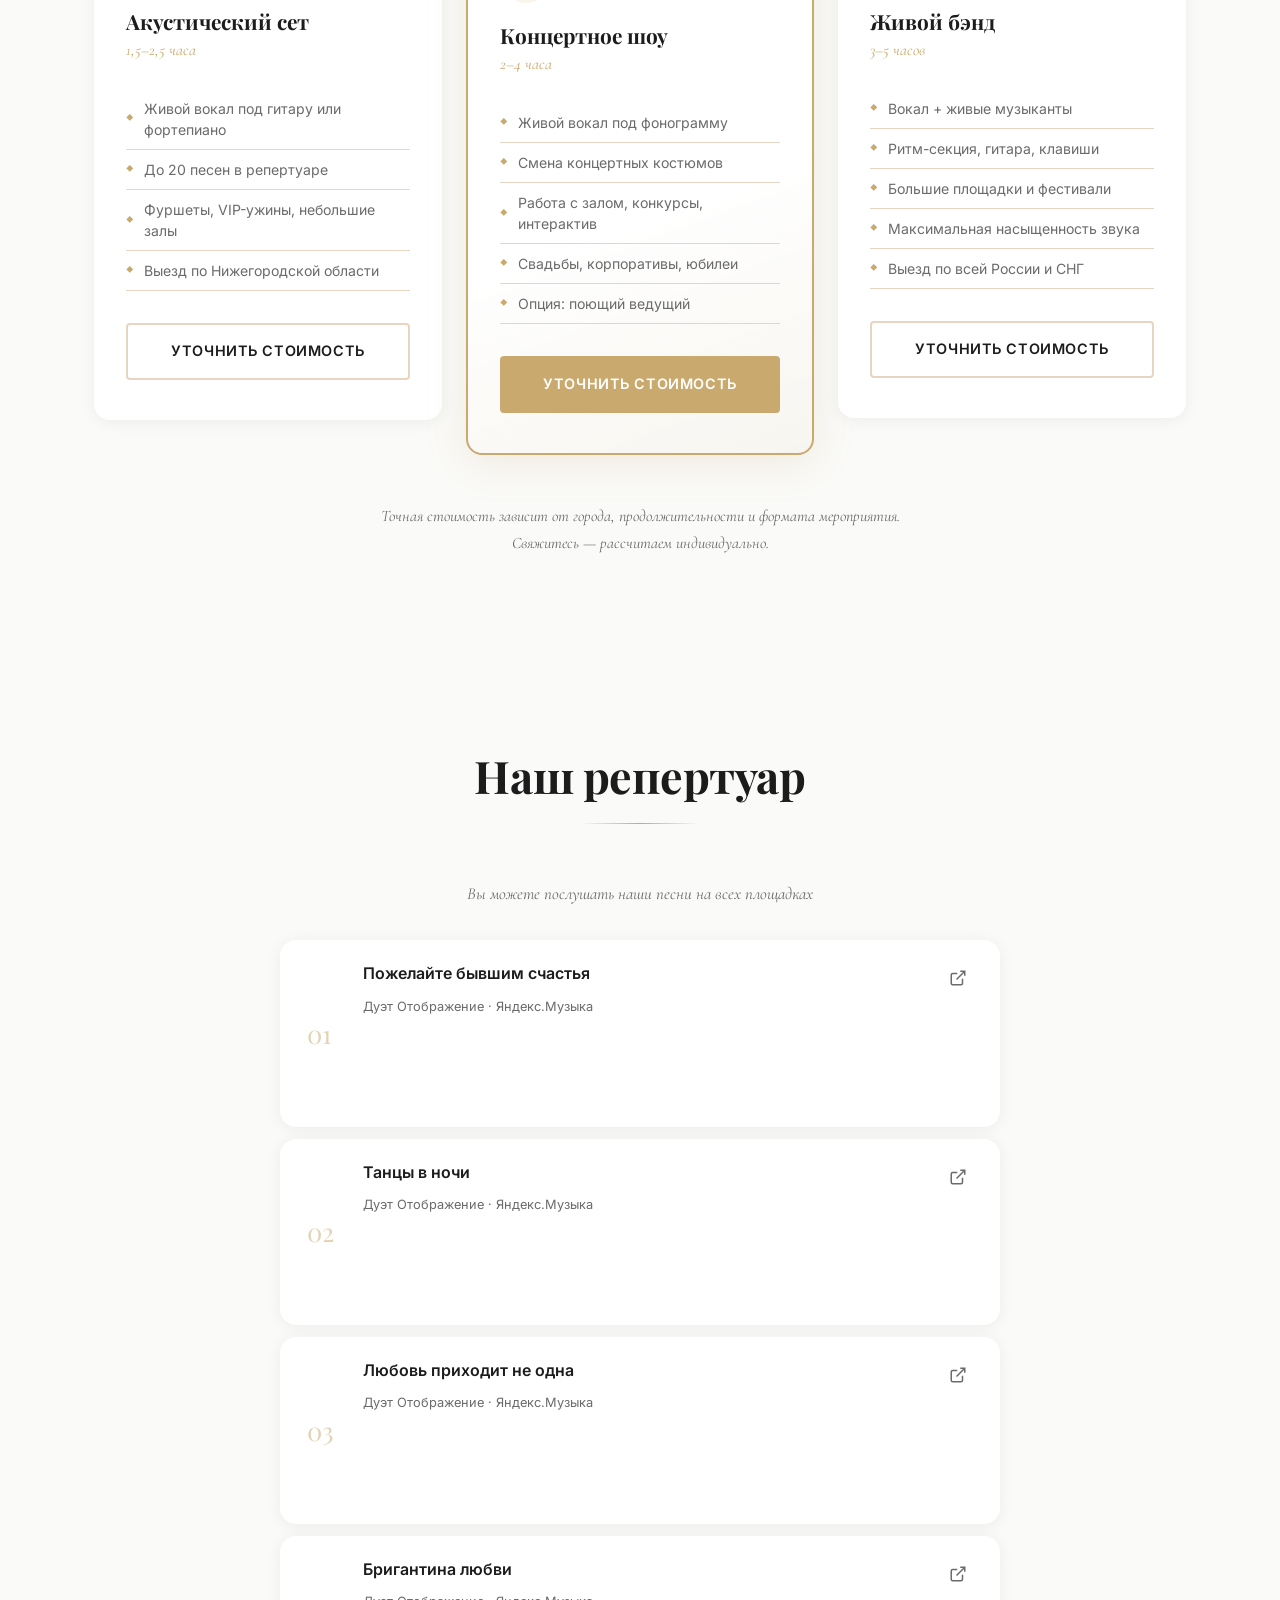
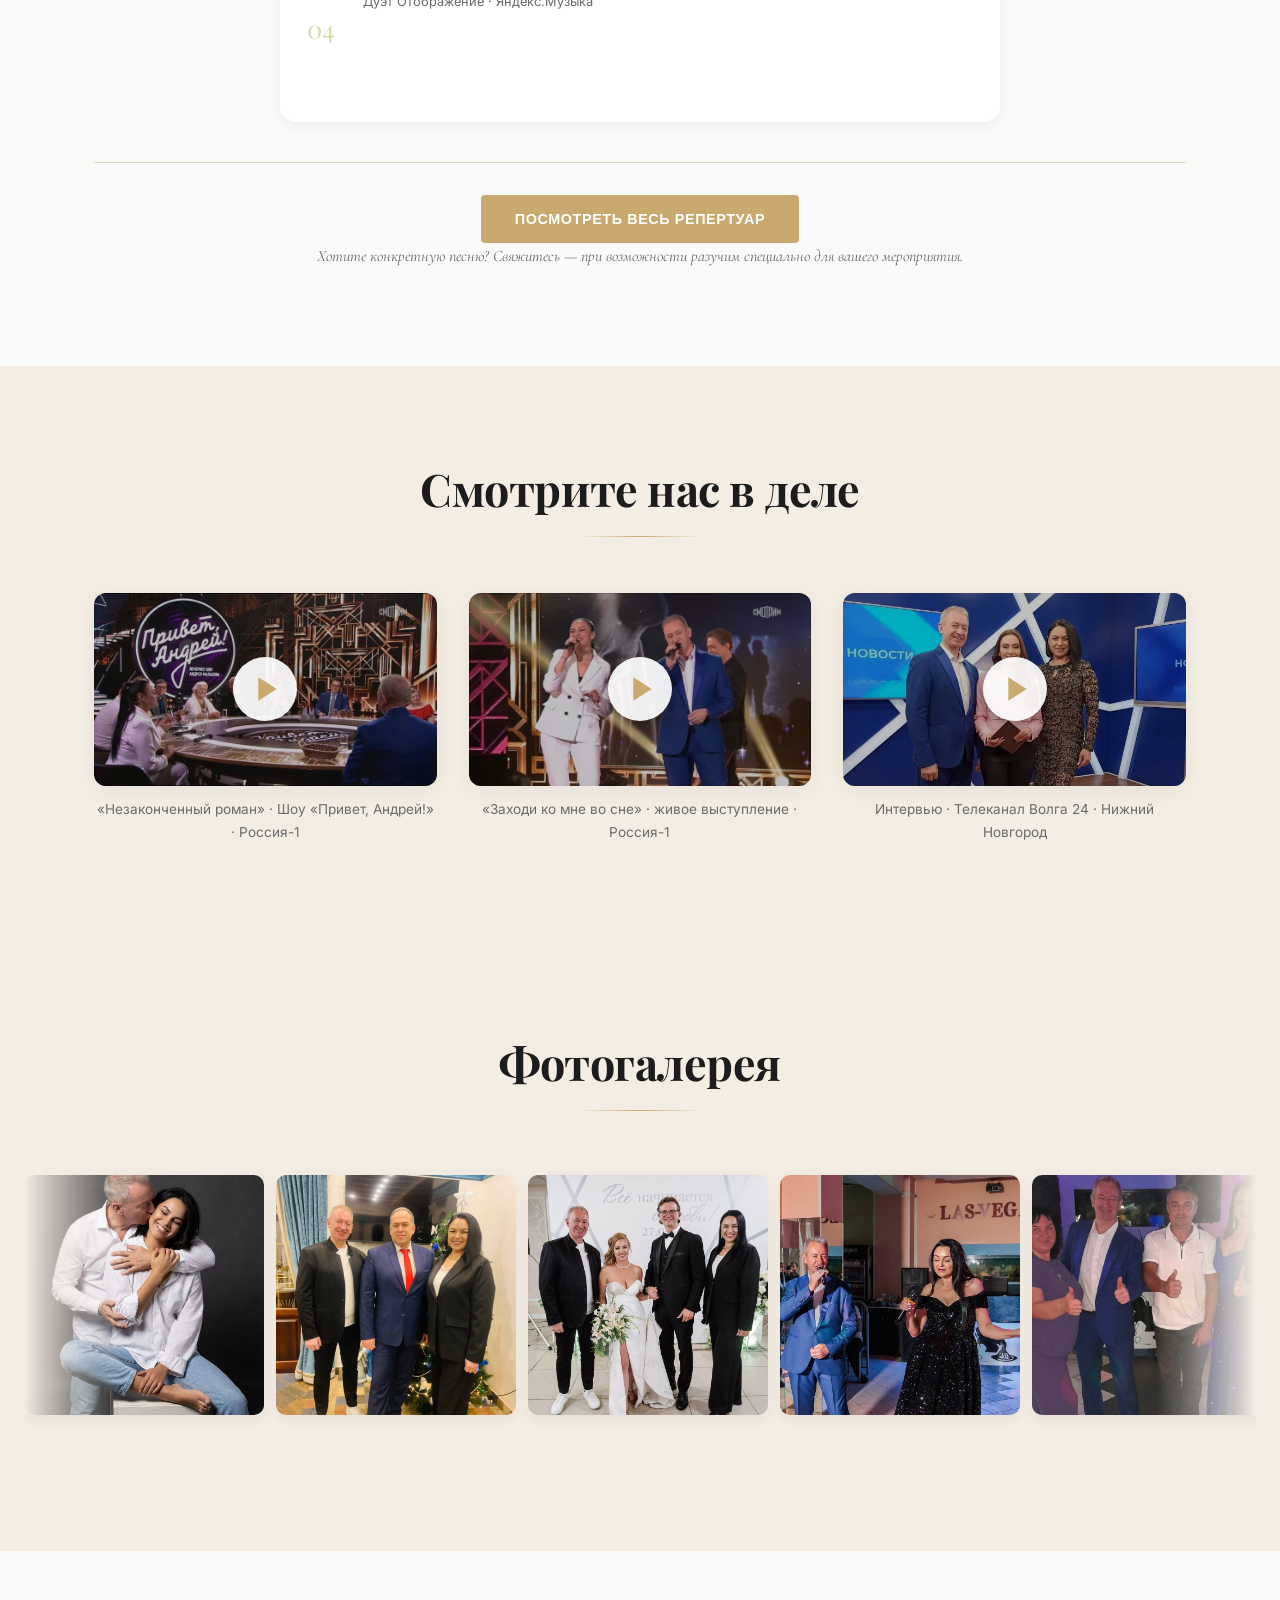
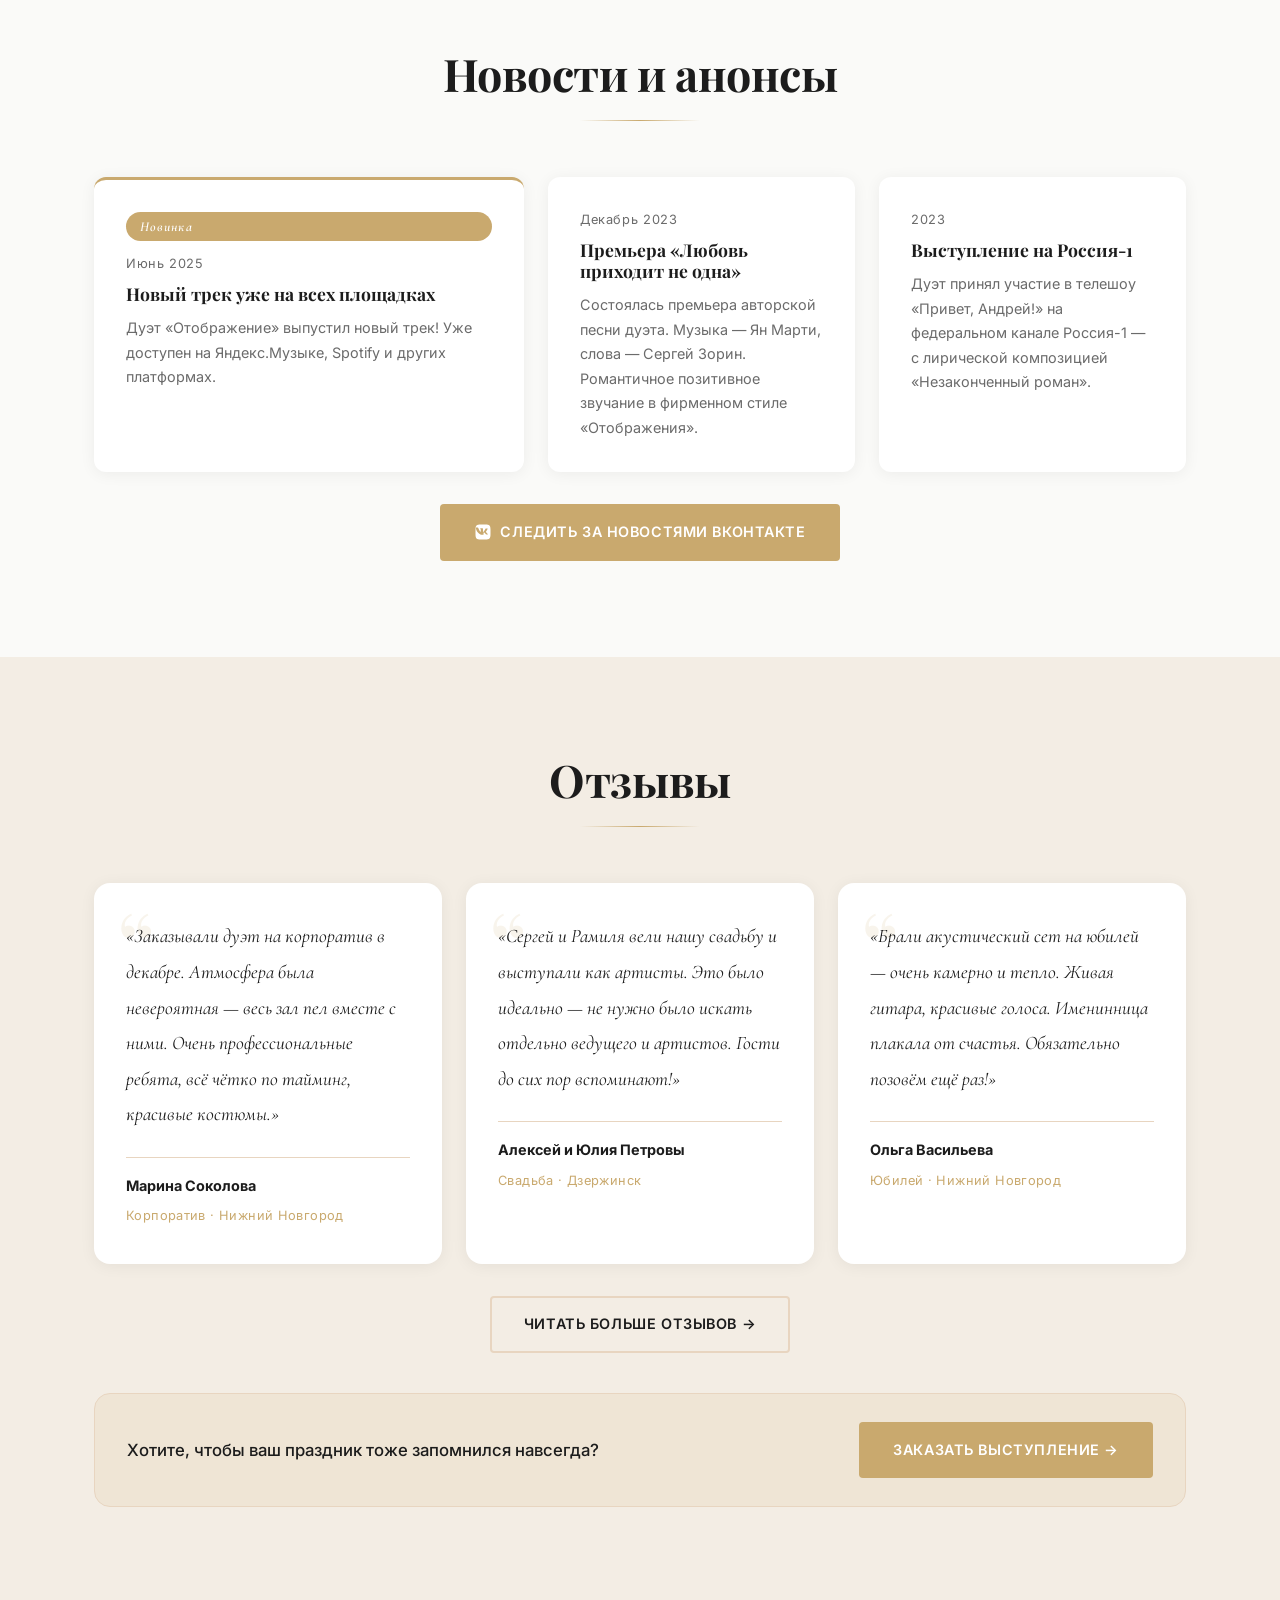
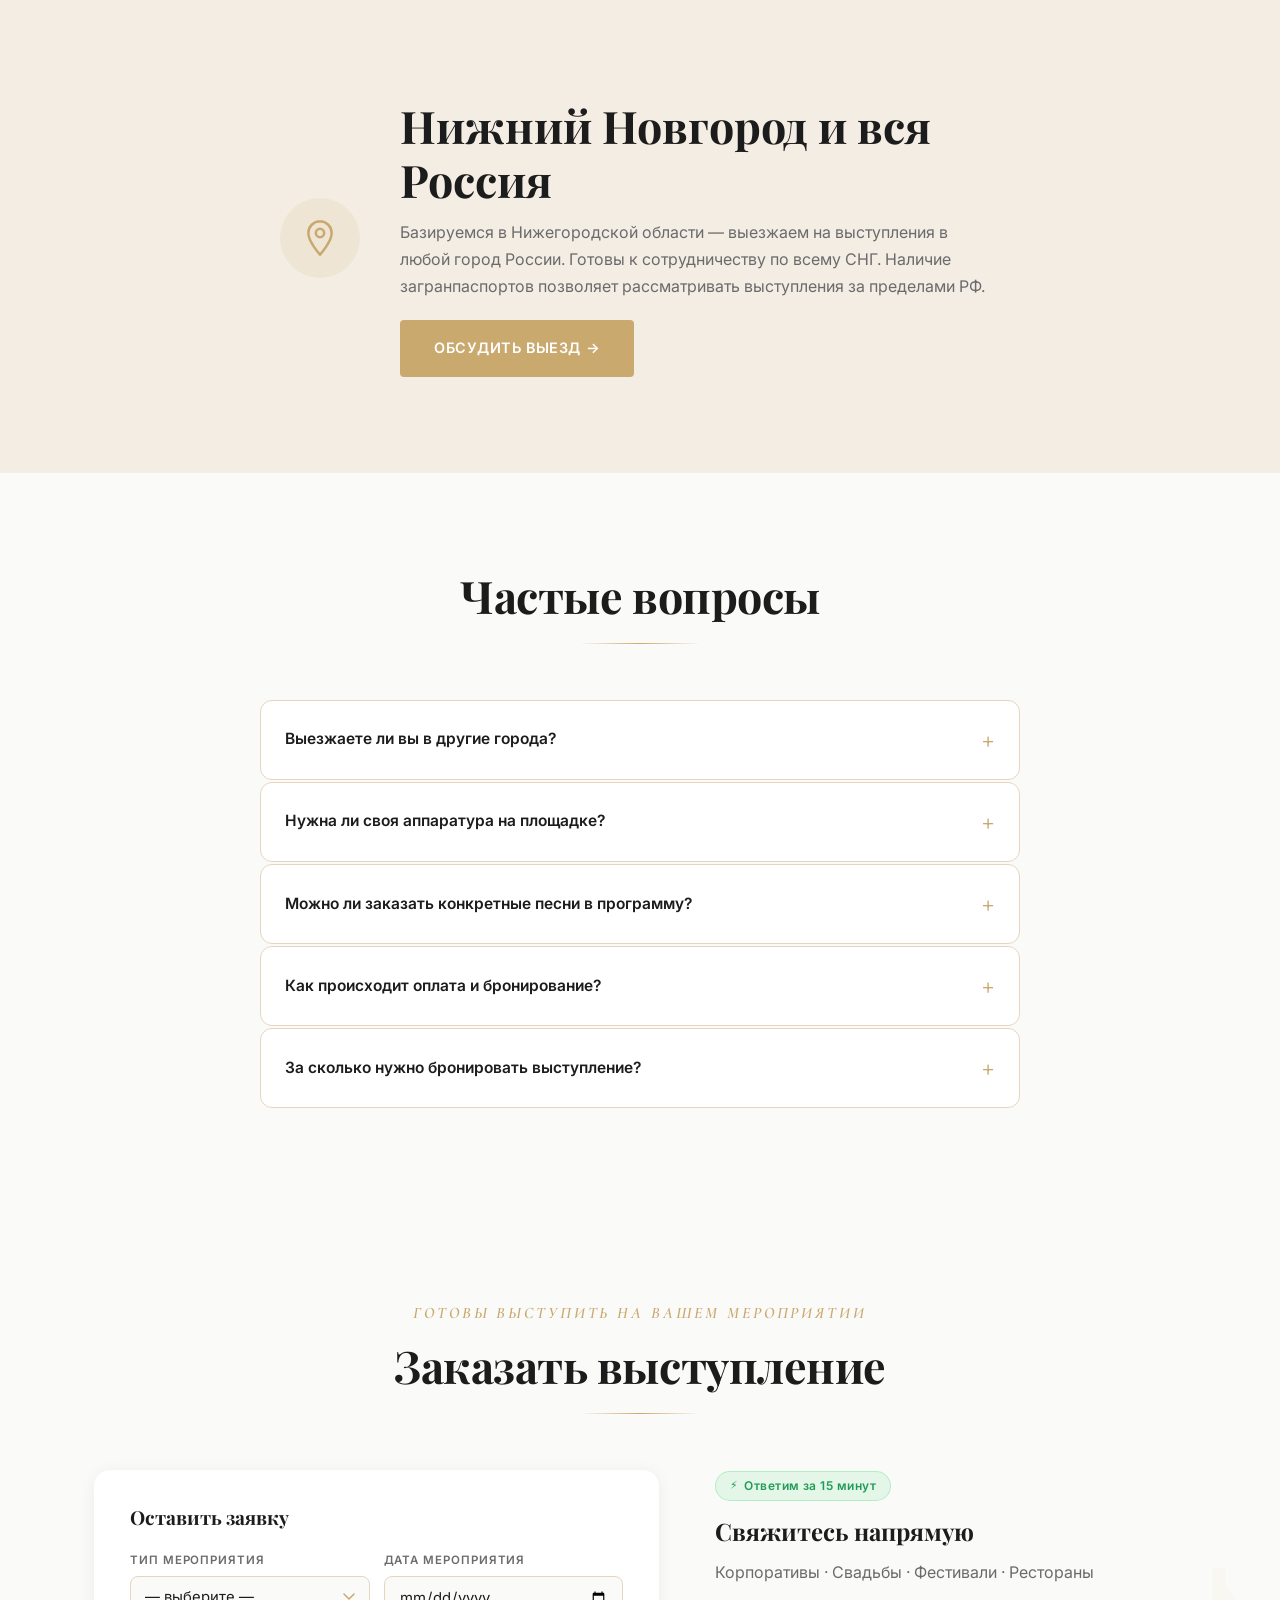
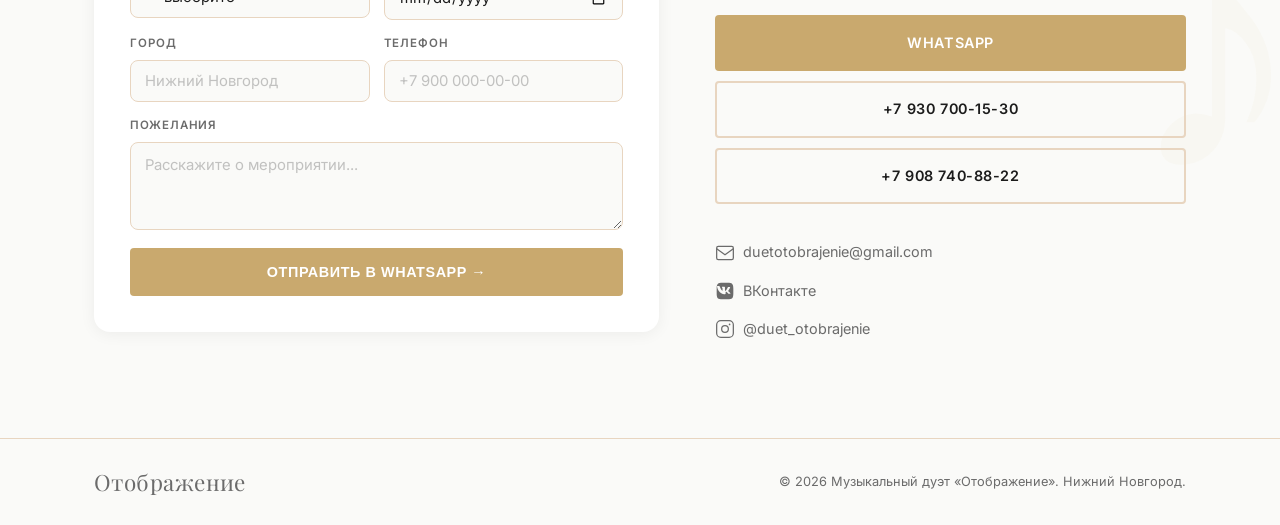
==== commit d0e83c98: "Optimize performance: WebP images, non-blocking fonts, defer JS - Convert all images to WebP (85% si" ====
--- a/index.html
+++ b/index.html
@@ -72,9 +72,14 @@
   }
   </script>
   <link rel="icon" href="data:image/svg+xml,<svg xmlns='http://www.w3.org/2000/svg' viewBox='0 0 100 100'><text y='.9em' font-size='90'>🎵</text></svg>">
+  <!-- Preload hero images (critical LCP) -->
+  <link rel="preload" as="image" href="images/hero.webp" media="(min-width: 769px)" fetchpriority="high" type="image/webp">
+  <link rel="preload" as="image" href="images/about.webp" media="(max-width: 768px)" fetchpriority="high" type="image/webp">
+  <!-- Fonts: preconnect + non-render-blocking load -->
   <link rel="preconnect" href="https://fonts.googleapis.com">
   <link rel="preconnect" href="https://fonts.gstatic.com" crossorigin>
-  <link href="https://fonts.googleapis.com/css2?family=Cormorant+Garamond:ital,wght@0,600;1,400;1,500&family=Inter:wght@400;500;600&family=Playfair+Display:ital,wght@0,400;0,700;1,400&display=swap" rel="stylesheet">
+  <link rel="preload" href="https://fonts.googleapis.com/css2?family=Cormorant+Garamond:ital,wght@0,600;1,400;1,500&family=Inter:wght@400;500;600&family=Playfair+Display:ital,wght@0,400;0,700;1,400&display=swap" as="style" onload="this.onload=null;this.rel='stylesheet'">
+  <noscript><link href="https://fonts.googleapis.com/css2?family=Cormorant+Garamond:ital,wght@0,600;1,400;1,500&family=Inter:wght@400;500;600&family=Playfair+Display:ital,wght@0,400;0,700;1,400&display=swap" rel="stylesheet"></noscript>
   <link rel="stylesheet" href="style.css">
   <!-- Yandex.Metrika counter -->
   <script type="text/javascript">
@@ -124,7 +129,9 @@
   <section id="hero">
   <div class="hero-bg">
     <picture>
+      <source media="(max-width: 768px)" srcset="images/about.webp" type="image/webp">
       <source media="(max-width: 768px)" srcset="images/about.jpg">
+      <source srcset="images/hero.webp" type="image/webp">
       <img src="images/hero.jpg" alt="Дуэт Отображение" class="hero-img" id="heroImg" fetchpriority="high">
     </picture>
   </div>
@@ -152,8 +159,10 @@
     <div class="about-grid">
       <div class="about-photo fade-in">
         <picture>
+          <source media="(max-width: 768px)" srcset="images/hero.webp" type="image/webp">
           <source media="(max-width: 768px)" srcset="images/hero.jpg">
-          <img src="images/about.jpg" alt="Сергей Зорин и Рамиля Минажетдинова — дуэт Отображение">
+          <source srcset="images/about.webp" type="image/webp">
+          <img src="images/about.jpg" alt="Сергей Зорин и Рамиля Минажетдинова — дуэт Отображение" loading="lazy">
         </picture>
       </div>
       <div class="about-text fade-in">
@@ -412,7 +421,10 @@
     <div class="video-grid">
       <a class="video-card video-thumb fade-in" href="https://www.youtube.com/watch?v=3jHa2VUlal4" target="_blank" rel="noopener" aria-label="Смотреть «Незаконченный роман» на YouTube">
         <div class="video-wrap">
-          <img src="images/video_preview_1.jpg" alt="Дуэт Отображение — Незаконченный роман, Привет Андрей Россия-1" loading="lazy">
+          <picture>
+            <source srcset="images/video_preview_1.webp" type="image/webp">
+            <img src="images/video_preview_1.jpg" alt="Дуэт Отображение — Незаконченный роман, Привет Андрей Россия-1" loading="lazy">
+          </picture>
           <div class="video-play">
             <svg width="28" height="28" viewBox="0 0 24 24" fill="currentColor"><path d="M8 5v14l11-7z"/></svg>
           </div>
@@ -421,7 +433,10 @@
       </a>
       <a class="video-card video-thumb fade-in" href="https://www.youtube.com/watch?v=OVKxd3QgjMg" target="_blank" rel="noopener" aria-label="Смотреть «Заходи ко мне во сне» на YouTube">
         <div class="video-wrap">
-          <img src="images/video_preview_2.jpg" alt="Дуэт Отображение — Заходи ко мне во сне" loading="lazy">
+          <picture>
+            <source srcset="images/video_preview_2.webp" type="image/webp">
+            <img src="images/video_preview_2.jpg" alt="Дуэт Отображение — Заходи ко мне во сне" loading="lazy">
+          </picture>
           <div class="video-play">
             <svg width="28" height="28" viewBox="0 0 24 24" fill="currentColor"><path d="M8 5v14l11-7z"/></svg>
           </div>
@@ -430,7 +445,10 @@
       </a>
       <a class="video-card video-thumb fade-in" href="https://www.youtube.com/watch?v=95rEzI1gNL0" target="_blank" rel="noopener" aria-label="Смотреть интервью дуэта Отображение">
         <div class="video-wrap">
-          <img src="images/video_preview_3.jpg" alt="Дуэт Отображение — интервью" loading="lazy">
+          <picture>
+            <source srcset="images/video_preview_3.webp" type="image/webp">
+            <img src="images/video_preview_3.jpg" alt="Дуэт Отображение — интервью" loading="lazy">
+          </picture>
           <div class="video-play">
             <svg width="28" height="28" viewBox="0 0 24 24" fill="currentColor"><path d="M8 5v14l11-7z"/></svg>
           </div>
@@ -768,6 +786,46 @@
     </button>
   </div>
 
-  <script src="script.js?v=18"></script>
+  <script src="script.js?v=19" defer></script>
+
+  <!-- Concert popup: visible until April 19, 2026 -->
+  <div id="concert-modal" style="display:none; position:fixed; inset:0; background:rgba(0,0,0,0.75); z-index:9999; align-items:center; justify-content:center; padding:16px;">
+    <div style="position:relative; max-width:420px; width:100%;">
+      <button onclick="closeConcertModal()" aria-label="Закрыть" style="position:absolute; top:-14px; right:-14px; width:32px; height:32px; border-radius:50%; border:none; background:#fff; color:#111; font-size:18px; font-weight:700; cursor:pointer; line-height:1; z-index:1; box-shadow:0 2px 8px rgba(0,0,0,0.4);">✕</button>
+      <a href="https://duetotobrajenie.ru/" target="_blank" rel="noopener">
+        <picture>
+          <source srcset="images/concert-april.webp" type="image/webp">
+          <img src="images/concert-april.jpg" alt="Концерт дуэта Отображение 19 апреля в ресторане МиМиНо" style="width:100%; border-radius:8px; display:block; box-shadow:0 4px 24px rgba(0,0,0,0.5);">
+        </picture>
+      </a>
+    </div>
+  </div>
+
+  <script>
+    (function() {
+      var deadline = new Date('2026-04-19T23:59:59');
+      var now = new Date();
+      if (now > deadline) return;
+      var modal = document.getElementById('concert-modal');
+      modal.style.display = 'flex';
+      document.body.style.overflow = 'hidden';
+    })();
+
+    function closeConcertModal() {
+      var modal = document.getElementById('concert-modal');
+      modal.style.display = 'none';
+      document.body.style.overflow = '';
+    }
+
+    // Закрытие по клику на фон
+    document.getElementById('concert-modal').addEventListener('click', function(e) {
+      if (e.target === this) closeConcertModal();
+    });
+
+    // Закрытие по Escape
+    document.addEventListener('keydown', function(e) {
+      if (e.key === 'Escape') closeConcertModal();
+    });
+  </script>
 </body>
 </html>
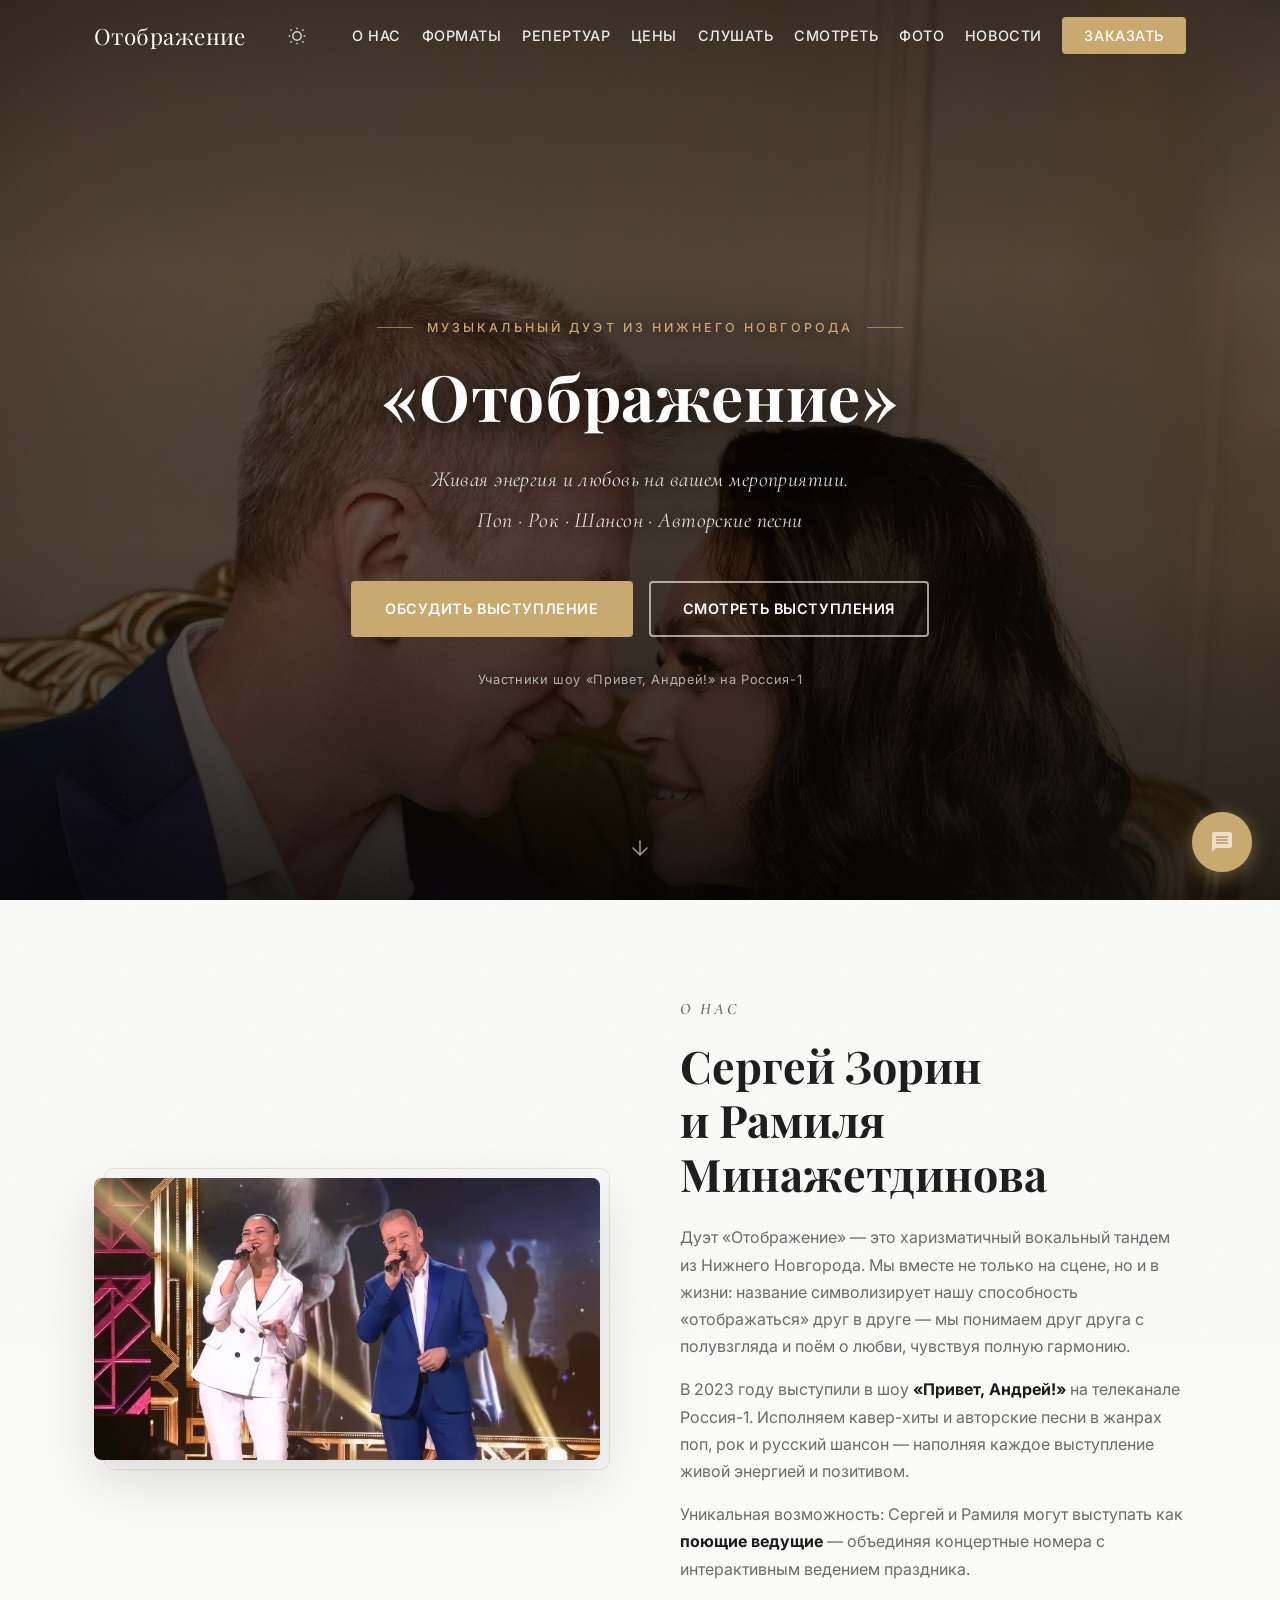
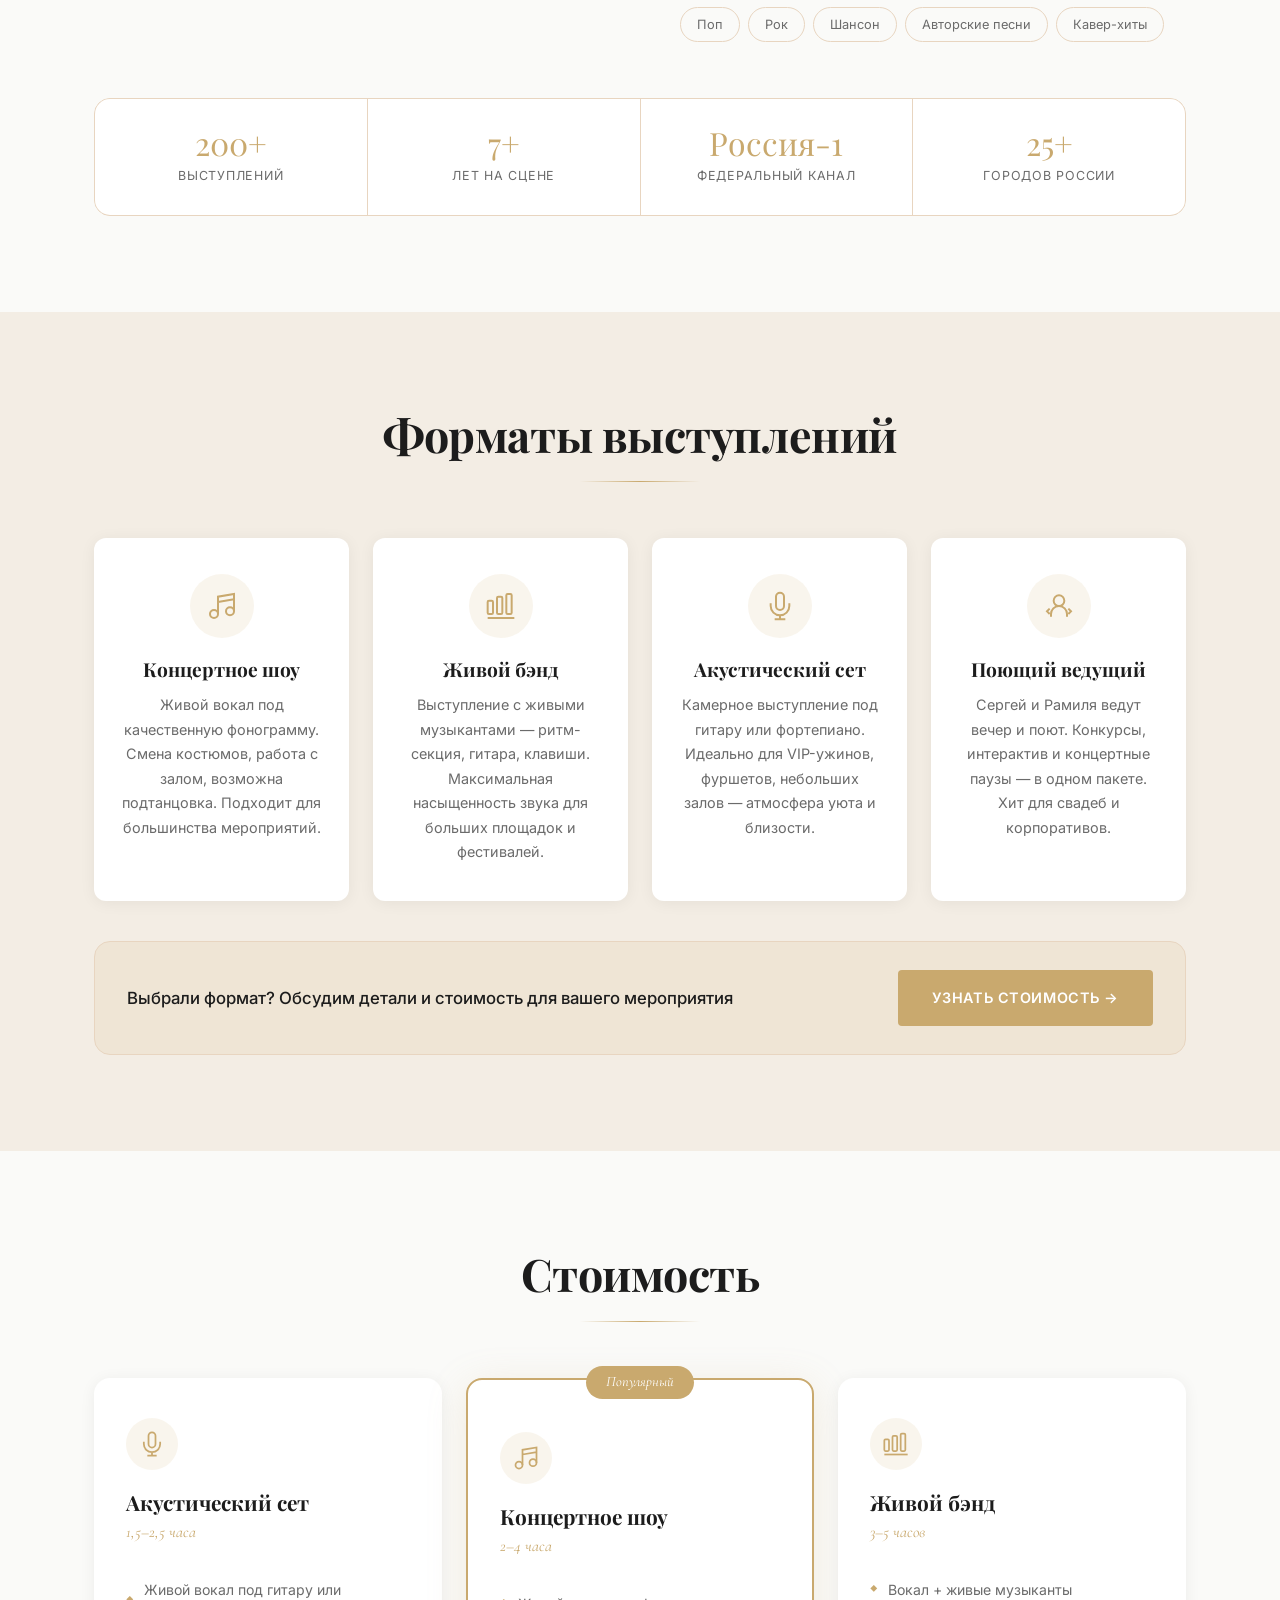
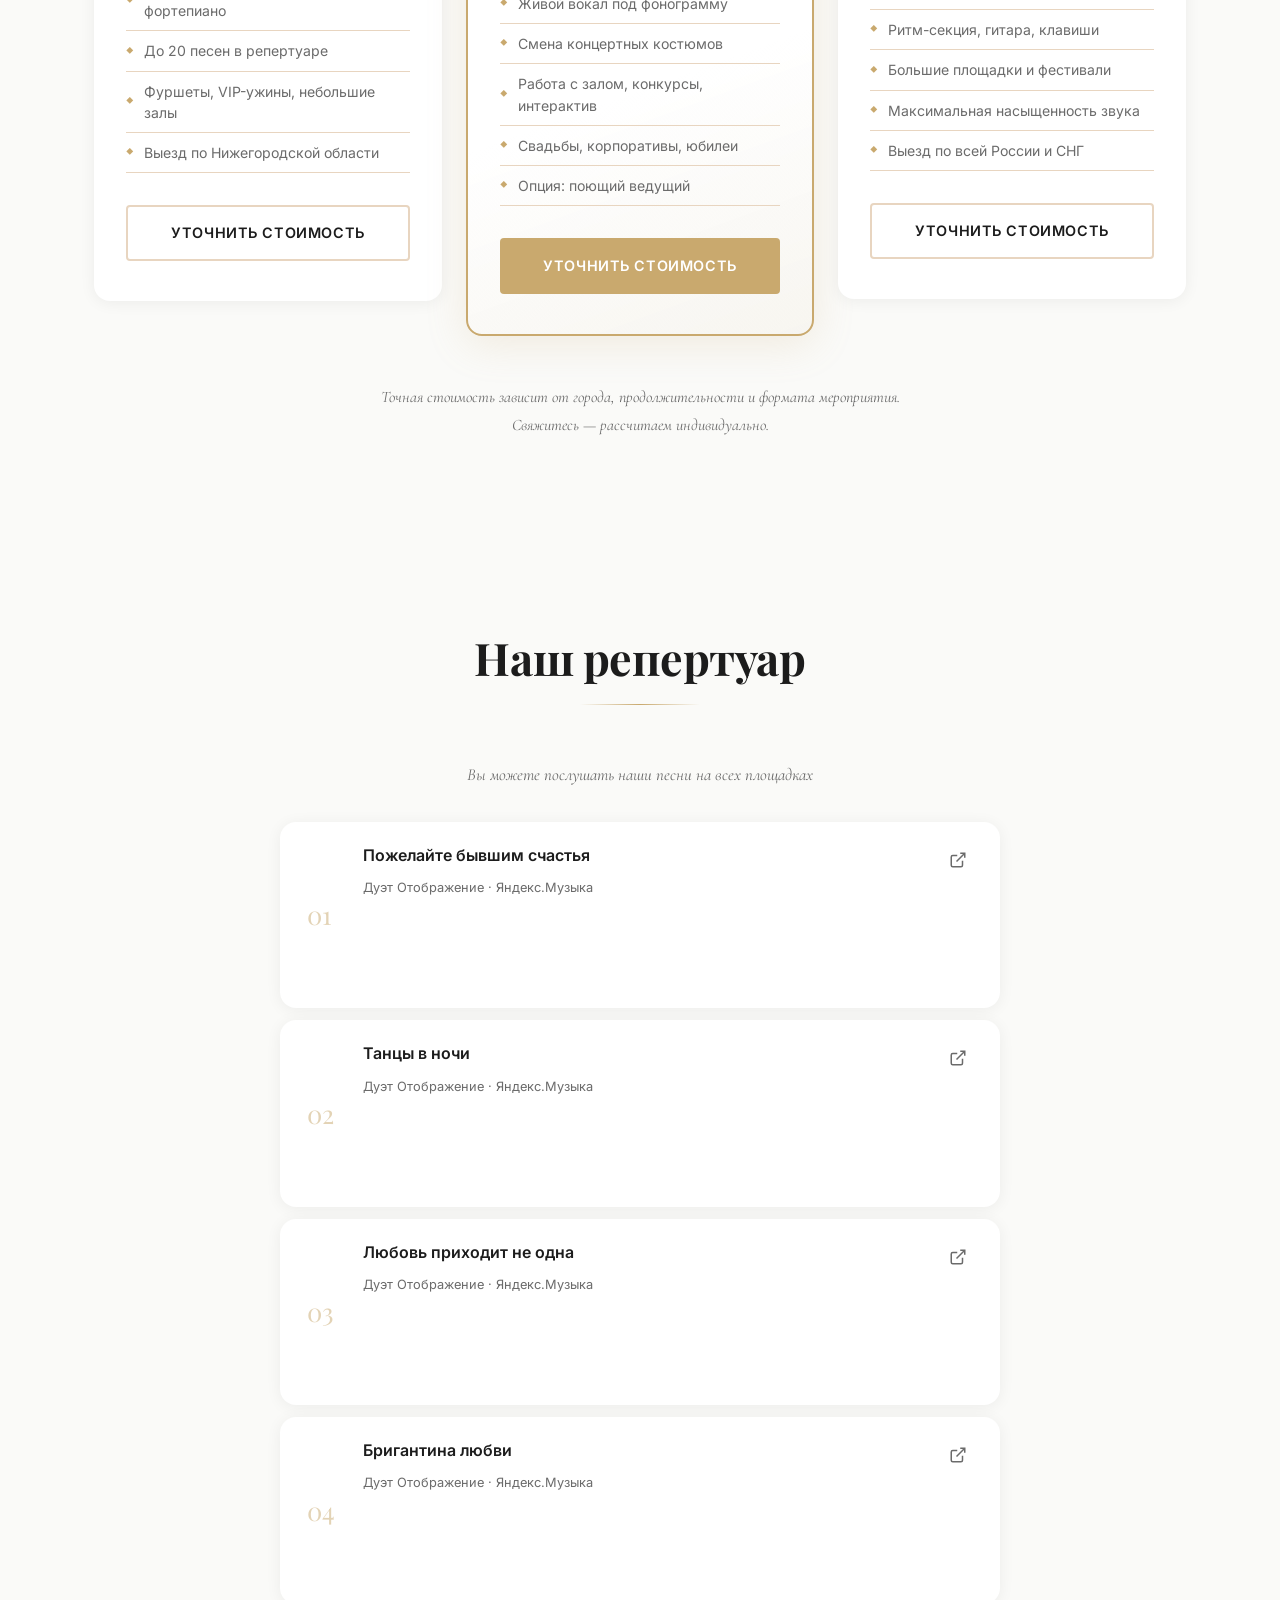
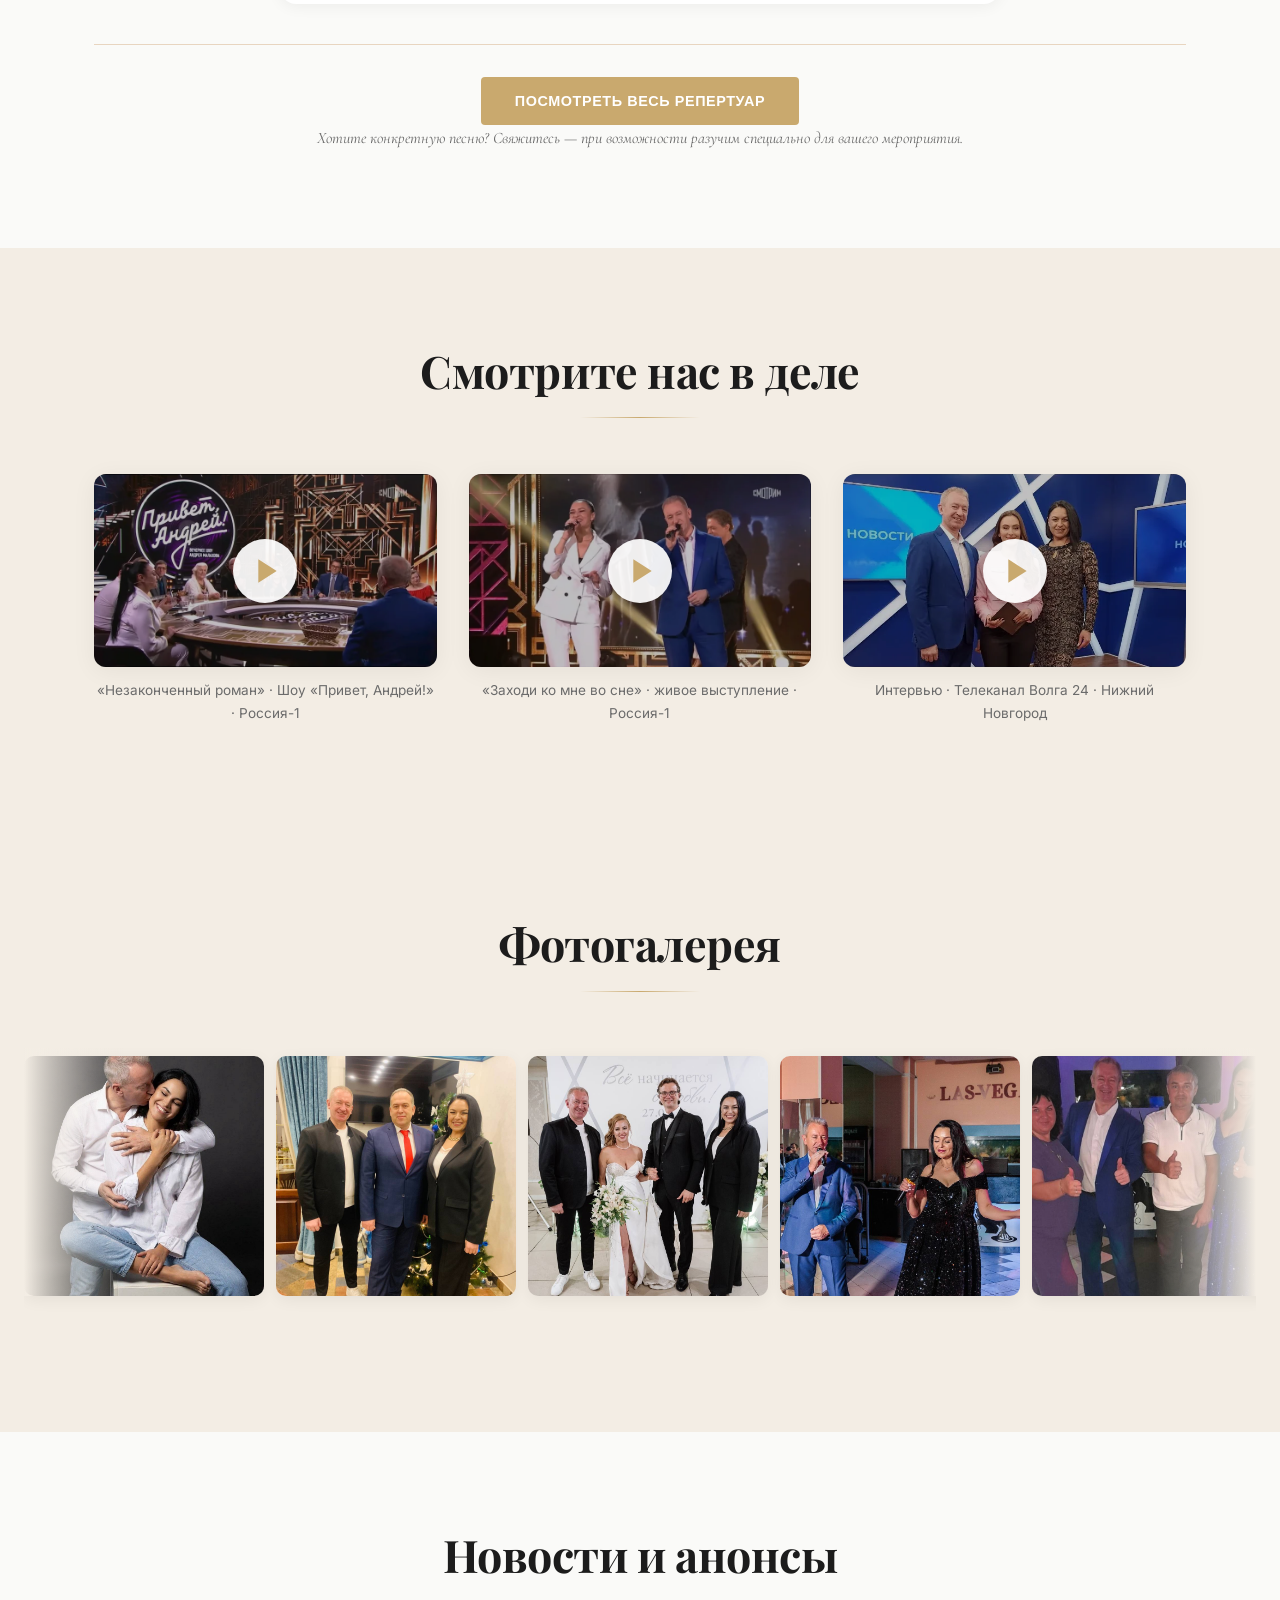
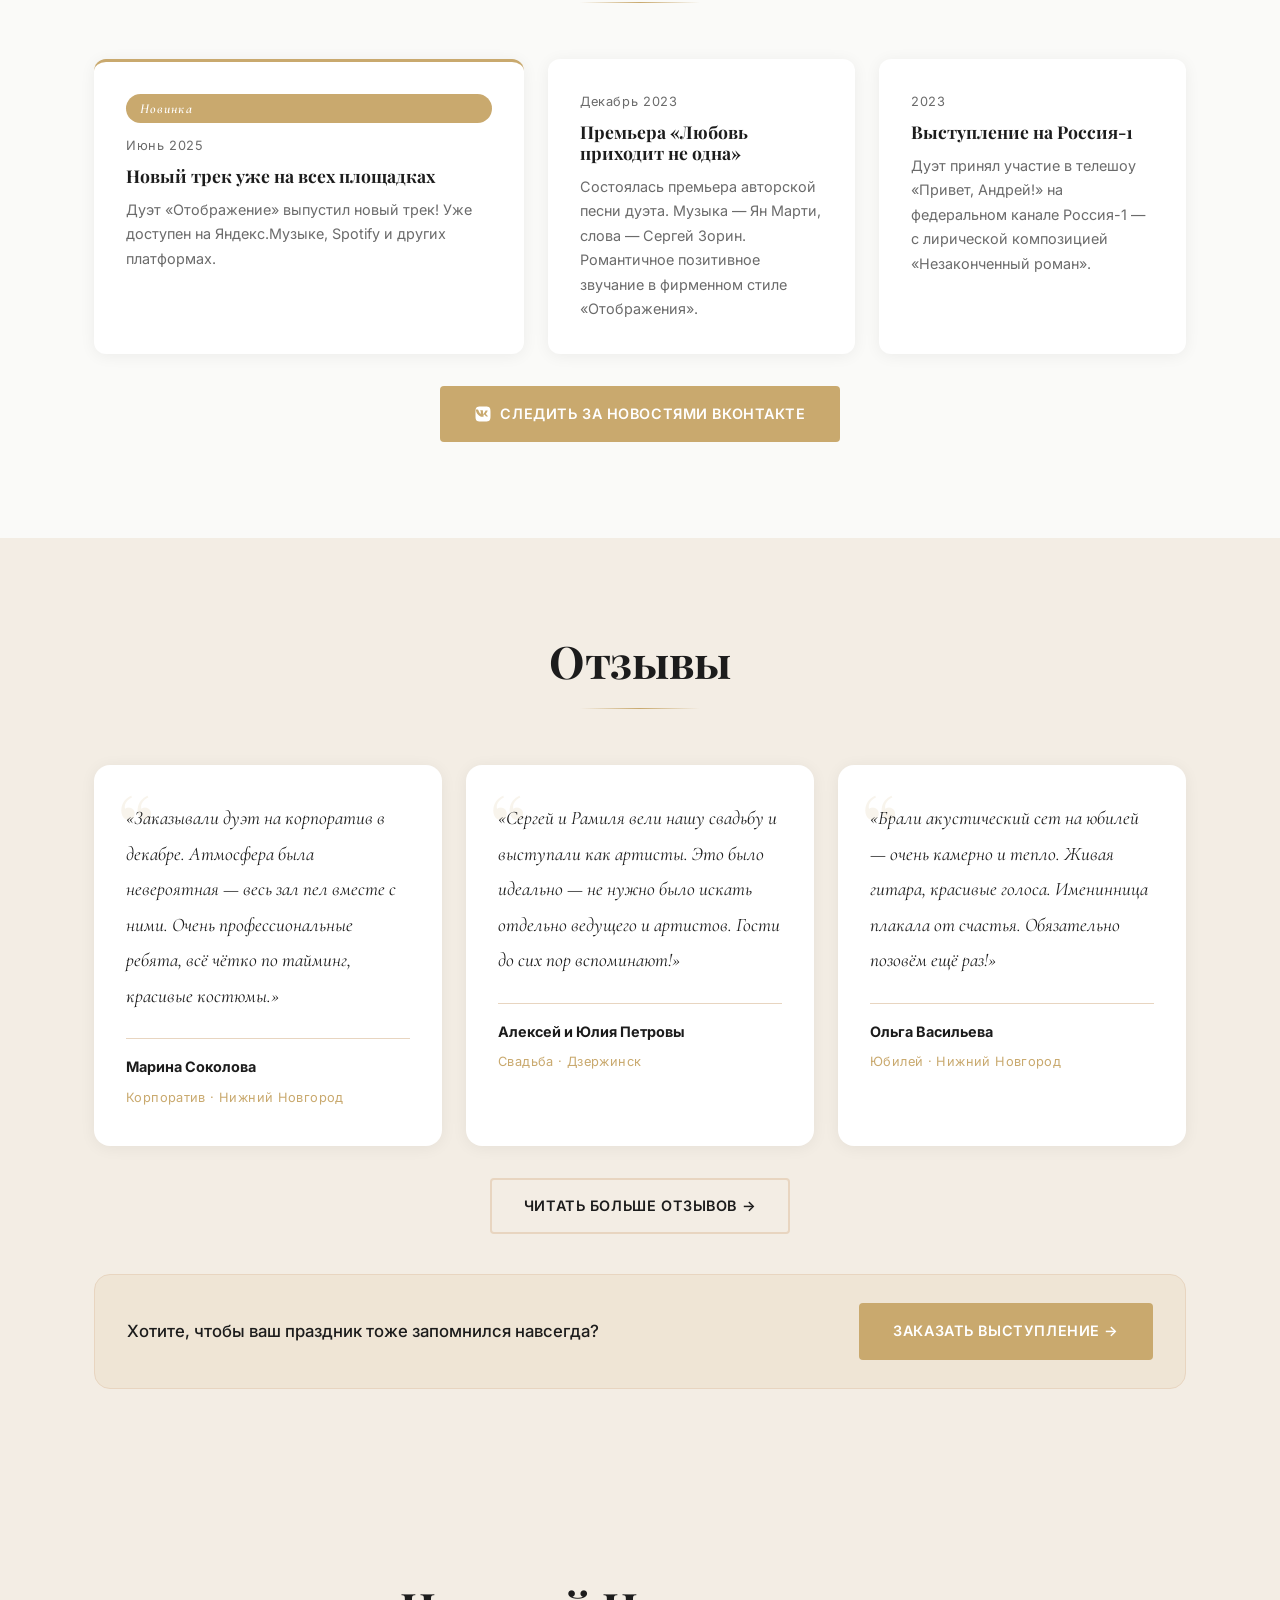
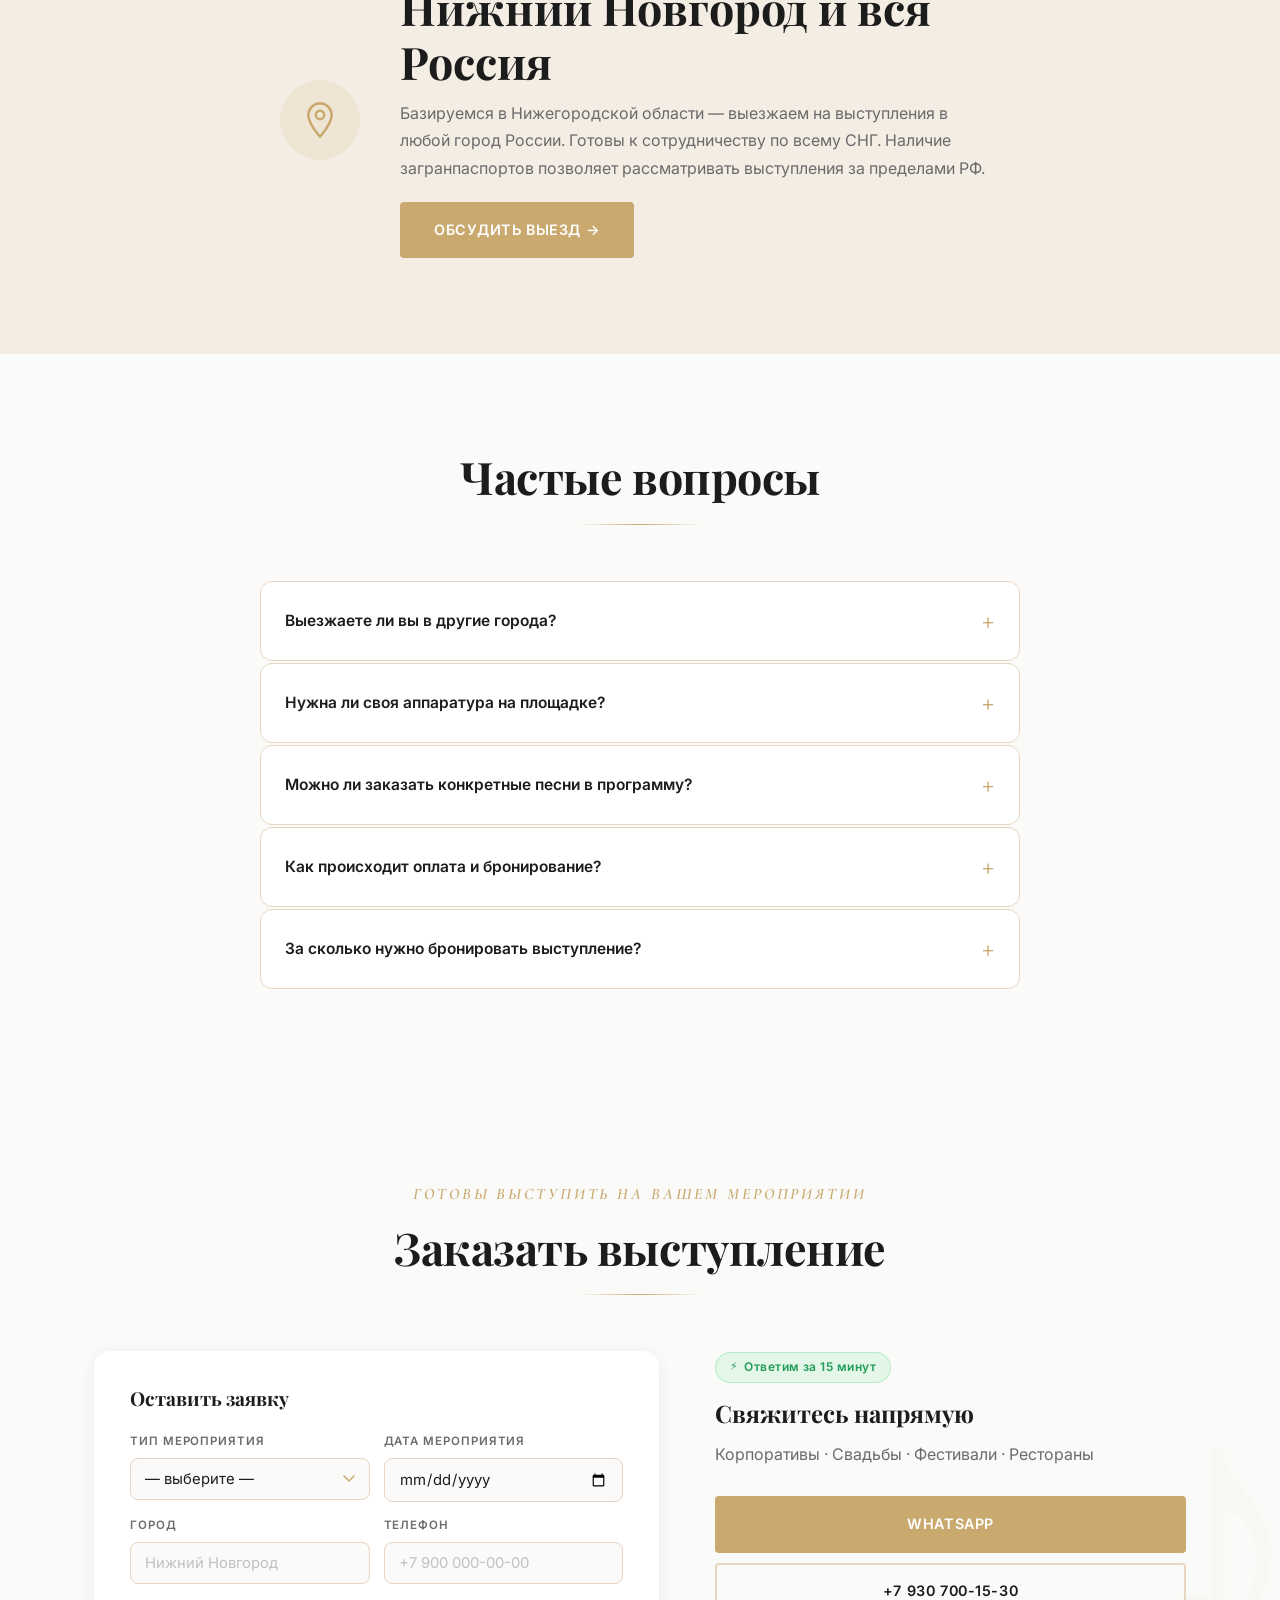
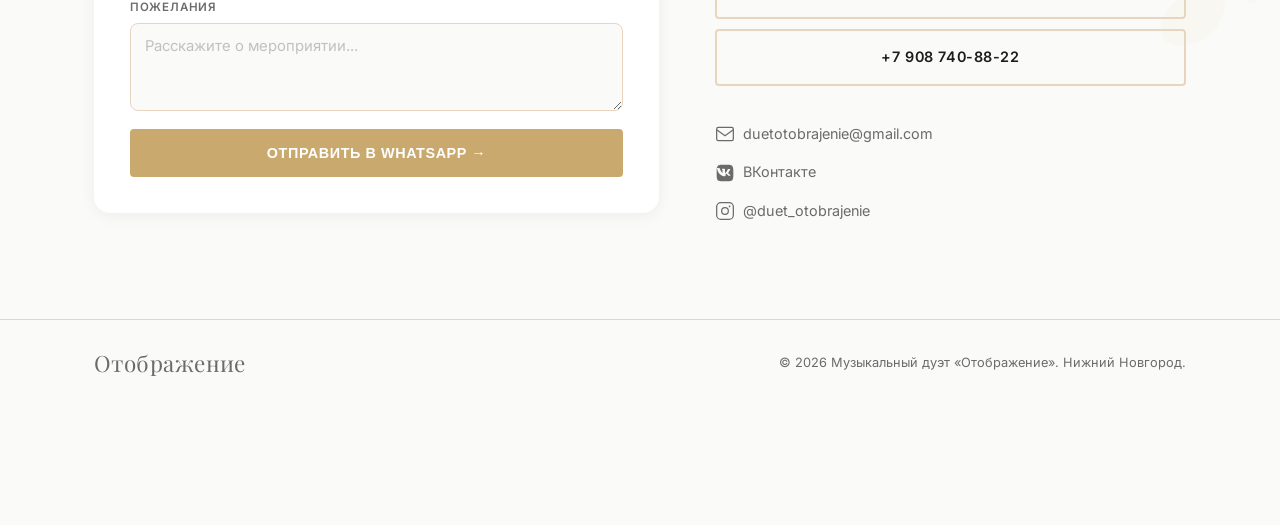
==== commit ee19eac2: "Improve FCP and TBT: critical CSS inline, idle DOM tasks FCP fixes: - Inline critical above-fold CSS" ====
--- a/index.html
+++ b/index.html
@@ -80,7 +80,64 @@
   <link rel="preconnect" href="https://fonts.gstatic.com" crossorigin>
   <link rel="preload" href="https://fonts.googleapis.com/css2?family=Cormorant+Garamond:ital,wght@0,600;1,400;1,500&family=Inter:wght@400;500;600&family=Playfair+Display:ital,wght@0,400;0,700;1,400&display=swap" as="style" onload="this.onload=null;this.rel='stylesheet'">
   <noscript><link href="https://fonts.googleapis.com/css2?family=Cormorant+Garamond:ital,wght@0,600;1,400;1,500&family=Inter:wght@400;500;600&family=Playfair+Display:ital,wght@0,400;0,700;1,400&display=swap" rel="stylesheet"></noscript>
-  <link rel="stylesheet" href="style.css">
+  <!-- Critical CSS inline — above-fold, unblocks FCP -->
+  <style>
+    :root{--bg:#FAFAF8;--bg-card:#FFFFFF;--text:#1C1C1C;--text-muted:#6B6B6B;--accent:#C9A96E;--accent-hover:#B8935A;--accent-light:rgba(201,169,110,.12);--border:#E8D5C0;--shadow:rgba(0,0,0,.06);--font-heading:'Playfair Display',Georgia,serif;--font-accent:'Cormorant Garamond',Georgia,serif;--font-body:'Inter',system-ui,sans-serif;--max-width:1140px;--section-padding:96px 24px}
+    [data-theme="dark"]{--bg:#120E0B;--bg-card:#1C1712;--text:#EDE4D5;--text-muted:#8A7A68;--border:#3A2E22;--shadow:rgba(0,0,0,.45);--accent-light:rgba(201,169,110,.1)}
+    *,*::before,*::after{box-sizing:border-box;margin:0;padding:0}
+    html{scroll-behavior:smooth}
+    body{background:var(--bg);color:var(--text);font-family:var(--font-body);font-size:16px;line-height:1.7;-webkit-font-smoothing:antialiased}
+    img{max-width:100%;display:block}a{color:inherit;text-decoration:none}
+    h1,h2,h3{font-family:var(--font-heading);line-height:1.2}
+    h1{font-size:clamp(2.4rem,6vw,4rem)}h2{font-size:clamp(1.8rem,4vw,2.8rem);margin-bottom:16px}h3{font-size:1.2rem;margin-bottom:8px}
+    .container{max-width:var(--max-width);margin:0 auto;padding:0 24px}
+    .fade-in{opacity:0;transform:translateY(24px) scale(.99);transition:opacity .7s ease,transform .7s ease}
+    .fade-in.visible{opacity:1;transform:translateY(0) scale(1)}
+    #header{position:fixed;top:0;left:0;right:0;z-index:100;transition:background .3s ease,box-shadow .3s ease;padding:0}
+    #header.scrolled{background:rgba(250,250,248,.97);backdrop-filter:blur(8px);box-shadow:0 1px 0 var(--border)}
+    [data-theme="dark"] #header.scrolled{background:rgba(18,14,11,.97);box-shadow:0 1px 0 #3A2E22}
+    .nav{display:flex;align-items:center;justify-content:space-between;height:72px}
+    .nav-logo{font-family:var(--font-heading);font-size:1.4rem;color:#fff;transition:color .3s;letter-spacing:.02em}
+    #header.scrolled .nav-logo{color:var(--text)}
+    .nav-links{display:flex;align-items:center;gap:clamp(14px,1.6vw,24px);list-style:none}
+    .nav-links a{font-size:.9rem;font-weight:500;letter-spacing:.04em;text-transform:uppercase;color:rgba(255,255,255,.9);transition:color .2s}
+    .nav-links a:hover{color:var(--accent)}
+    #header.scrolled .nav-links a{color:var(--text)}
+    #header.scrolled .nav-links a:hover{color:var(--accent)}
+    .nav-cta{background:var(--accent)!important;color:#fff!important;padding:10px 22px;border-radius:4px;transition:background .2s!important}
+    .nav-cta:hover{background:var(--accent-hover)!important}
+    .nav-burger{display:none;flex-direction:column;gap:5px;background:none;border:none;cursor:pointer;padding:4px}
+    .nav-burger span{display:block;width:24px;height:2px;background:#fff;transition:background .3s}
+    #header.scrolled .nav-burger span{background:var(--text)}
+    #hero{position:relative;min-height:100vh;display:flex;align-items:center;justify-content:center;overflow:hidden}
+    .hero-bg{position:absolute;inset:0;background:#2C1A0E}
+    .hero-img{position:absolute;inset:0;width:100%;height:100%;object-fit:cover;object-position:center top;opacity:0;transition:opacity 1.2s ease;transform-origin:center center}
+    .hero-img.loaded{opacity:1;animation:hero-kb 28s ease-in-out infinite alternate}
+    @keyframes hero-kb{0%{transform:scale(1) translate(0,0)}100%{transform:scale(1.09) translate(-1.2%,.6%)}}
+    .hero-overlay{position:absolute;inset:0;background:radial-gradient(ellipse 75% 65% at 50% 52%,rgba(5,2,1,.5) 0%,transparent 100%),linear-gradient(to bottom,rgba(8,4,2,.62) 0%,rgba(8,4,2,.38) 30%,rgba(8,4,2,.48) 60%,rgba(4,2,1,.9) 100%)}
+    [data-theme="dark"] .hero-overlay{background:radial-gradient(ellipse 75% 65% at 50% 52%,rgba(2,1,0,.62) 0%,transparent 100%),linear-gradient(to bottom,rgba(4,2,1,.75) 0%,rgba(4,2,1,.52) 30%,rgba(4,2,1,.62) 60%,rgba(2,1,0,.94) 100%)}
+    .hero-content{position:relative;z-index:1;text-align:center;color:#fff;padding-top:100px}
+    .hero-label{font-size:.78rem;letter-spacing:.25em;text-transform:uppercase;color:var(--accent);margin-bottom:20px;font-weight:500;display:inline-flex;align-items:center;gap:14px;text-shadow:0 1px 12px rgba(0,0,0,.8)}
+    .hero-label::before,.hero-label::after{content:'';display:inline-block;width:36px;height:1px;background:var(--accent);opacity:.65}
+    .hero-content h1{color:#fff;margin-bottom:24px;text-shadow:0 2px 24px rgba(0,0,0,.7),0 4px 64px rgba(0,0,0,.4);letter-spacing:.01em}
+    .hero-sub{font-family:var(--font-accent);font-size:1.35rem;color:rgba(255,255,255,.85);margin-bottom:40px;line-height:1.9;text-shadow:0 1px 16px rgba(0,0,0,.65);font-style:italic;letter-spacing:.02em}
+    .hero-actions{display:flex;gap:16px;justify-content:center;flex-wrap:wrap;margin-bottom:32px}
+    .btn{display:inline-flex;align-items:center;justify-content:center;padding:14px 32px;border-radius:4px;font-size:.9rem;font-weight:600;letter-spacing:.04em;text-transform:uppercase;transition:all .2s ease;cursor:pointer;border:2px solid transparent}
+    .btn-primary,.btn-accent{background:var(--accent);color:#fff}
+    .btn-primary:hover,.btn-accent:hover{background:var(--accent-hover)}
+    .btn-primary:hover{transform:translateY(-1px);box-shadow:0 8px 24px rgba(201,169,110,.4)}
+    .btn-ghost{border-color:rgba(255,255,255,.6);color:#fff}
+    .btn-ghost:hover{border-color:#fff;background:rgba(255,255,255,.1)}
+    .hero-tv{font-size:.8rem;color:rgba(255,255,255,.65);letter-spacing:.05em;text-shadow:0 1px 8px rgba(0,0,0,.7)}
+    .hero-scroll{position:absolute;bottom:32px;left:50%;transform:translateX(-50%);color:rgba(255,255,255,.6);animation:bounce 2s infinite}
+    @keyframes bounce{0%,100%{transform:translateX(-50%) translateY(0)}50%{transform:translateX(-50%) translateY(8px)}}
+    @media(prefers-reduced-motion:reduce){.hero-scroll{animation:none}.fade-in{transition:none}}
+  </style>
+  <!-- Full CSS async — non-render-blocking -->
+  <link rel="preload" href="style.css?v=2" as="style" onload="this.onload=null;this.rel='stylesheet'">
+  <noscript><link rel="stylesheet" href="style.css?v=2"></noscript>
+  <!-- Dark theme: must run before first paint to prevent FOUC -->
+  <script>(function(){var t=localStorage.getItem('theme')||'light';document.documentElement.setAttribute('data-theme',t);}());</script>
   <!-- Yandex.Metrika counter -->
   <script type="text/javascript">
     (function(m,e,t,r,i,k,a){
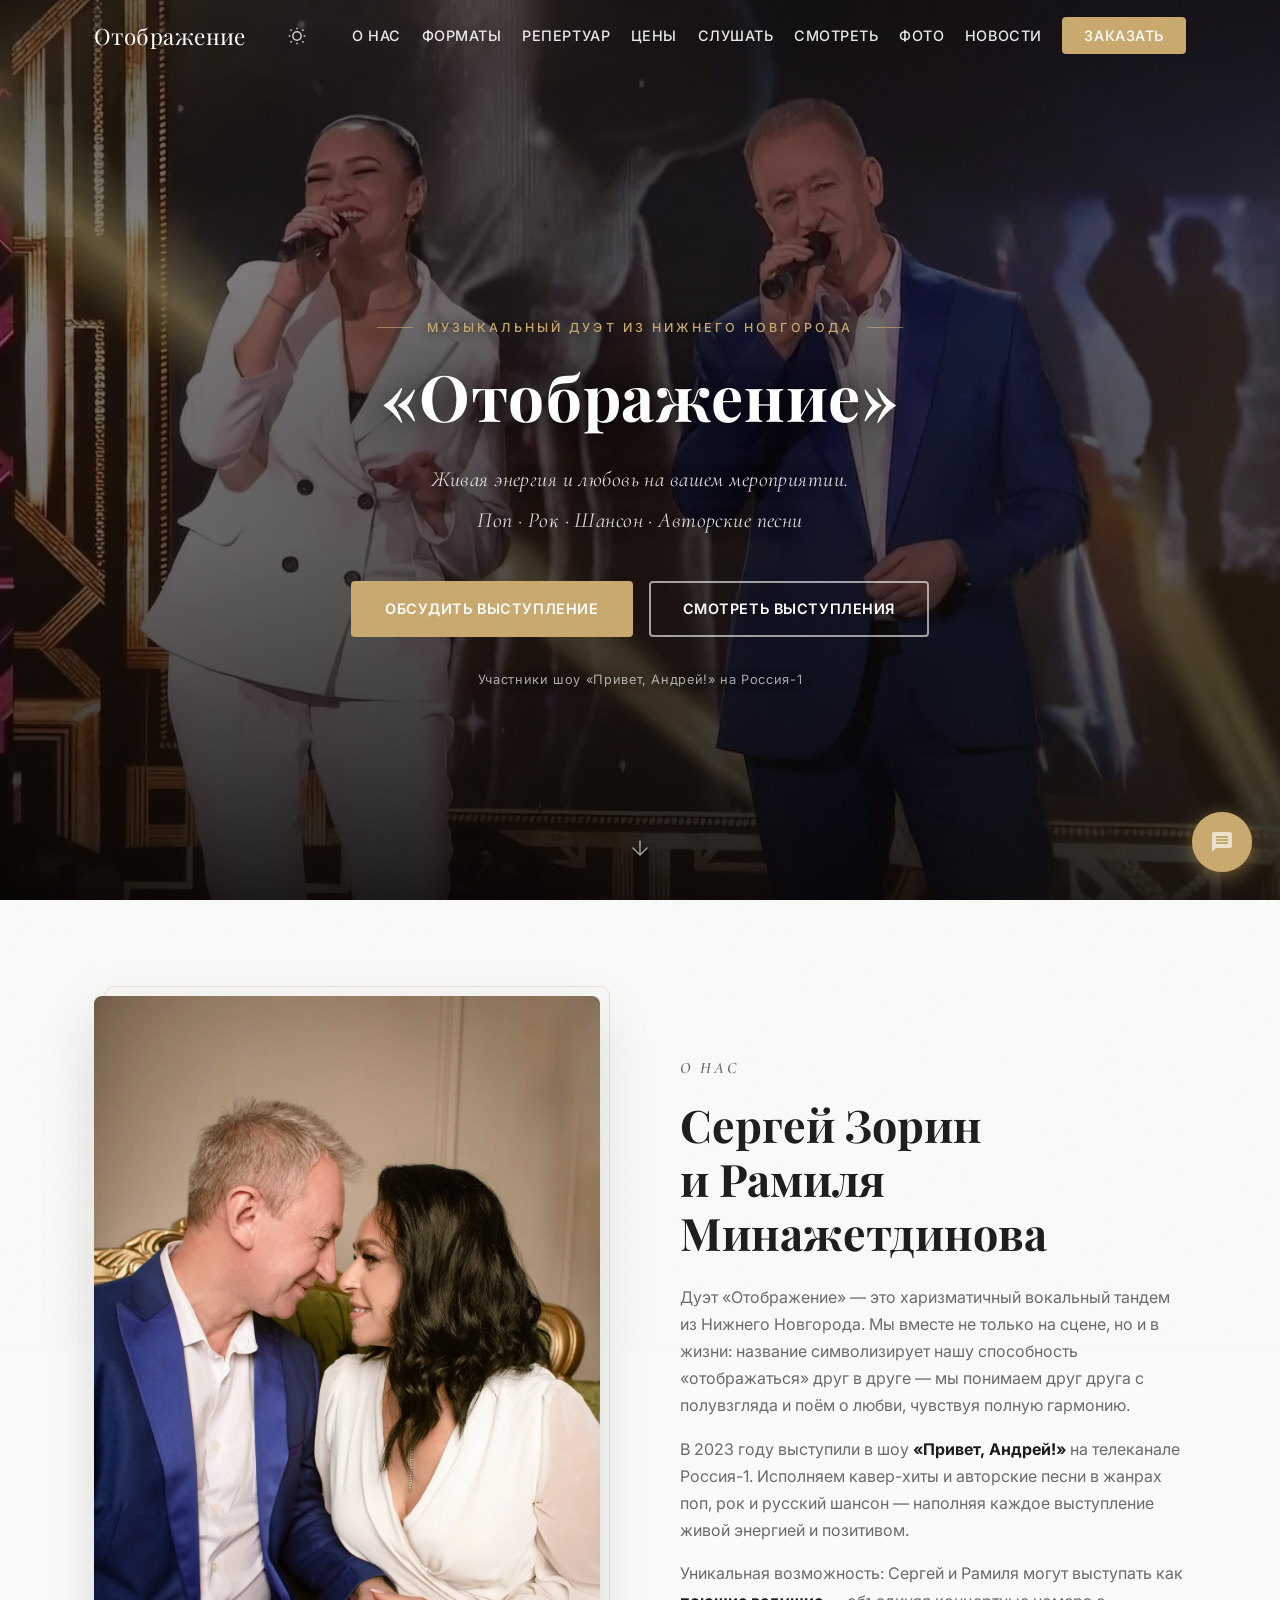
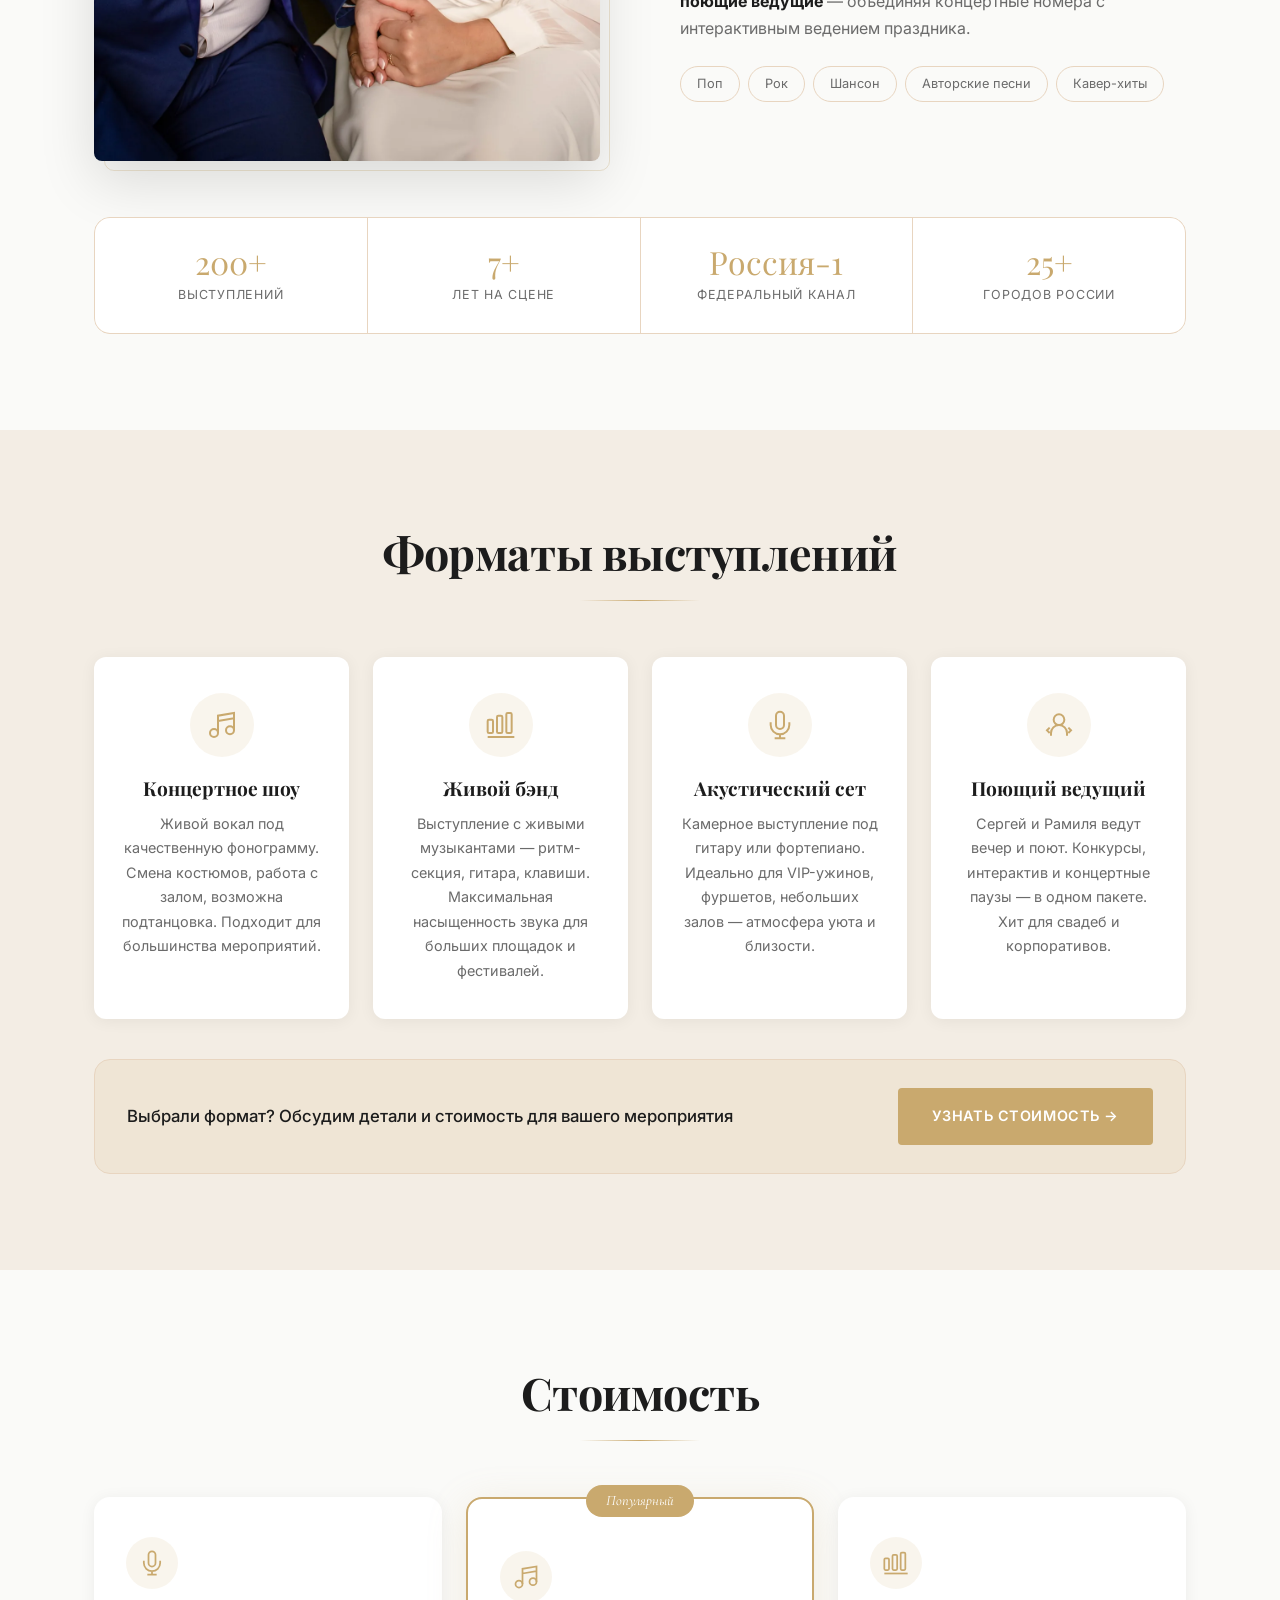
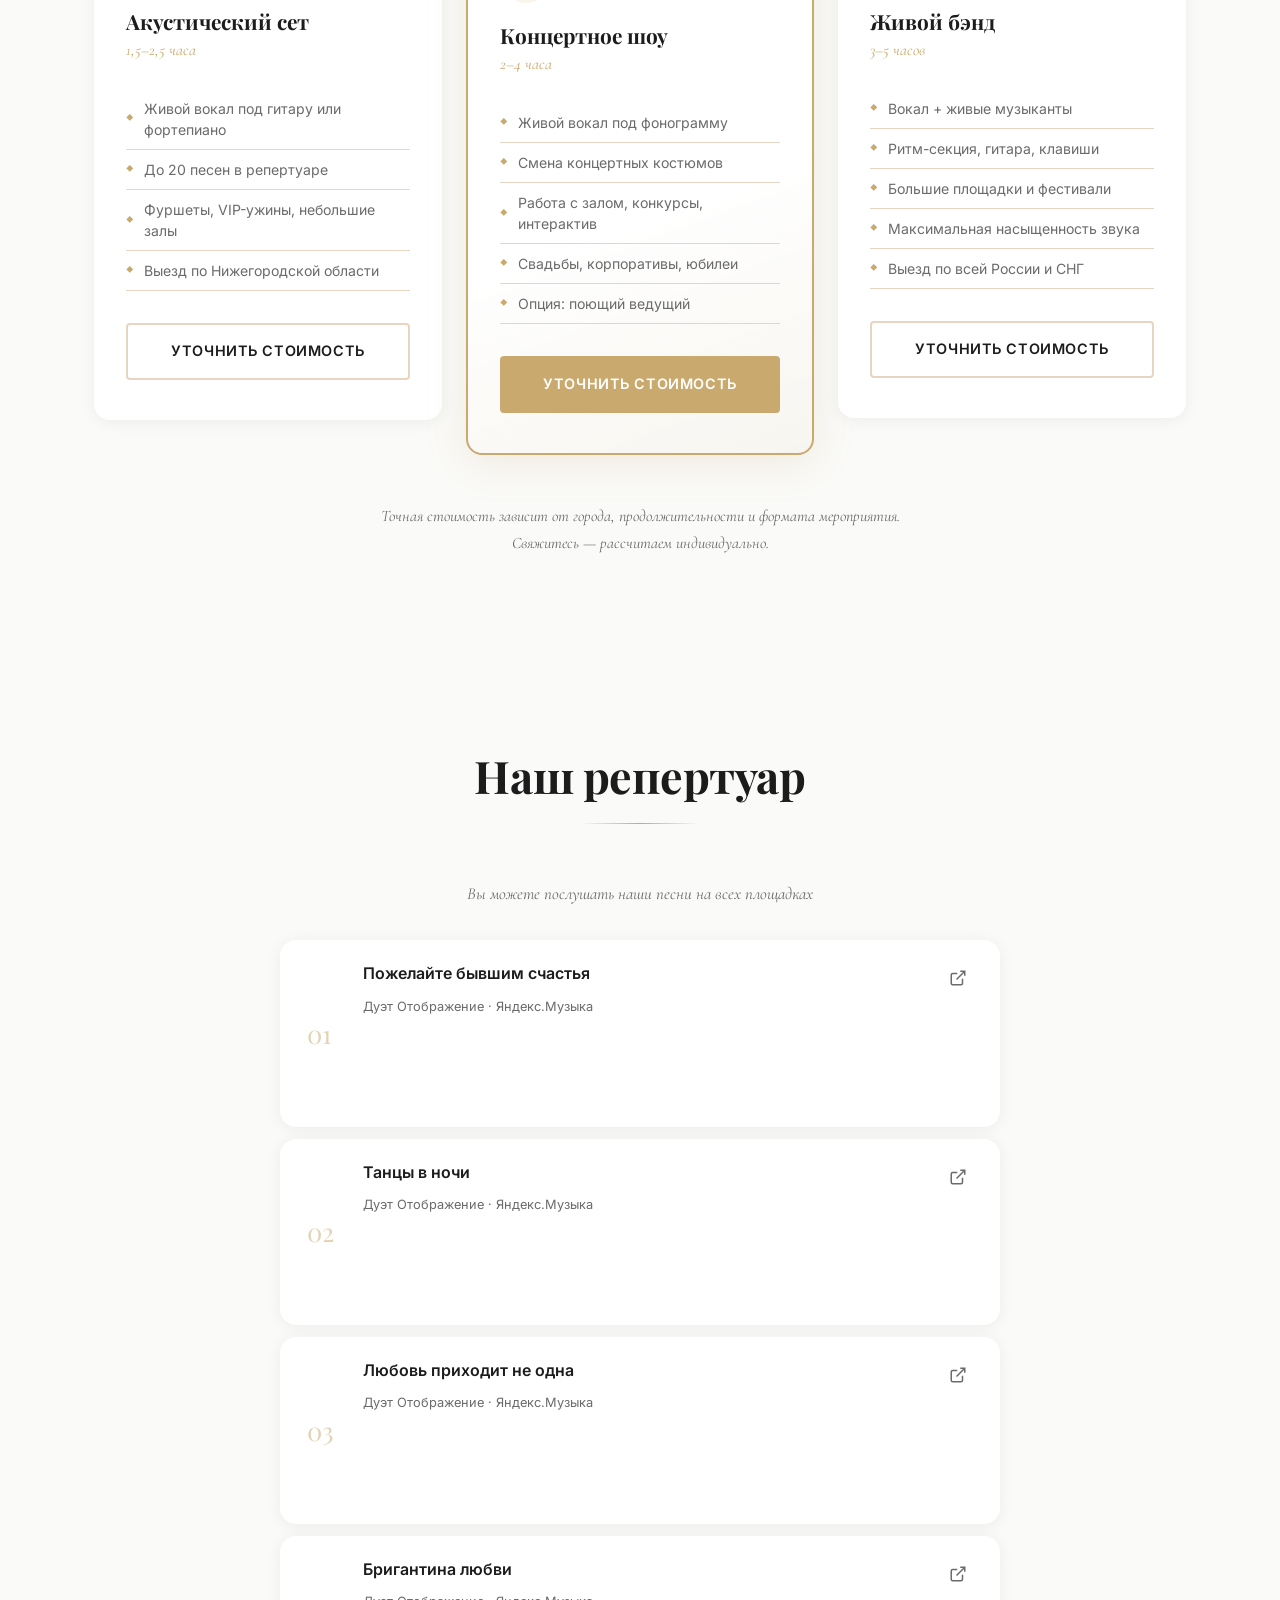
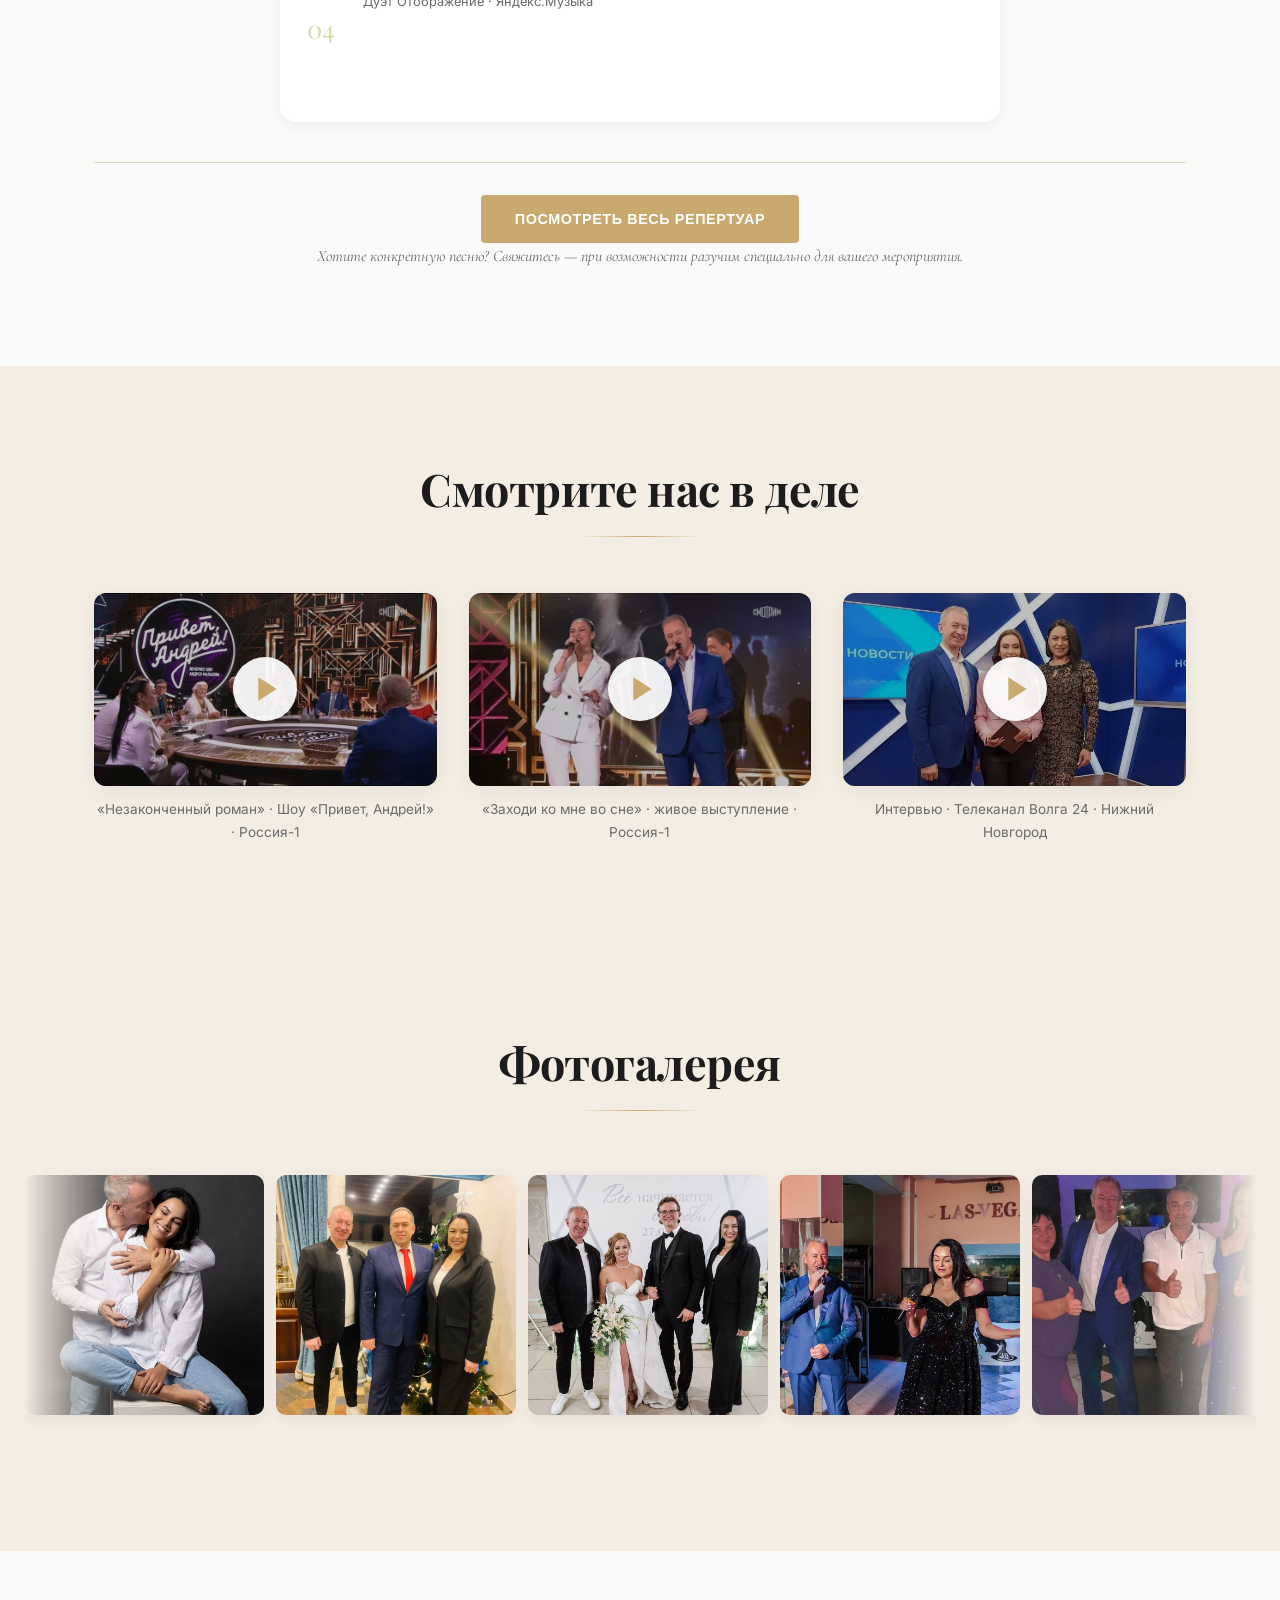
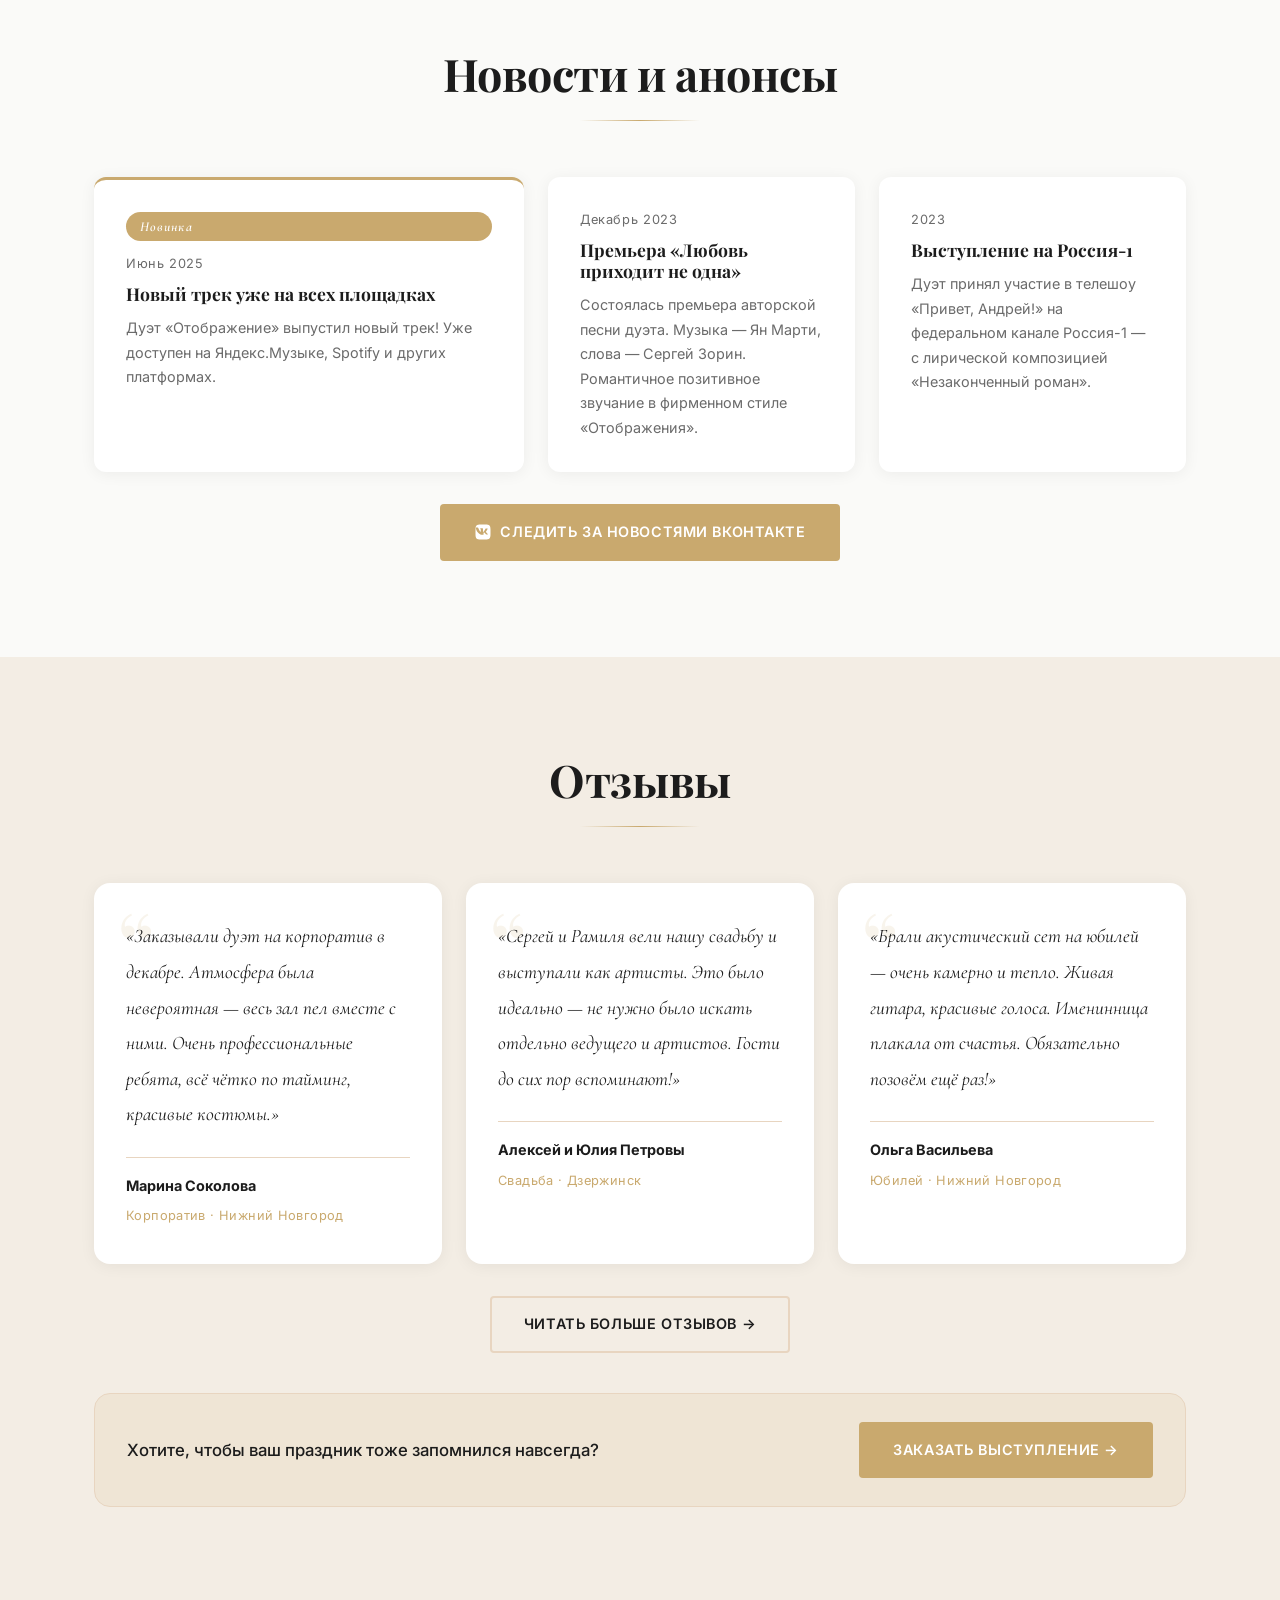
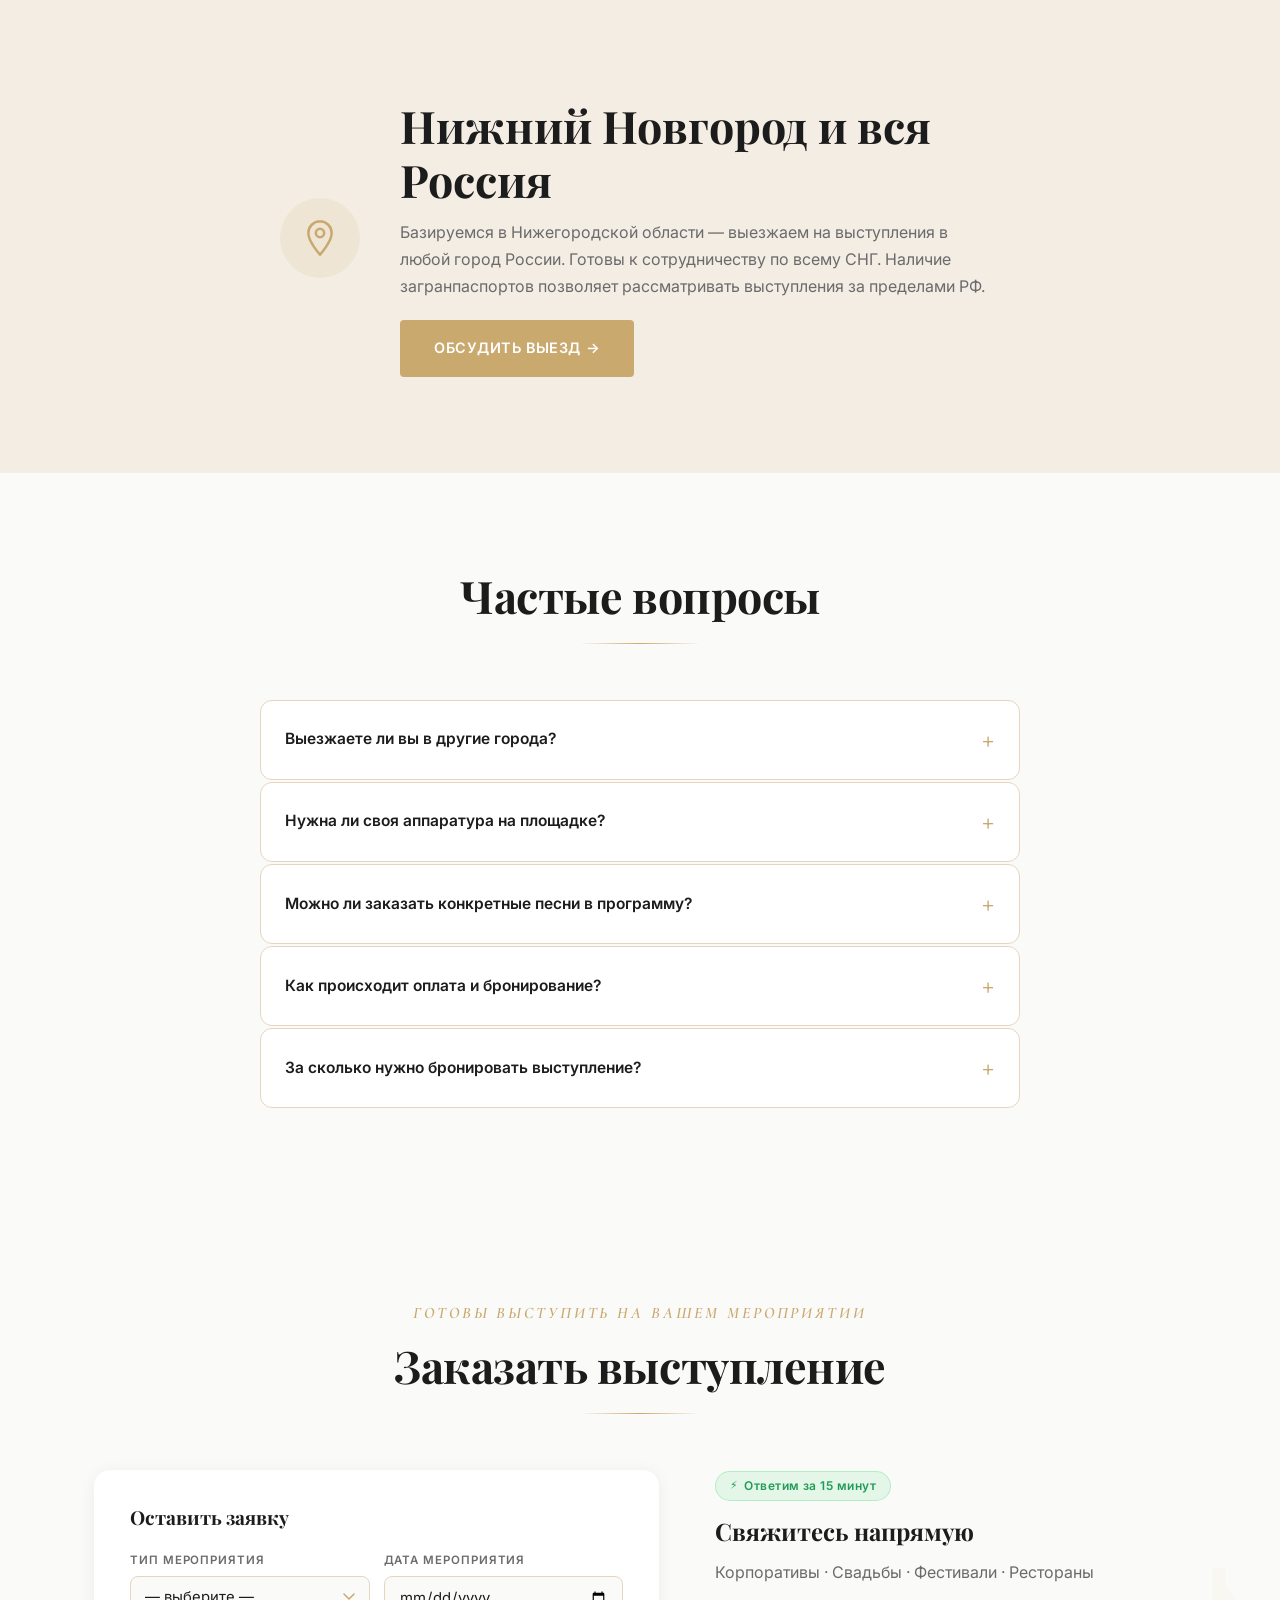
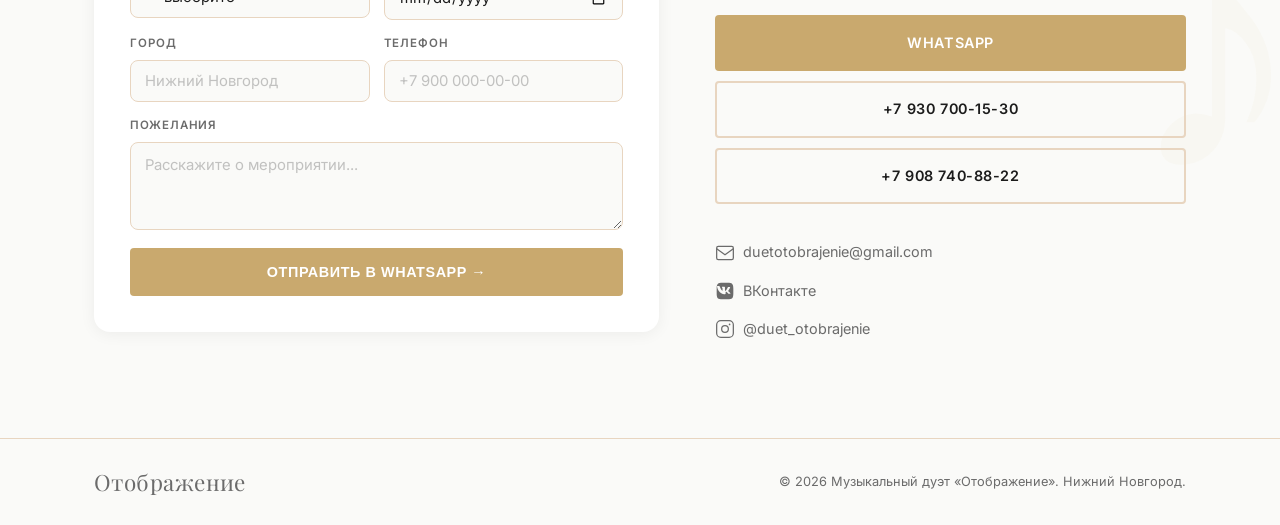
==== commit 76d23573: "Fix Yandex Music widget: add track-embed to critical CSS The contain:layout paint property on .track" ====
--- a/index.html
+++ b/index.html
@@ -132,6 +132,12 @@
     .hero-scroll{position:absolute;bottom:32px;left:50%;transform:translateX(-50%);color:rgba(255,255,255,.6);animation:bounce 2s infinite}
     @keyframes bounce{0%,100%{transform:translateX(-50%) translateY(0)}50%{transform:translateX(-50%) translateY(8px)}}
     @media(prefers-reduced-motion:reduce){.hero-scroll{animation:none}.fade-in{transition:none}}
+    /* Track embed — must be present before iframe loads */
+    .player-grid{display:flex;flex-direction:column;gap:12px;max-width:720px;margin:0 auto}
+    .track-card{display:flex;align-items:center;gap:20px;background:var(--bg-card);border-radius:16px;padding:20px 24px;box-shadow:0 2px 16px var(--shadow);border-left:3px solid transparent;transition:transform .2s ease,box-shadow .2s ease,border-left-color .25s ease}
+    .track-info{flex:1}
+    .track-embed{margin-top:10px;overflow:hidden;contain:layout paint;border-radius:6px}
+    .track-embed iframe{display:block;border-radius:6px;border:none}
   </style>
   <!-- Full CSS async — non-render-blocking -->
   <link rel="preload" href="style.css?v=2" as="style" onload="this.onload=null;this.rel='stylesheet'">
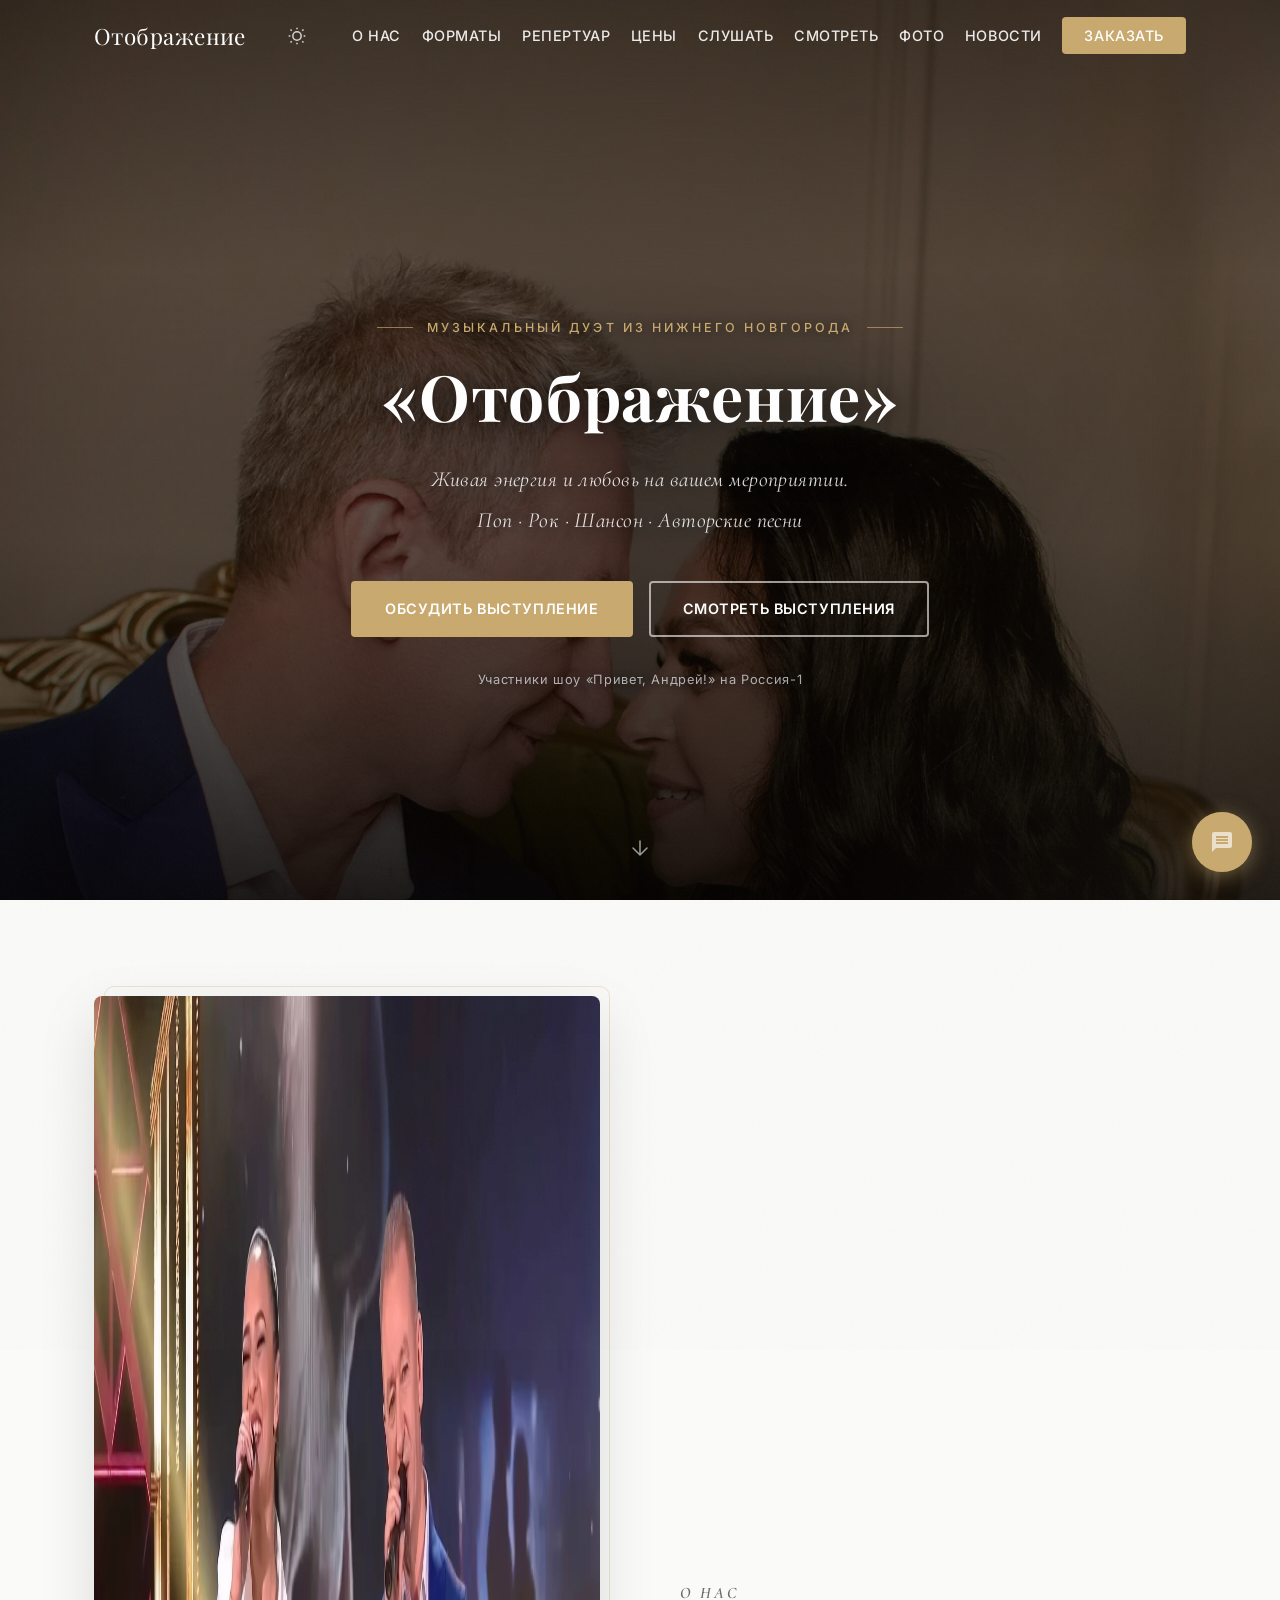
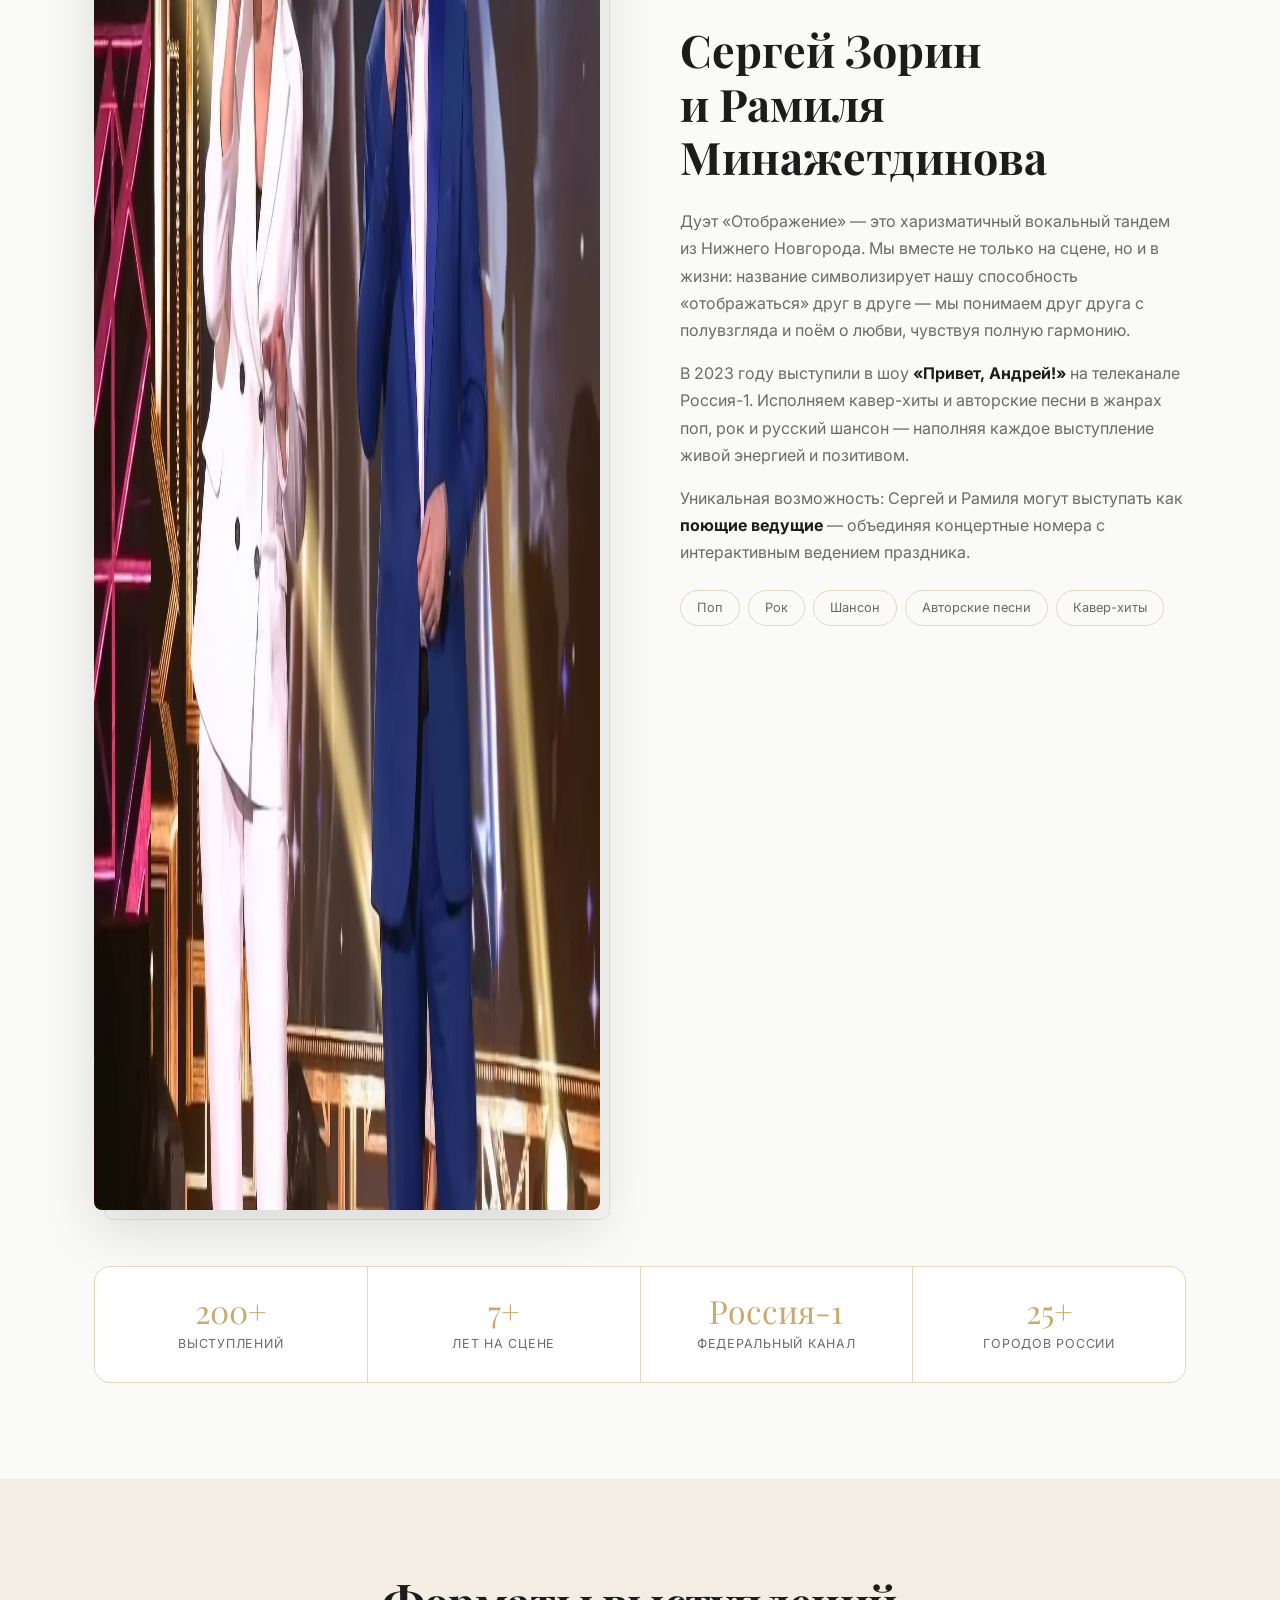
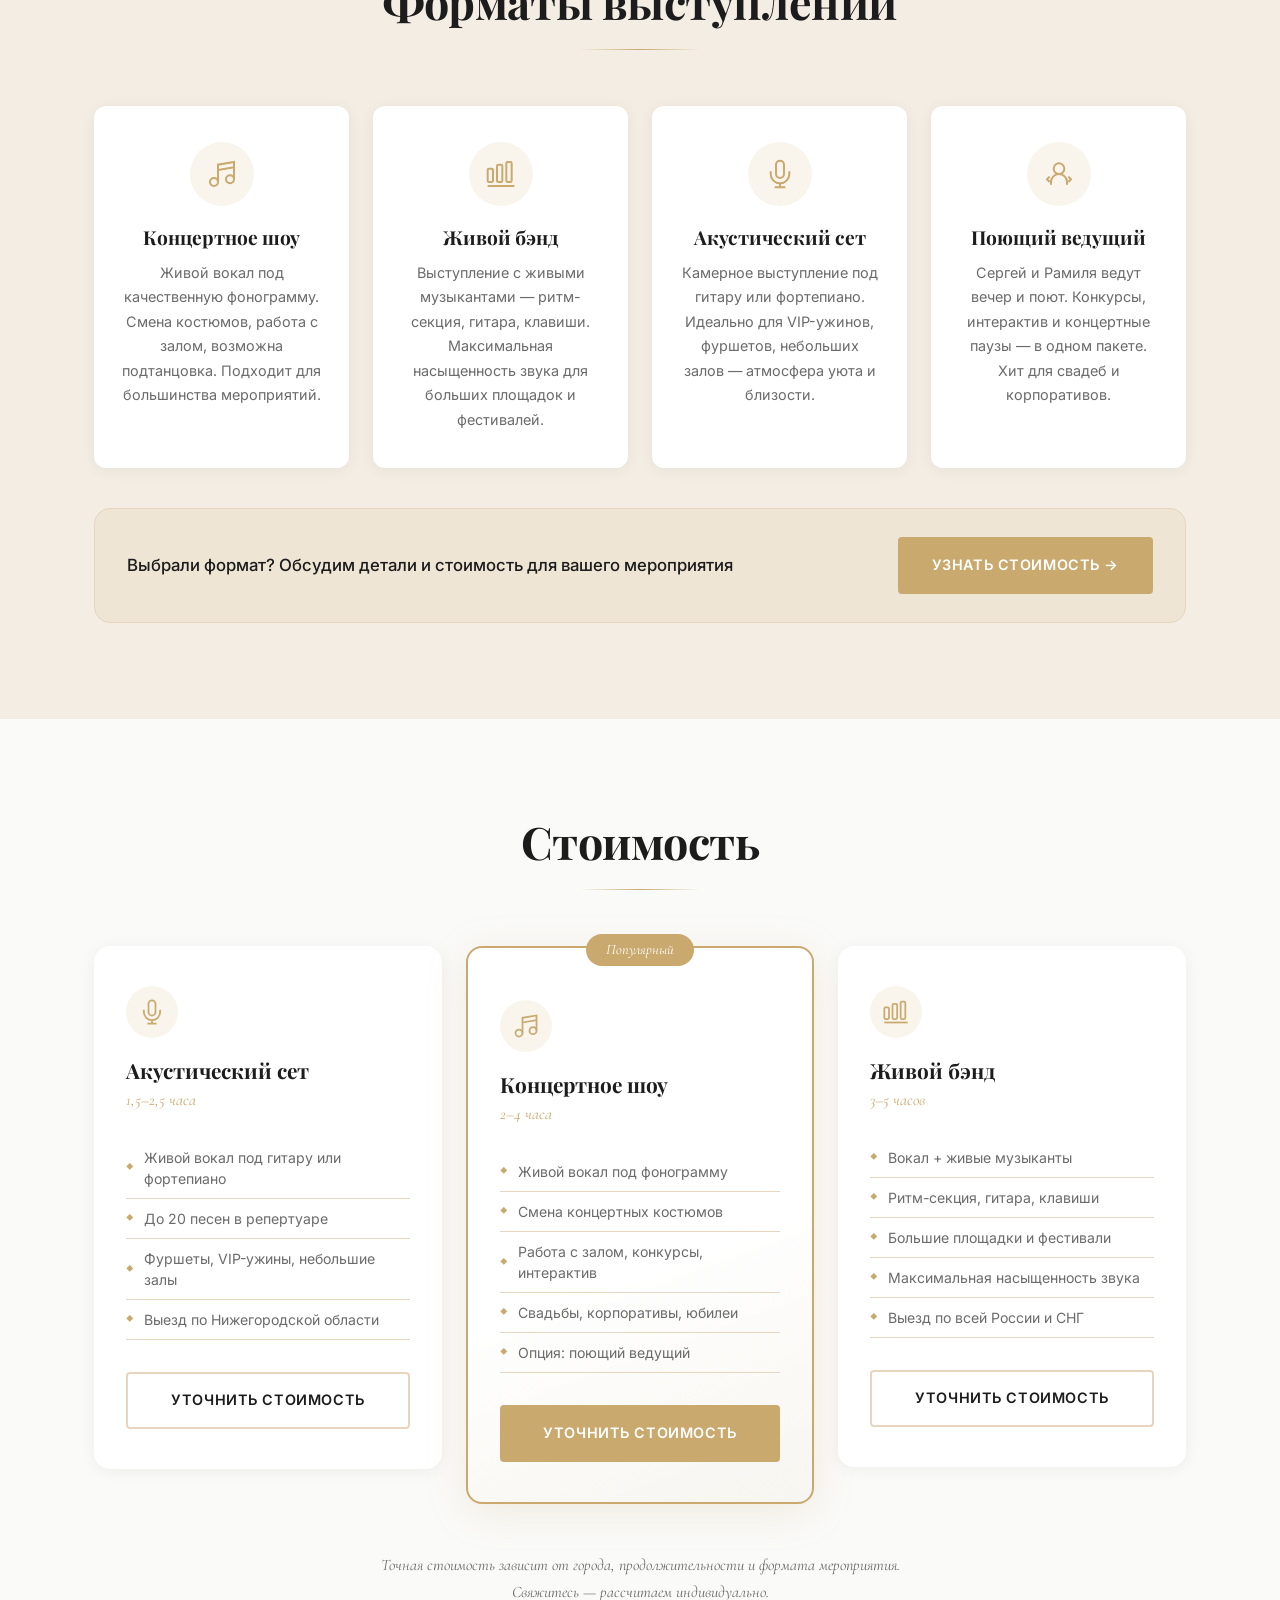
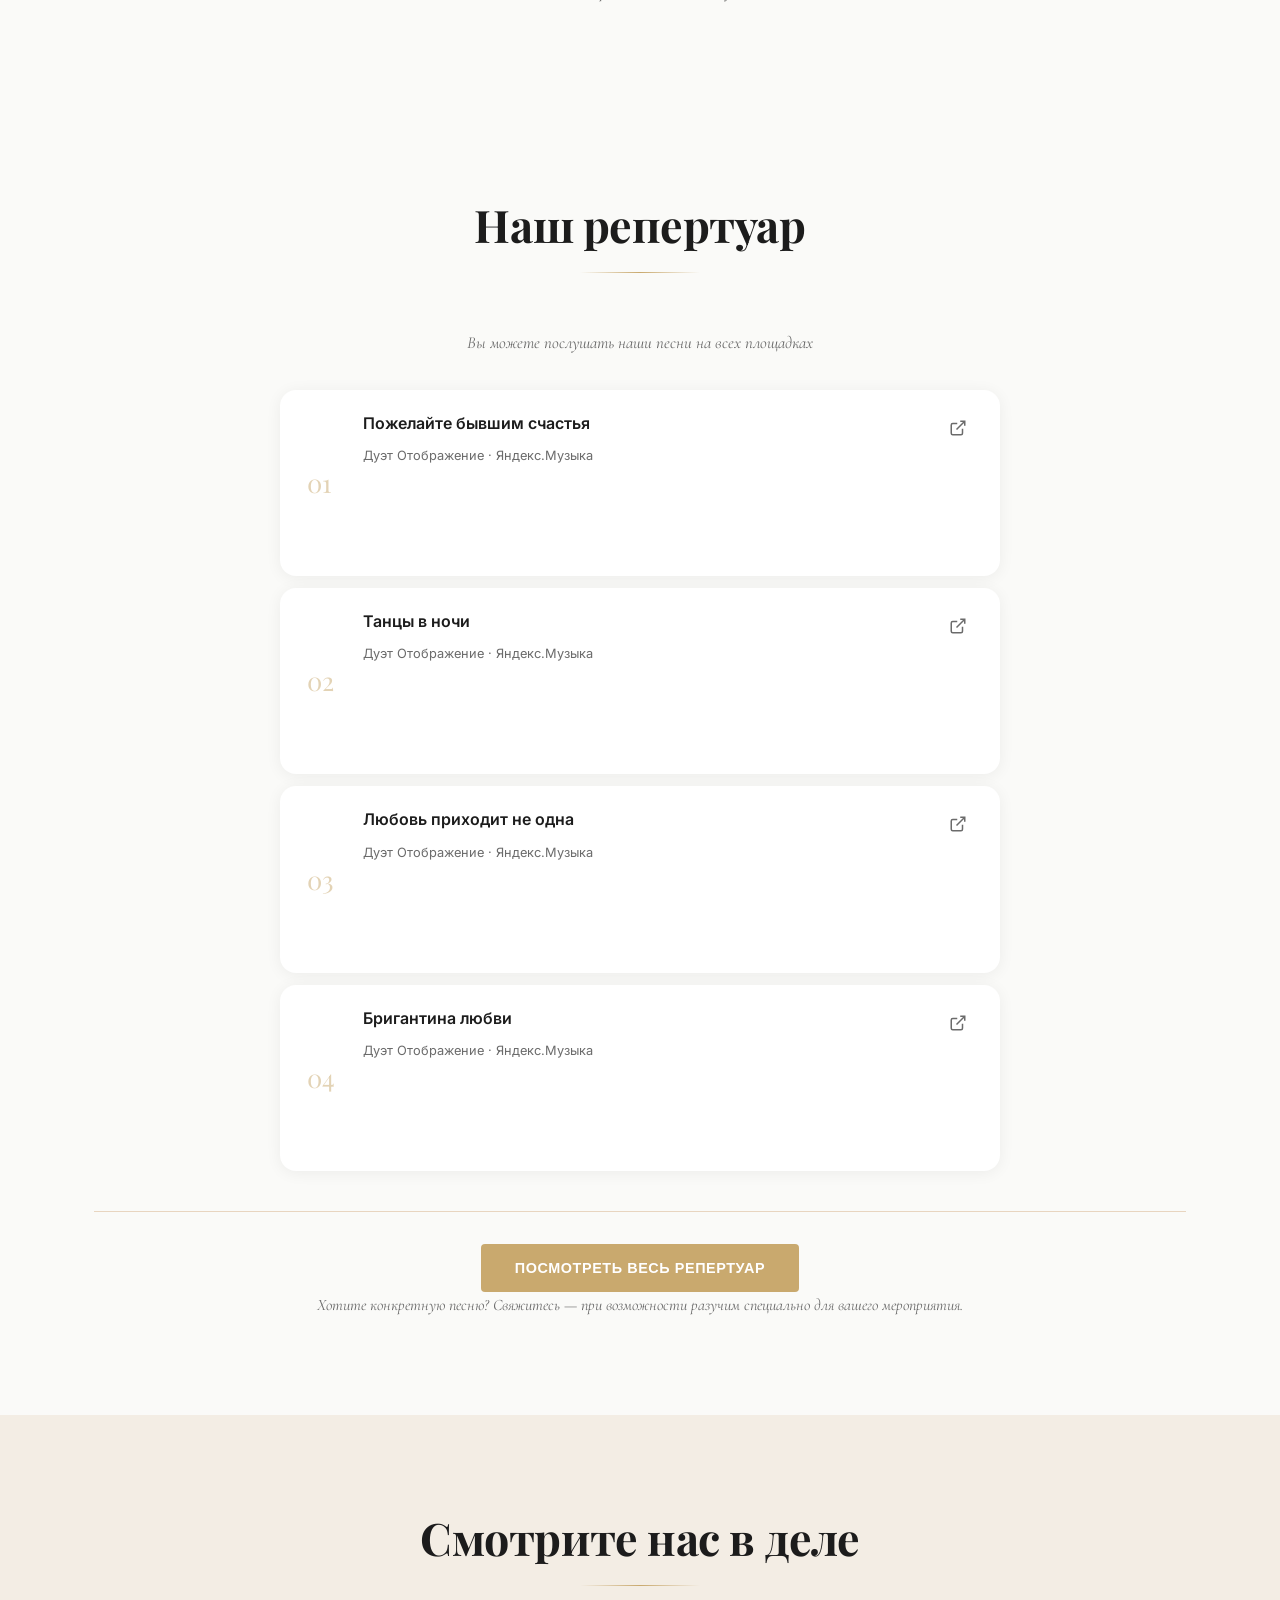
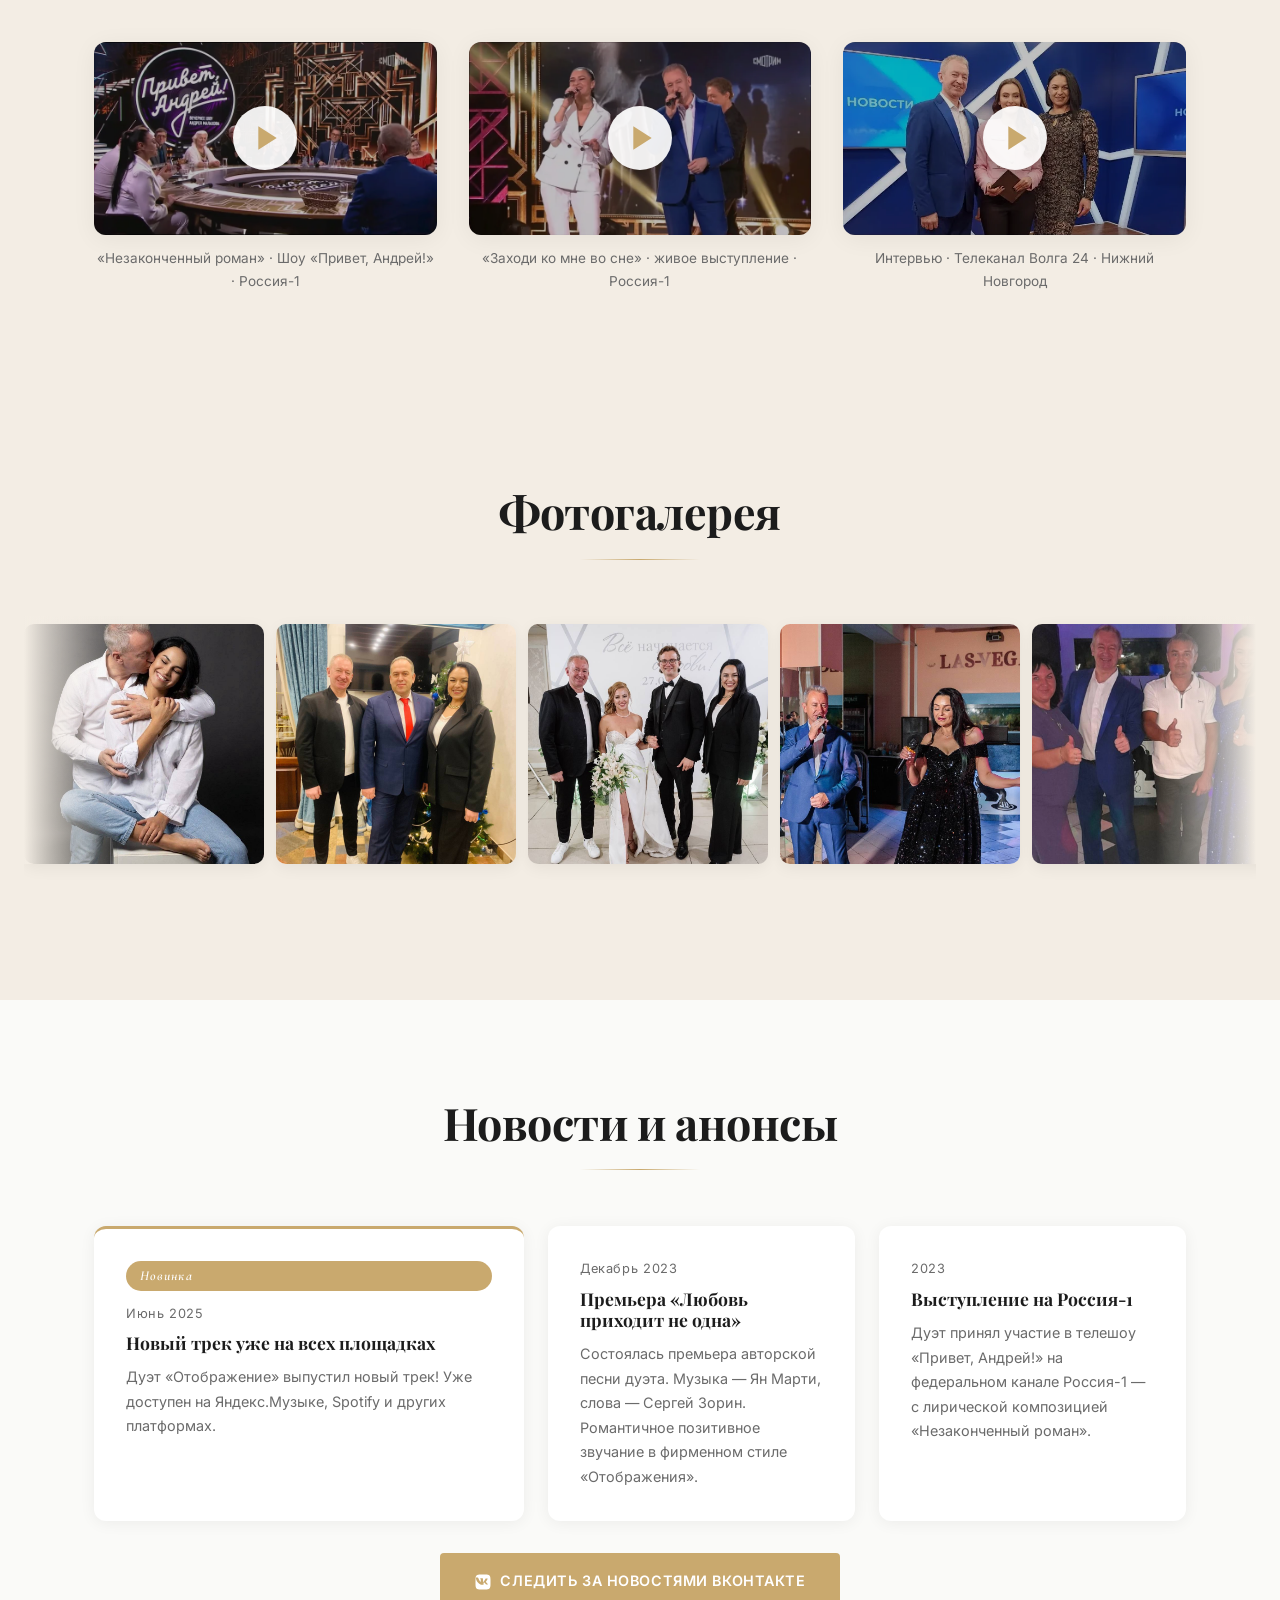
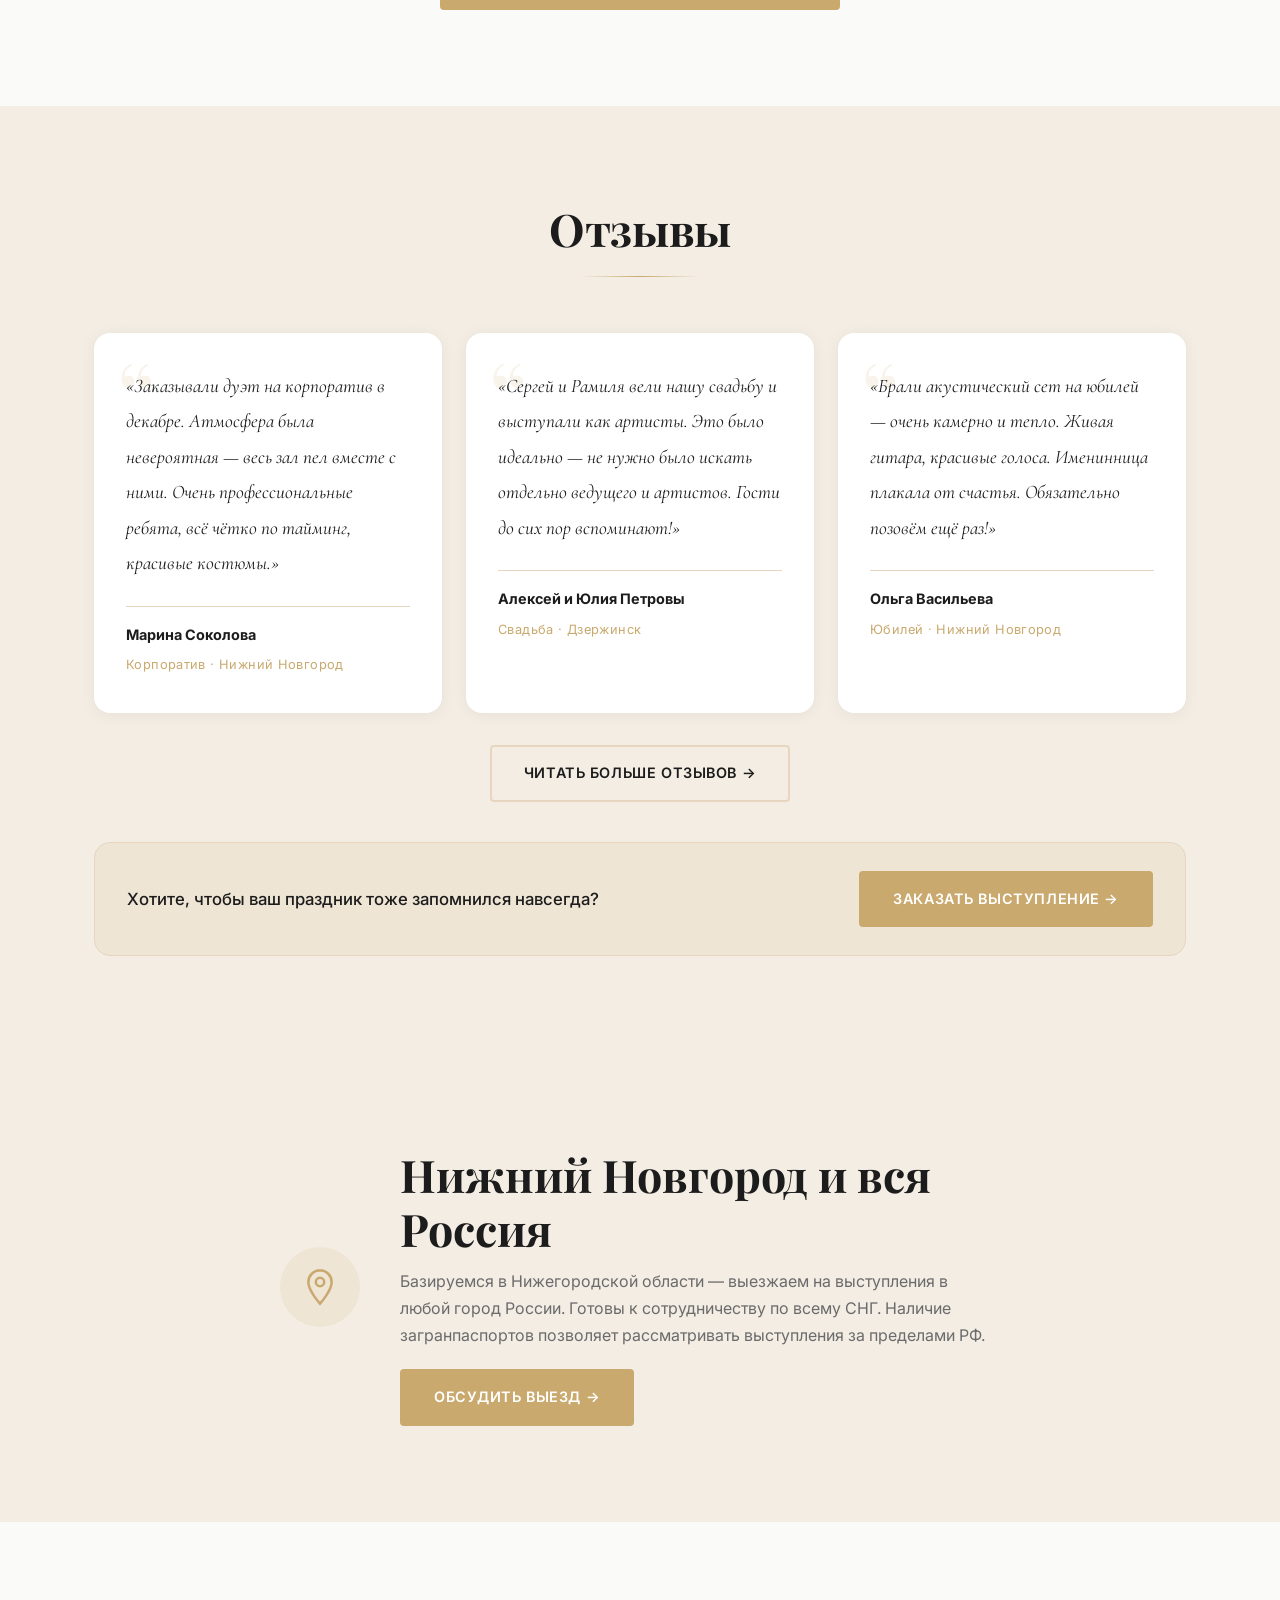
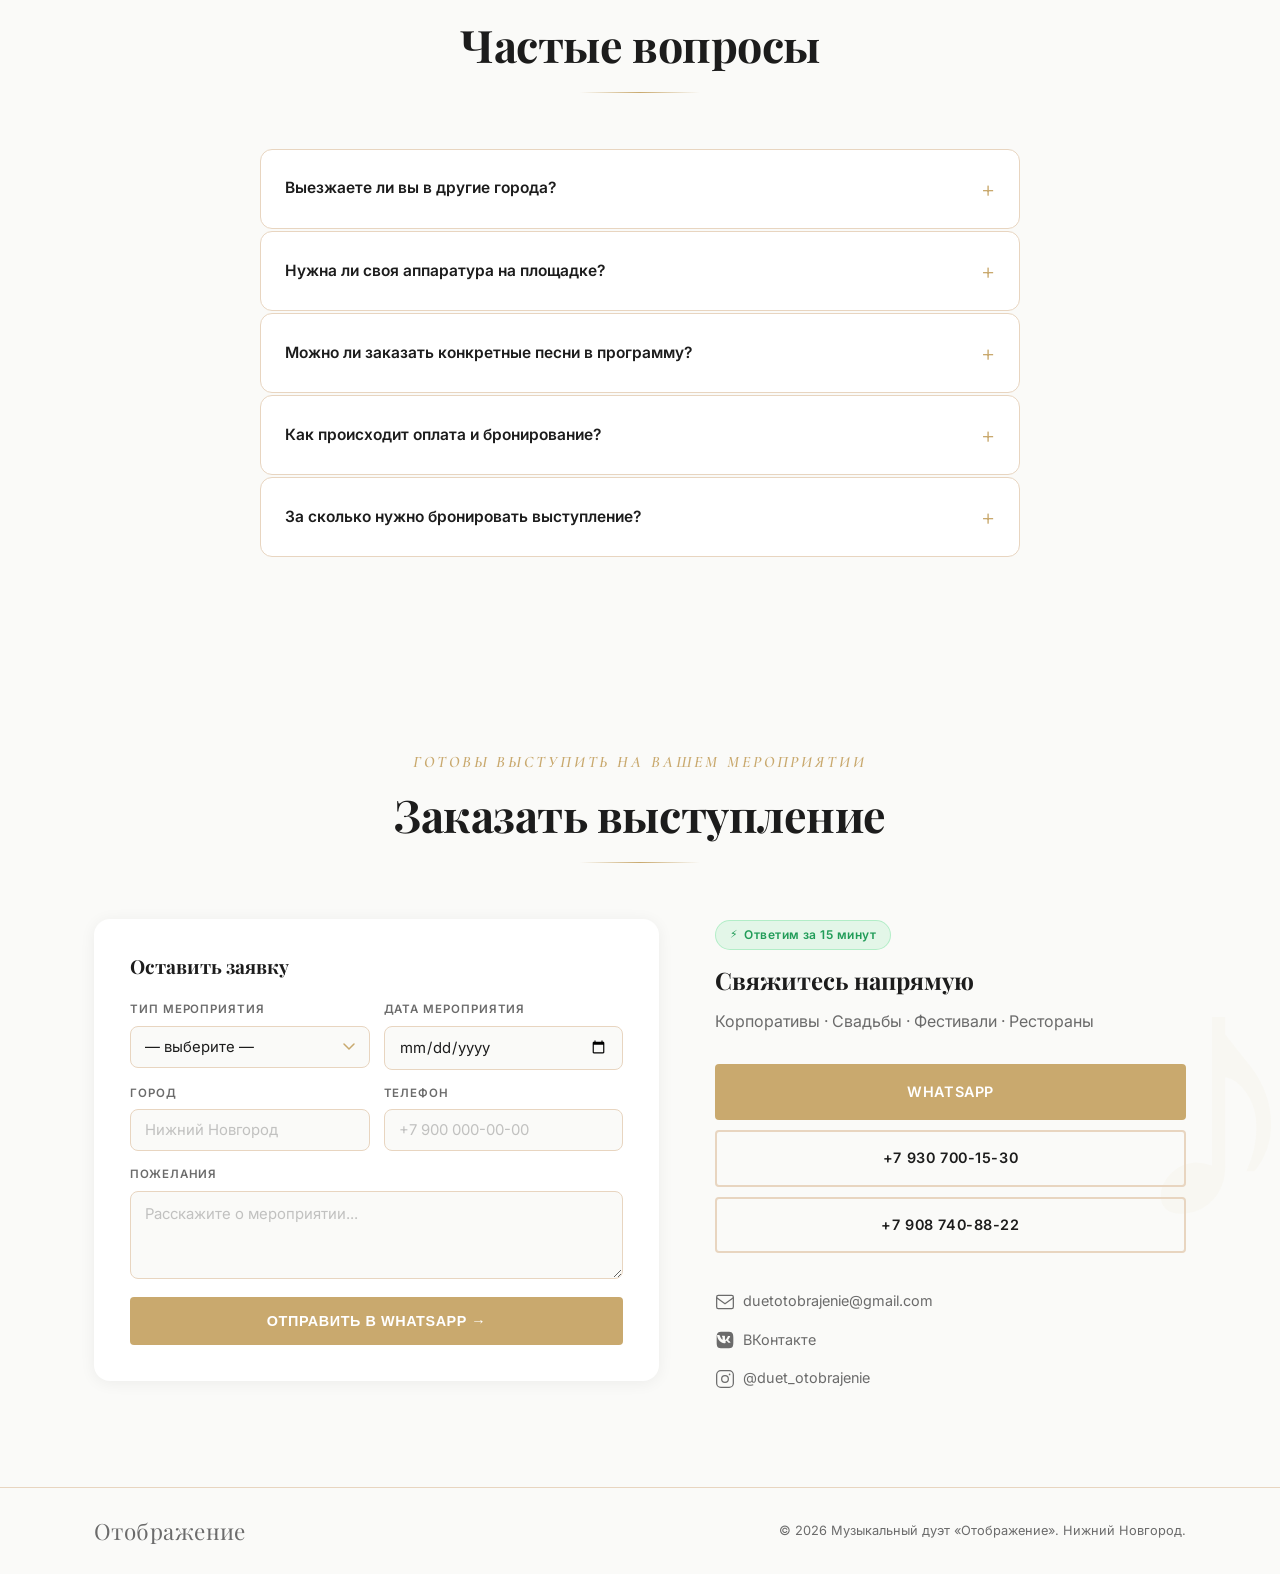
==== commit 5c50326b: "Optimize mobile performance: lazy iframes, will-change, image dims - Lazy load all 4 Yandex Music if" ====
--- a/index.html
+++ b/index.html
@@ -195,7 +195,7 @@
       <source media="(max-width: 768px)" srcset="images/about.webp" type="image/webp">
       <source media="(max-width: 768px)" srcset="images/about.jpg">
       <source srcset="images/hero.webp" type="image/webp">
-      <img src="images/hero.jpg" alt="Дуэт Отображение" class="hero-img" id="heroImg" fetchpriority="high">
+      <img src="images/hero.jpg" alt="Дуэт Отображение" class="hero-img" id="heroImg" fetchpriority="high" width="1400" height="780">
     </picture>
   </div>
   <div class="hero-overlay"></div>
@@ -225,7 +225,7 @@
           <source media="(max-width: 768px)" srcset="images/hero.webp" type="image/webp">
           <source media="(max-width: 768px)" srcset="images/hero.jpg">
           <source srcset="images/about.webp" type="image/webp">
-          <img src="images/about.jpg" alt="Сергей Зорин и Рамиля Минажетдинова — дуэт Отображение" loading="lazy">
+          <img src="images/about.jpg" alt="Сергей Зорин и Рамиля Минажетдинова — дуэт Отображение" loading="lazy" width="1200" height="1814">
         </picture>
       </div>
       <div class="about-text fade-in">
@@ -416,7 +416,7 @@
           <strong class="track-title">Пожелайте бывшим счастья</strong>
           <span class="track-meta">Дуэт Отображение · Яндекс.Музыка</span>
           <div class="track-embed">
-            <iframe frameborder="0" scrolling="no" width="100%" height="78" src="https://music.yandex.ru/iframe/#track/114151228/25998892/"></iframe>
+            <iframe frameborder="0" scrolling="no" width="100%" height="78" data-src="https://music.yandex.ru/iframe/#track/114151228/25998892/"></iframe>
           </div>
         </div>
         <a class="track-ext" href="https://music.yandex.ru/album/25998892/track/114151228" target="_blank" rel="noopener" aria-label="Открыть на Яндекс.Музыке">
@@ -430,7 +430,7 @@
           <strong class="track-title">Танцы в ночи</strong>
           <span class="track-meta">Дуэт Отображение · Яндекс.Музыка</span>
           <div class="track-embed">
-            <iframe frameborder="0" scrolling="no" width="100%" height="78" src="https://music.yandex.ru/iframe/#track/139162834/36629722/"></iframe>
+            <iframe frameborder="0" scrolling="no" width="100%" height="78" data-src="https://music.yandex.ru/iframe/#track/139162834/36629722/"></iframe>
           </div>
         </div>
         <a class="track-ext" href="https://music.yandex.ru/album/36629722/track/139162834" target="_blank" rel="noopener" aria-label="Открыть на Яндекс.Музыке">
@@ -444,7 +444,7 @@
           <strong class="track-title">Любовь приходит не одна</strong>
           <span class="track-meta">Дуэт Отображение · Яндекс.Музыка</span>
           <div class="track-embed">
-            <iframe frameborder="0" scrolling="no" width="100%" height="78" src="https://music.yandex.ru/iframe/#track/120275591/28652880/"></iframe>
+            <iframe frameborder="0" scrolling="no" width="100%" height="78" data-src="https://music.yandex.ru/iframe/#track/120275591/28652880/"></iframe>
           </div>
         </div>
         <a class="track-ext" href="https://music.yandex.ru/album/28652880/track/120275591" target="_blank" rel="noopener" aria-label="Открыть на Яндекс.Музыке">
@@ -458,7 +458,7 @@
           <strong class="track-title">Бригантина любви</strong>
           <span class="track-meta">Дуэт Отображение · Яндекс.Музыка</span>
           <div class="track-embed">
-            <iframe frameborder="0" scrolling="no" width="100%" height="78" src="https://music.yandex.ru/iframe/#track/94736345/19240389/"></iframe>
+            <iframe frameborder="0" scrolling="no" width="100%" height="78" data-src="https://music.yandex.ru/iframe/#track/94736345/19240389/"></iframe>
           </div>
         </div>
         <a class="track-ext" href="https://music.yandex.ru/album/19240389/track/94736345" target="_blank" rel="noopener" aria-label="Открыть на Яндекс.Музыке">
@@ -486,7 +486,7 @@
         <div class="video-wrap">
           <picture>
             <source srcset="images/video_preview_1.webp" type="image/webp">
-            <img src="images/video_preview_1.jpg" alt="Дуэт Отображение — Незаконченный роман, Привет Андрей Россия-1" loading="lazy">
+            <img src="images/video_preview_1.jpg" alt="Дуэт Отображение — Незаконченный роман, Привет Андрей Россия-1" loading="lazy" width="800" height="450">
           </picture>
           <div class="video-play">
             <svg width="28" height="28" viewBox="0 0 24 24" fill="currentColor"><path d="M8 5v14l11-7z"/></svg>
@@ -498,7 +498,7 @@
         <div class="video-wrap">
           <picture>
             <source srcset="images/video_preview_2.webp" type="image/webp">
-            <img src="images/video_preview_2.jpg" alt="Дуэт Отображение — Заходи ко мне во сне" loading="lazy">
+            <img src="images/video_preview_2.jpg" alt="Дуэт Отображение — Заходи ко мне во сне" loading="lazy" width="800" height="450">
           </picture>
           <div class="video-play">
             <svg width="28" height="28" viewBox="0 0 24 24" fill="currentColor"><path d="M8 5v14l11-7z"/></svg>
@@ -510,7 +510,7 @@
         <div class="video-wrap">
           <picture>
             <source srcset="images/video_preview_3.webp" type="image/webp">
-            <img src="images/video_preview_3.jpg" alt="Дуэт Отображение — интервью" loading="lazy">
+            <img src="images/video_preview_3.jpg" alt="Дуэт Отображение — интервью" loading="lazy" width="640" height="480">
           </picture>
           <div class="video-play">
             <svg width="28" height="28" viewBox="0 0 24 24" fill="currentColor"><path d="M8 5v14l11-7z"/></svg>
--- a/style.css
+++ b/style.css
@@ -40,6 +40,7 @@
   background-size: 180px;
   opacity: 0.032;
   animation: grain 9s steps(8) infinite;
+  will-change: transform;
 }
 @keyframes grain {
   0%   { transform: translate(0, 0); }
@@ -144,6 +145,7 @@
   object-fit: cover; object-position: center top;
   opacity: 0; transition: opacity 1.2s ease;
   transform-origin: center center;
+  will-change: transform, opacity;
 }
 .hero-img.loaded {
   opacity: 1;
--- a/style.css
+++ b/style.css
@@ -40,6 +40,7 @@
   background-size: 180px;
   opacity: 0.032;
   animation: grain 9s steps(8) infinite;
+  will-change: transform;
 }
 @keyframes grain {
   0%   { transform: translate(0, 0); }
@@ -144,6 +145,7 @@
   object-fit: cover; object-position: center top;
   opacity: 0; transition: opacity 1.2s ease;
   transform-origin: center center;
+  will-change: transform, opacity;
 }
 .hero-img.loaded {
   opacity: 1;
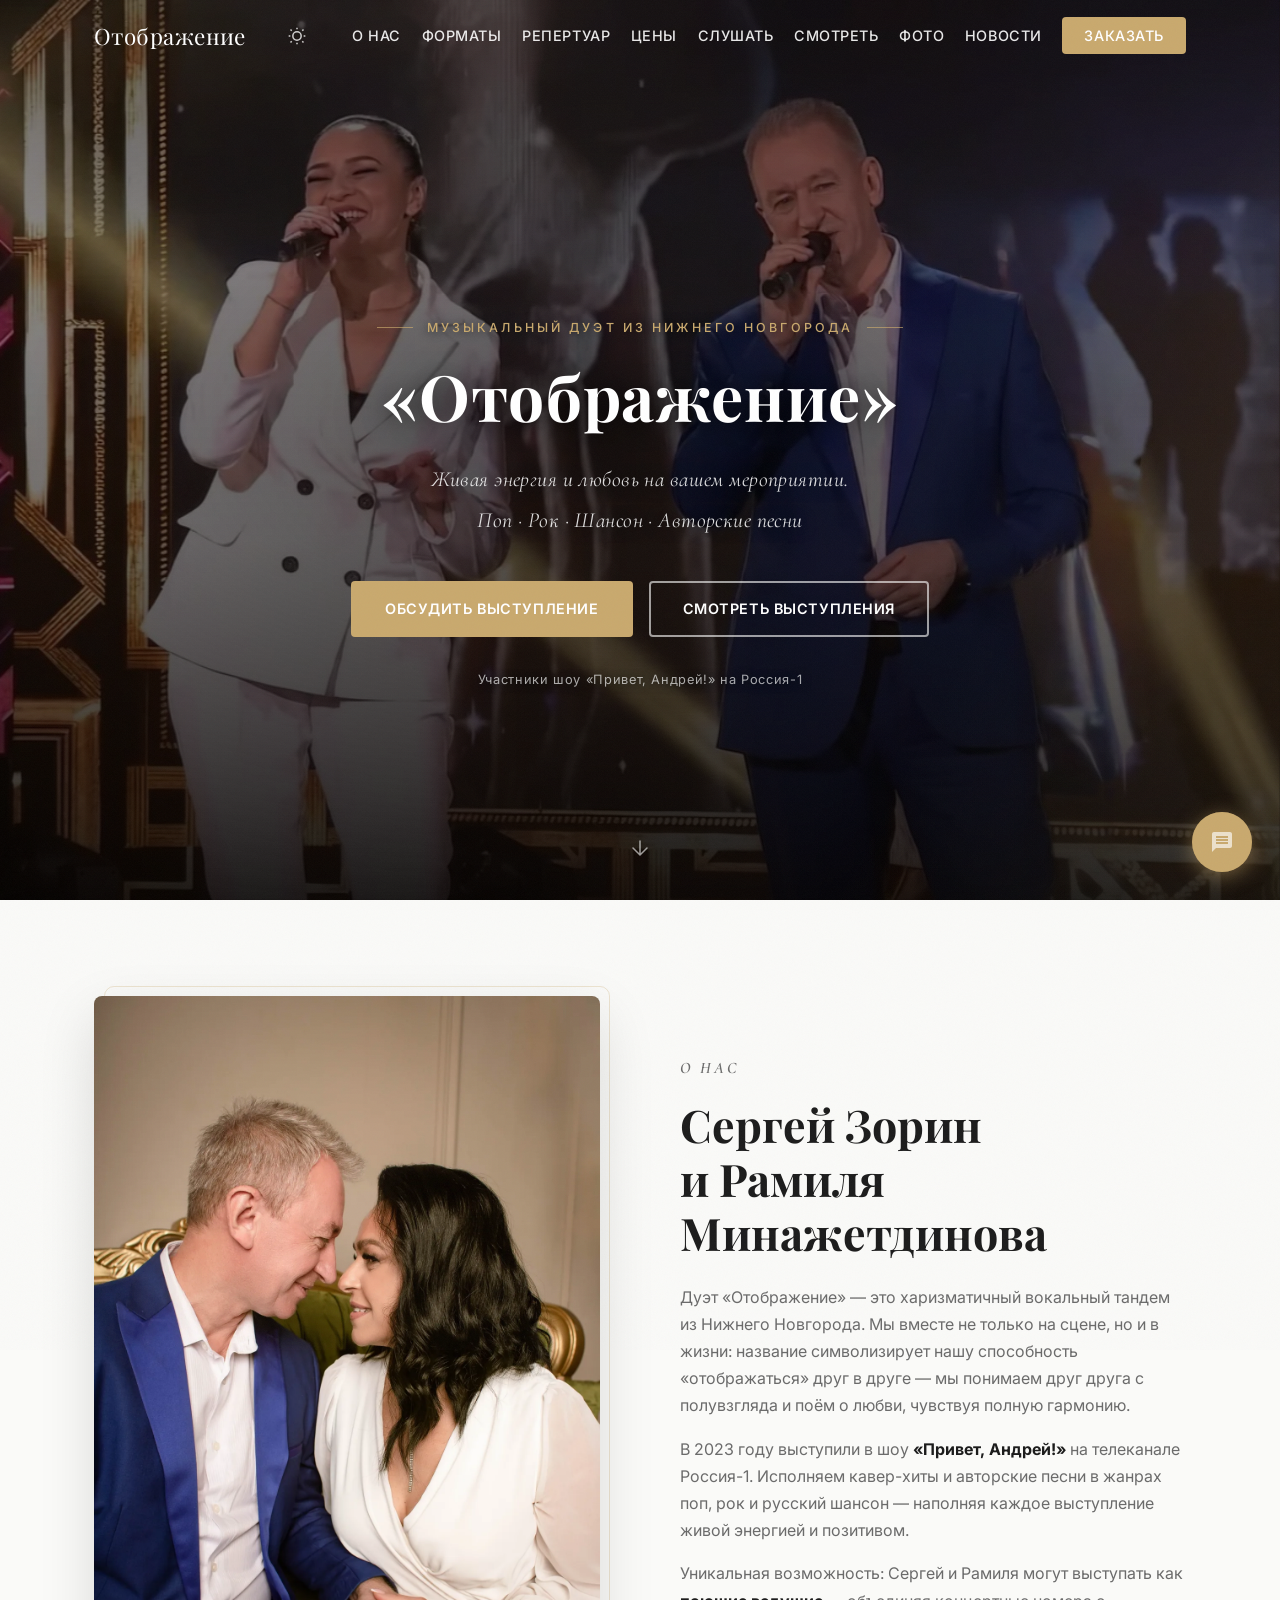
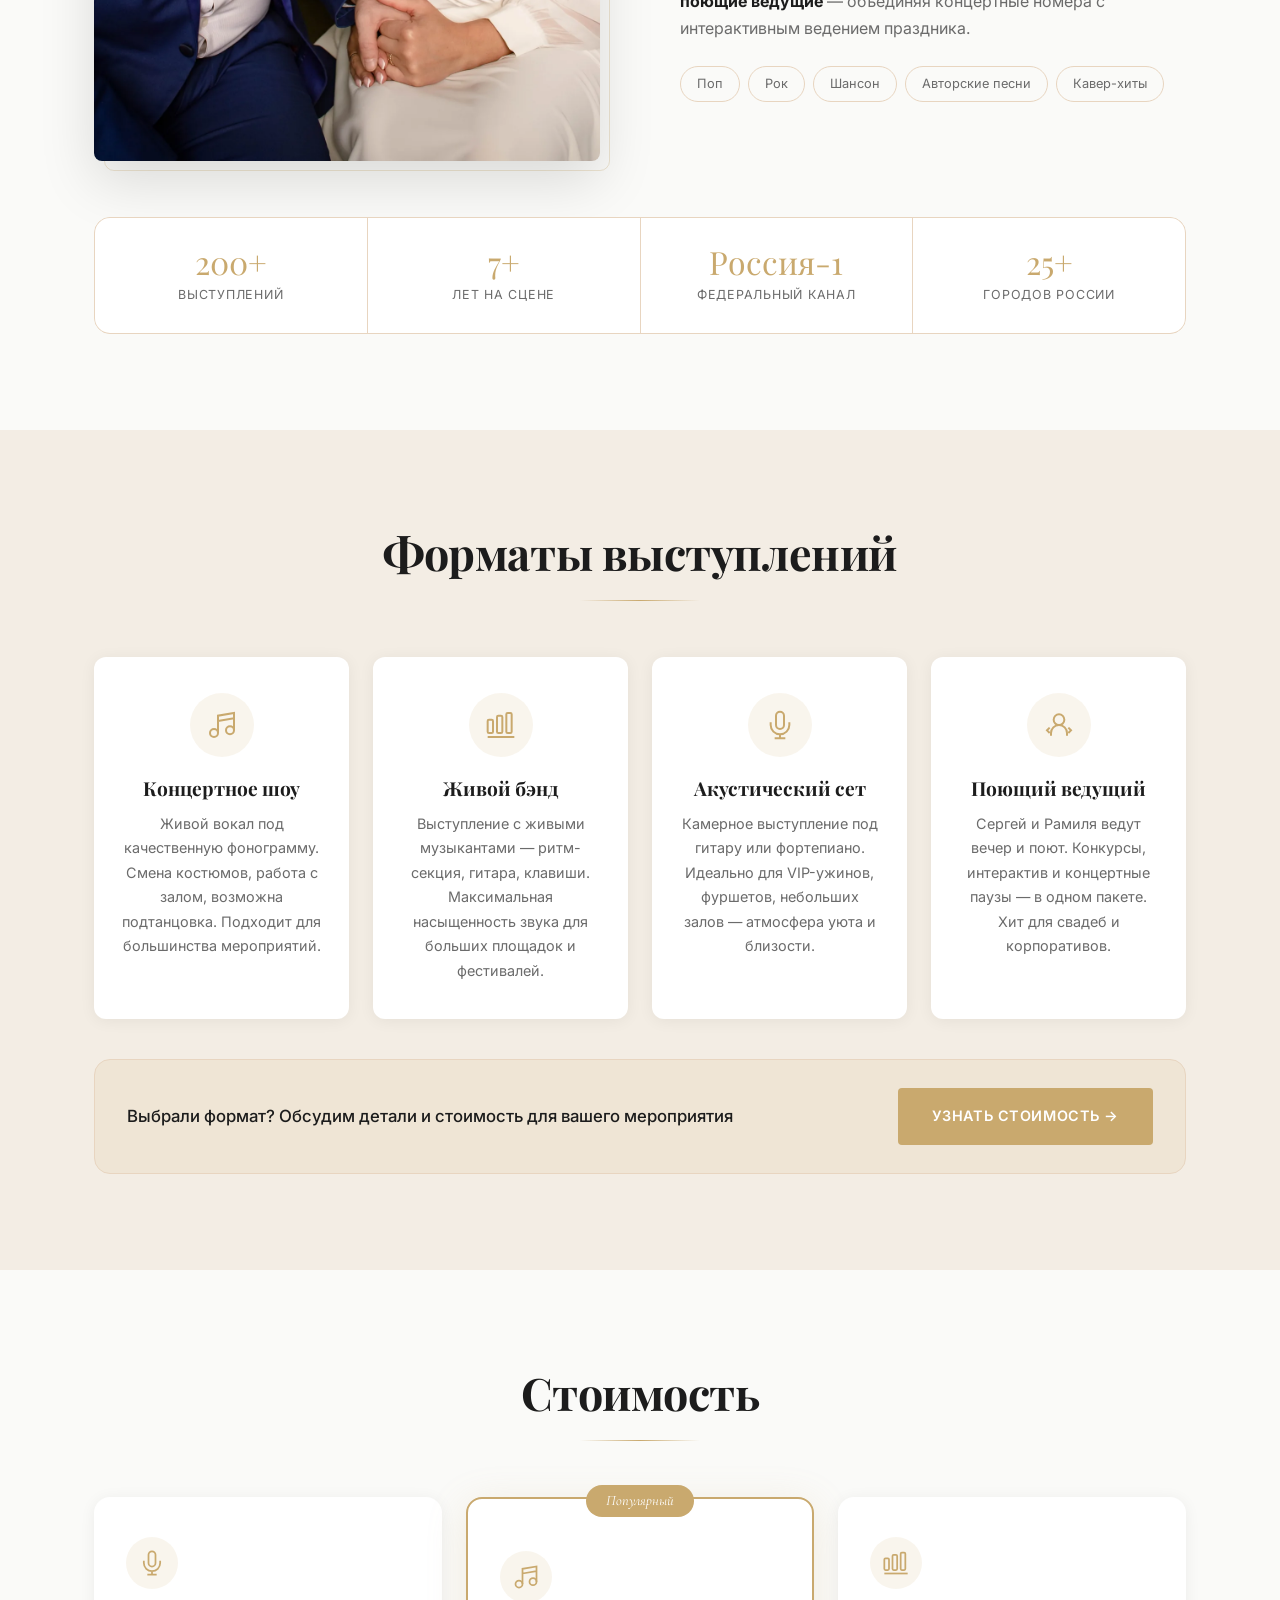
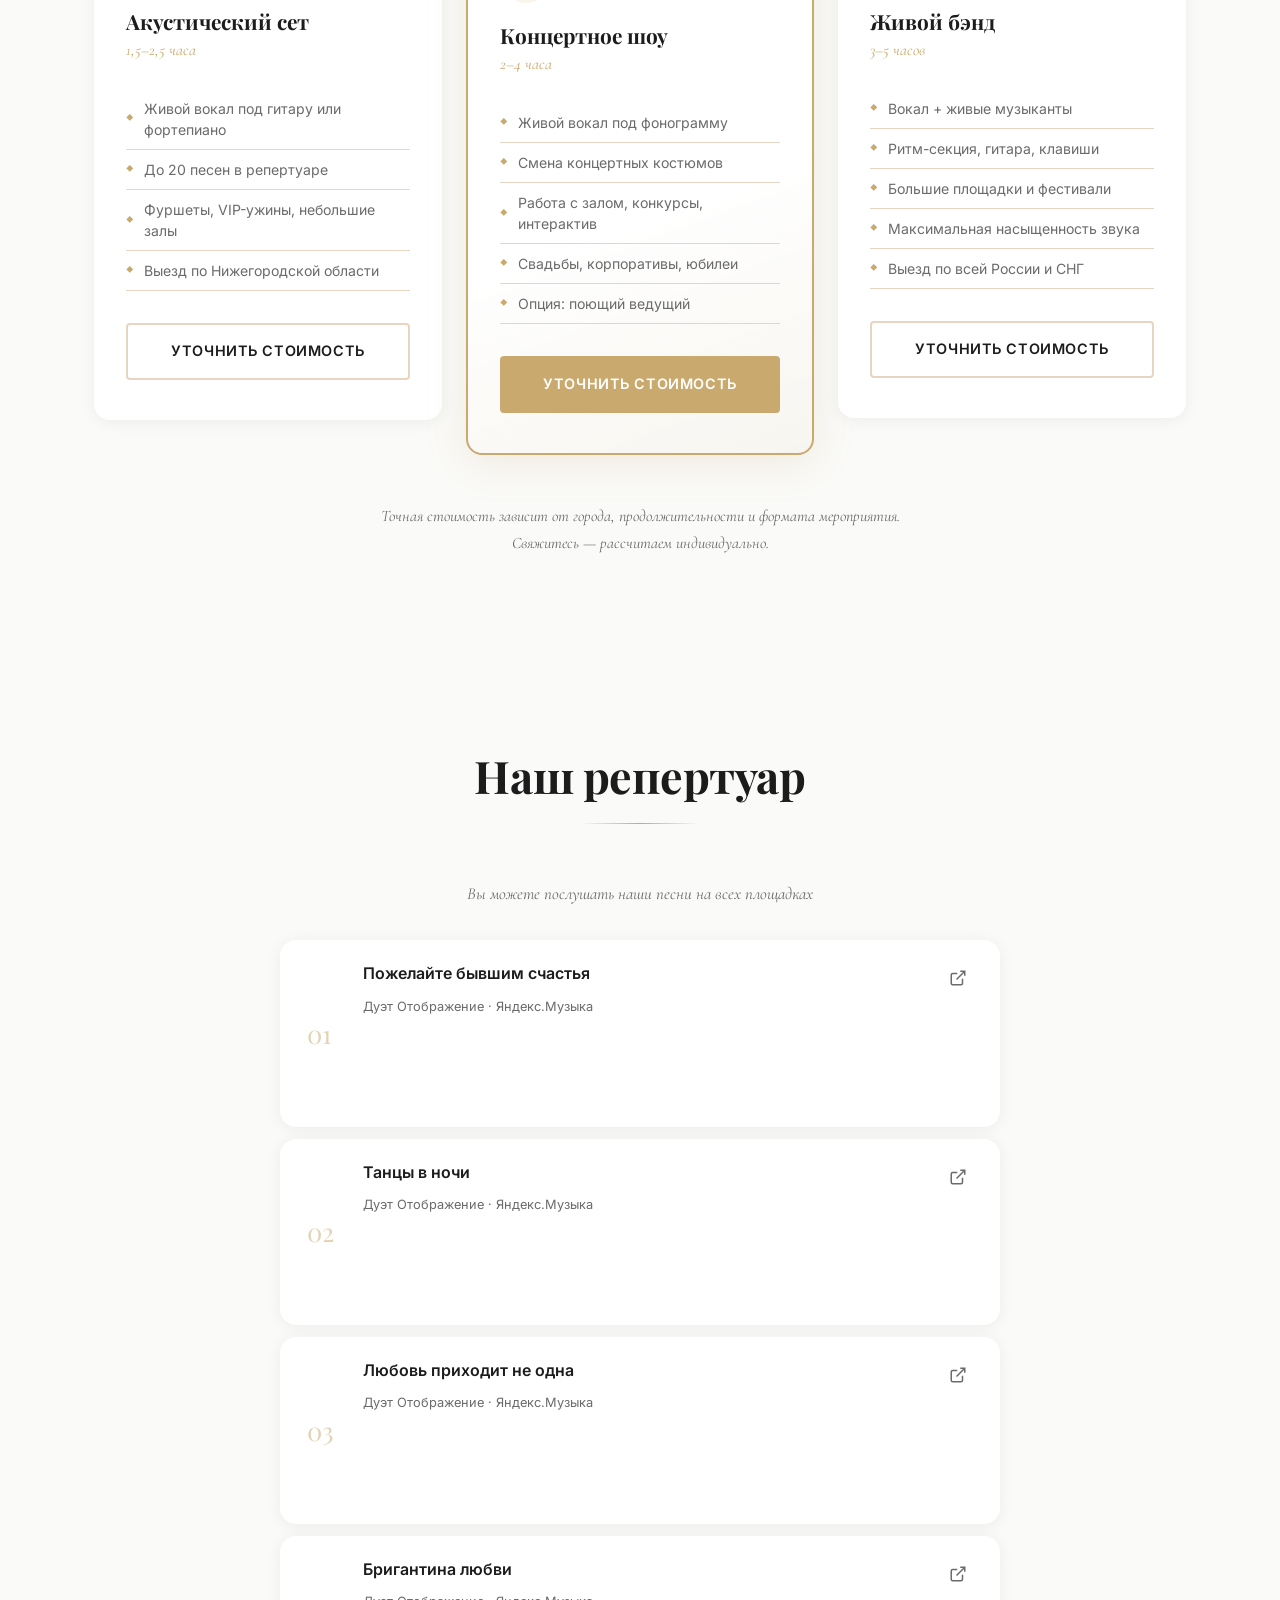
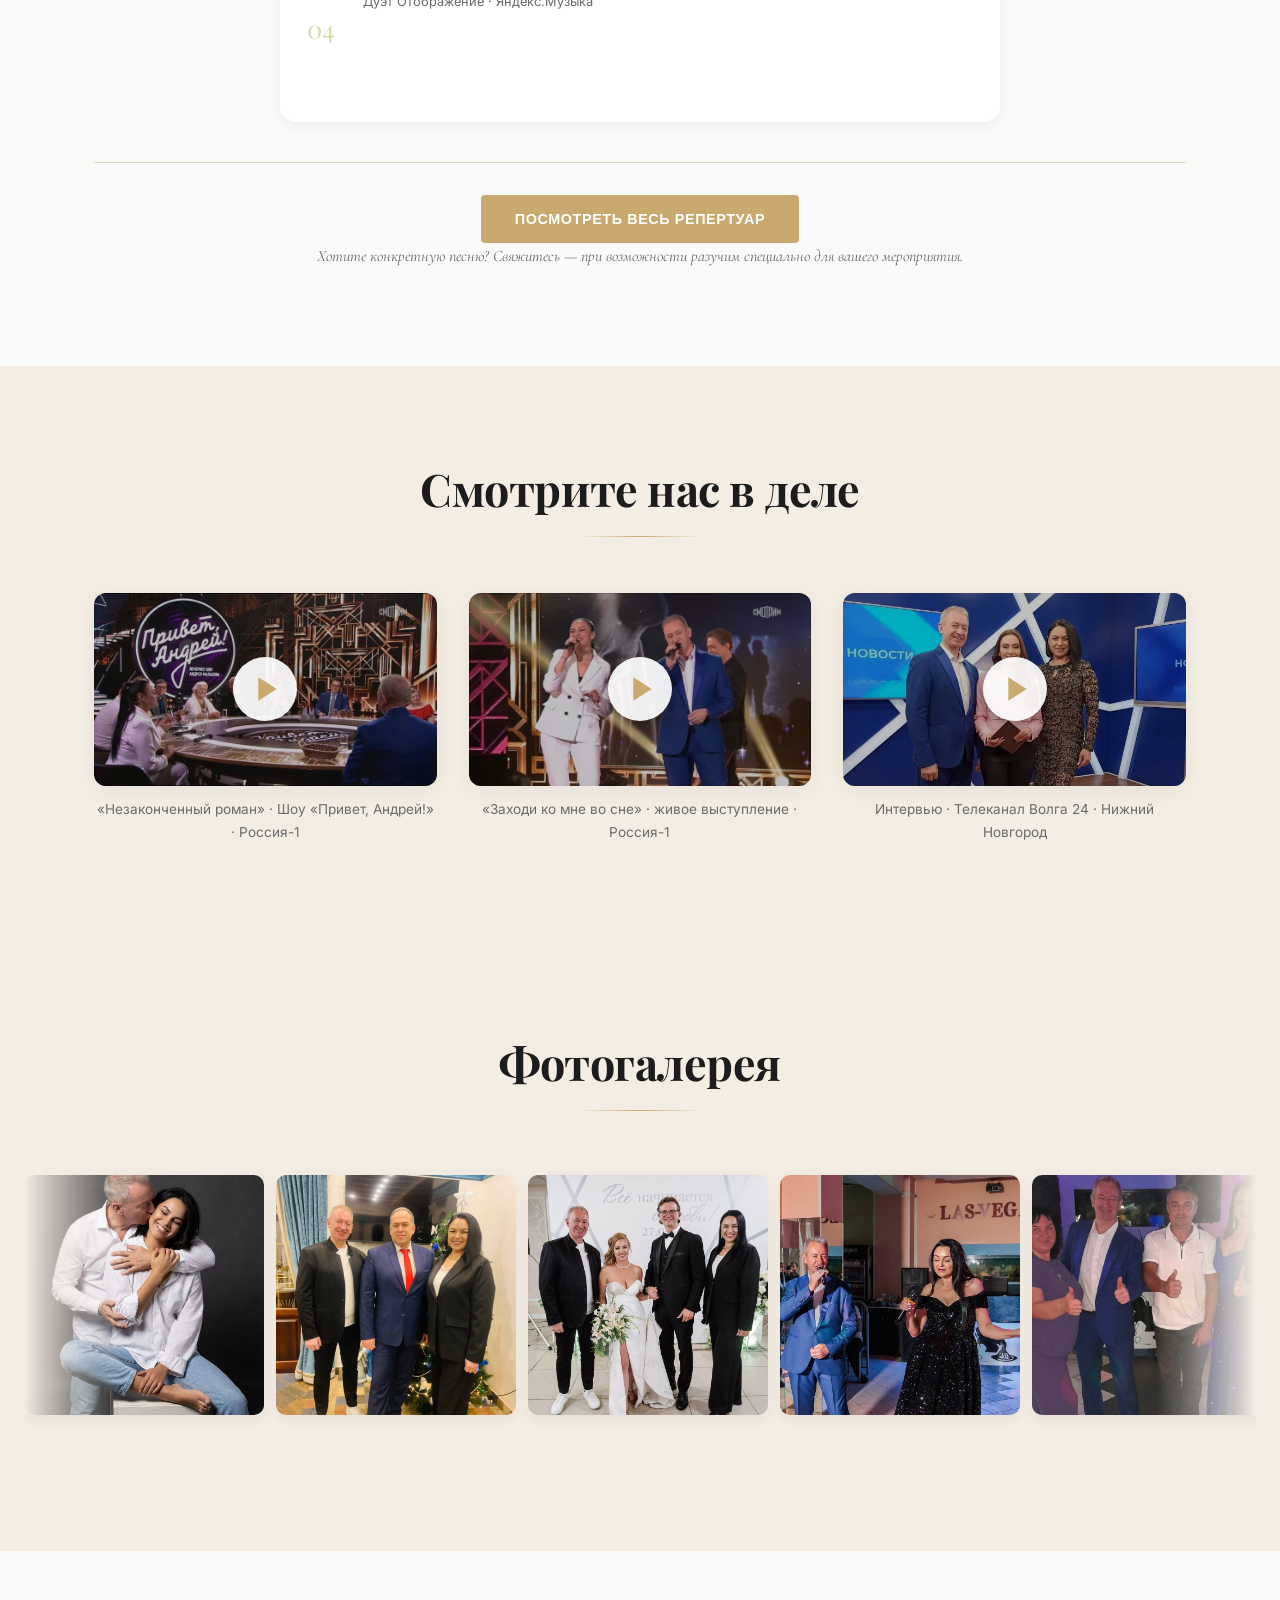
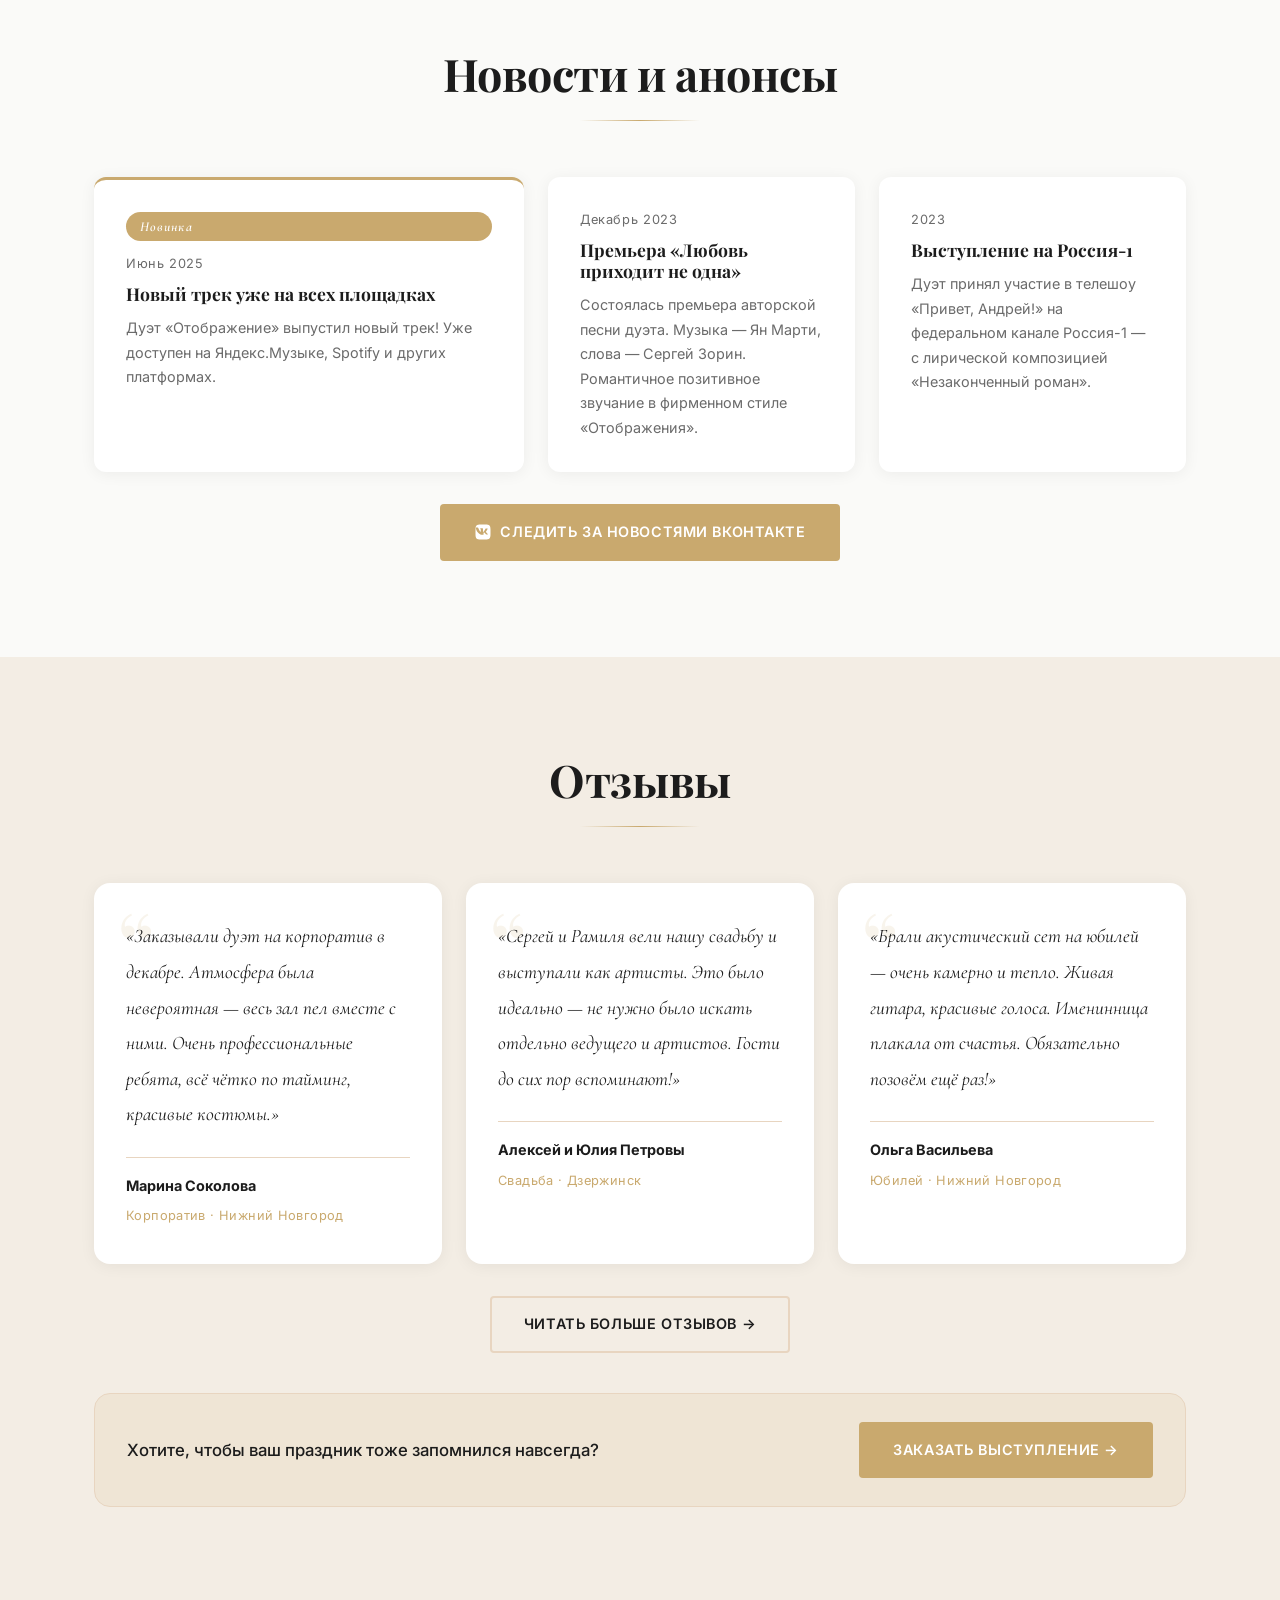
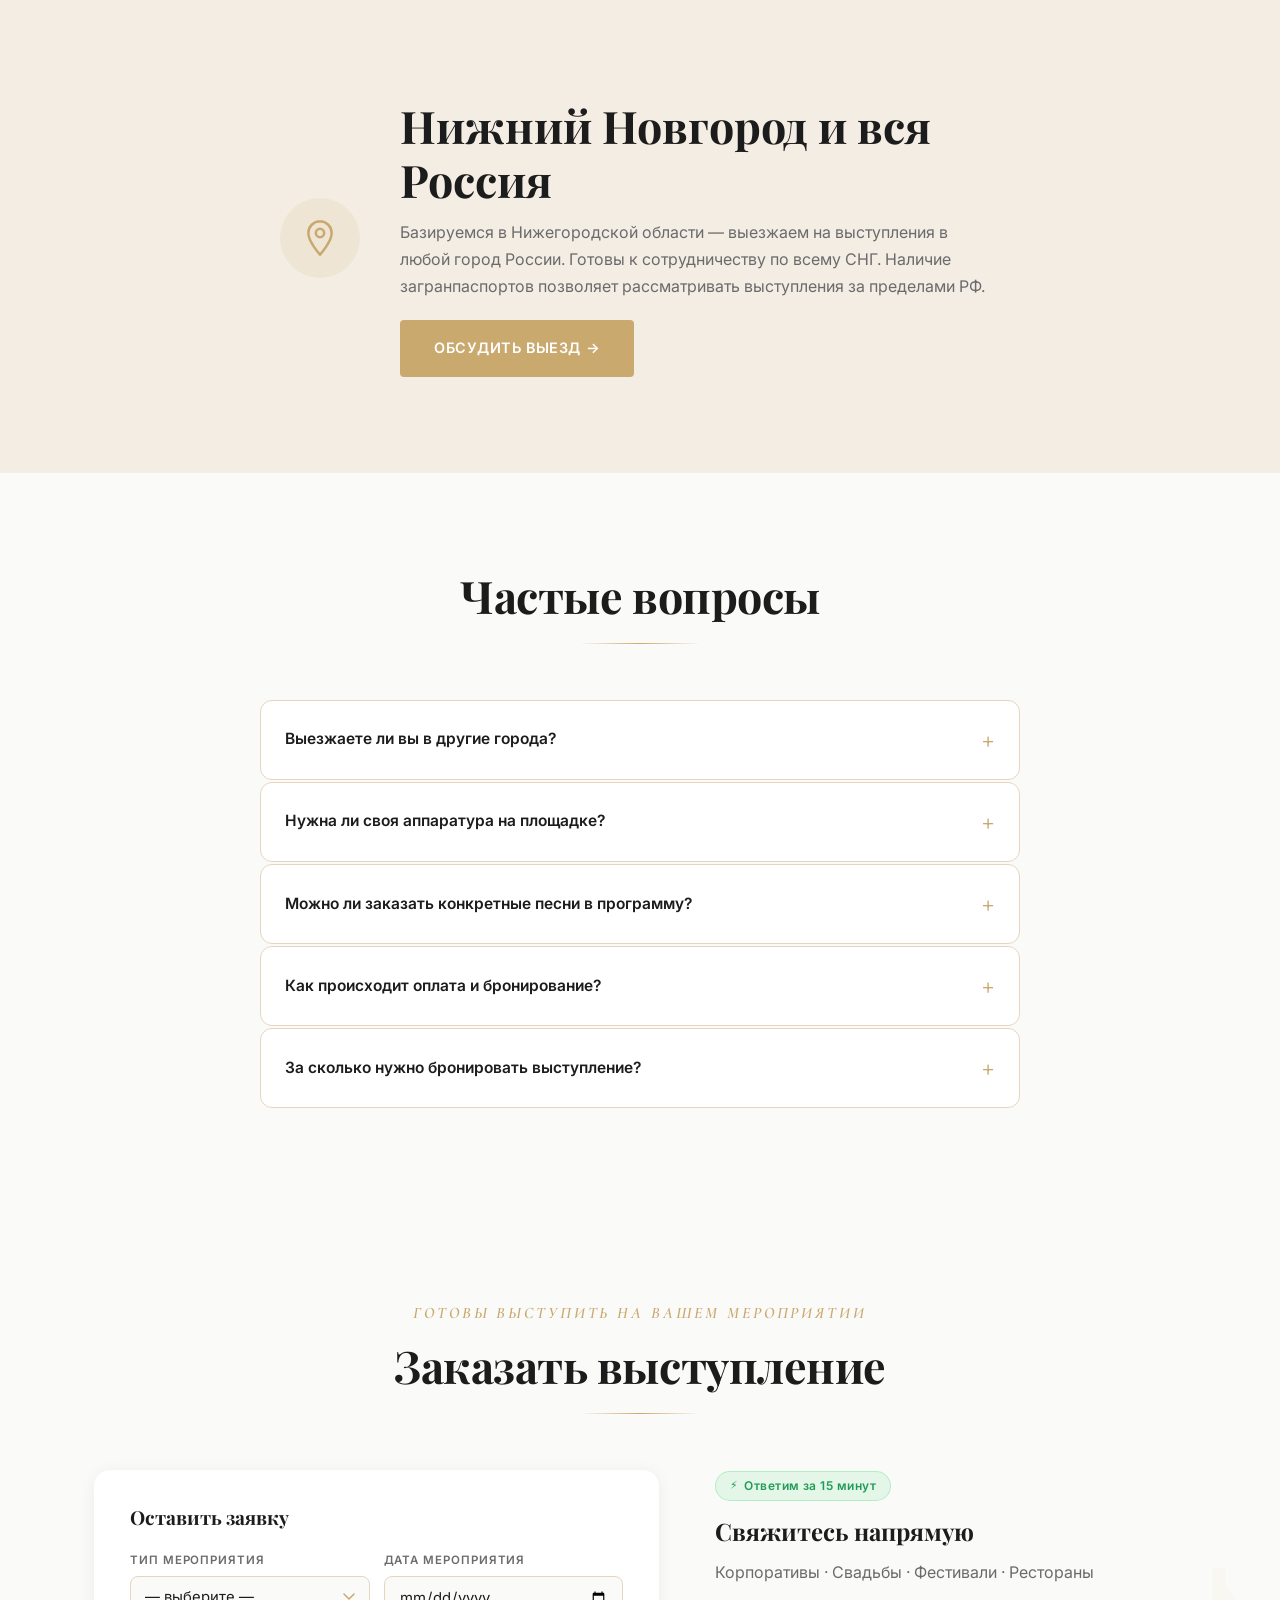
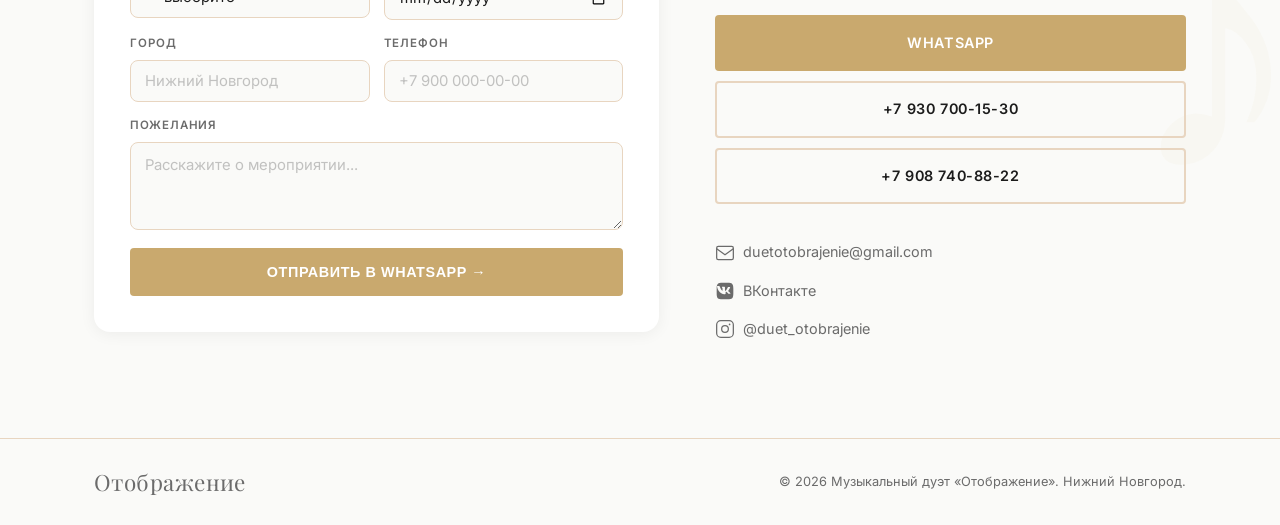
==== commit b0a1f1d6: "Fix about photo stretching: remove conflicting width/height attrs <picture> with different aspect-ra" ====
--- a/index.html
+++ b/index.html
@@ -87,7 +87,7 @@
     *,*::before,*::after{box-sizing:border-box;margin:0;padding:0}
     html{scroll-behavior:smooth}
     body{background:var(--bg);color:var(--text);font-family:var(--font-body);font-size:16px;line-height:1.7;-webkit-font-smoothing:antialiased}
-    img{max-width:100%;display:block}a{color:inherit;text-decoration:none}
+    img{max-width:100%;height:auto;display:block}a{color:inherit;text-decoration:none}
     h1,h2,h3{font-family:var(--font-heading);line-height:1.2}
     h1{font-size:clamp(2.4rem,6vw,4rem)}h2{font-size:clamp(1.8rem,4vw,2.8rem);margin-bottom:16px}h3{font-size:1.2rem;margin-bottom:8px}
     .container{max-width:var(--max-width);margin:0 auto;padding:0 24px}
@@ -195,7 +195,7 @@
       <source media="(max-width: 768px)" srcset="images/about.webp" type="image/webp">
       <source media="(max-width: 768px)" srcset="images/about.jpg">
       <source srcset="images/hero.webp" type="image/webp">
-      <img src="images/hero.jpg" alt="Дуэт Отображение" class="hero-img" id="heroImg" fetchpriority="high" width="1400" height="780">
+      <img src="images/hero.jpg" alt="Дуэт Отображение" class="hero-img" id="heroImg" fetchpriority="high">
     </picture>
   </div>
   <div class="hero-overlay"></div>
@@ -225,7 +225,7 @@
           <source media="(max-width: 768px)" srcset="images/hero.webp" type="image/webp">
           <source media="(max-width: 768px)" srcset="images/hero.jpg">
           <source srcset="images/about.webp" type="image/webp">
-          <img src="images/about.jpg" alt="Сергей Зорин и Рамиля Минажетдинова — дуэт Отображение" loading="lazy" width="1200" height="1814">
+          <img src="images/about.jpg" alt="Сергей Зорин и Рамиля Минажетдинова — дуэт Отображение" loading="lazy">
         </picture>
       </div>
       <div class="about-text fade-in">
--- a/style.css
+++ b/style.css
@@ -49,7 +49,7 @@
   75%  { transform: translate(3%, 2%); }
   100% { transform: translate(0, 0); }
 }
-img { max-width: 100%; display: block; }
+img { max-width: 100%; height: auto; display: block; }
 a { color: inherit; text-decoration: none; }
 
 /* ===== TYPOGRAPHY ===== */
--- a/style.css
+++ b/style.css
@@ -49,7 +49,7 @@
   75%  { transform: translate(3%, 2%); }
   100% { transform: translate(0, 0); }
 }
-img { max-width: 100%; display: block; }
+img { max-width: 100%; height: auto; display: block; }
 a { color: inherit; text-decoration: none; }
 
 /* ===== TYPOGRAPHY ===== */
